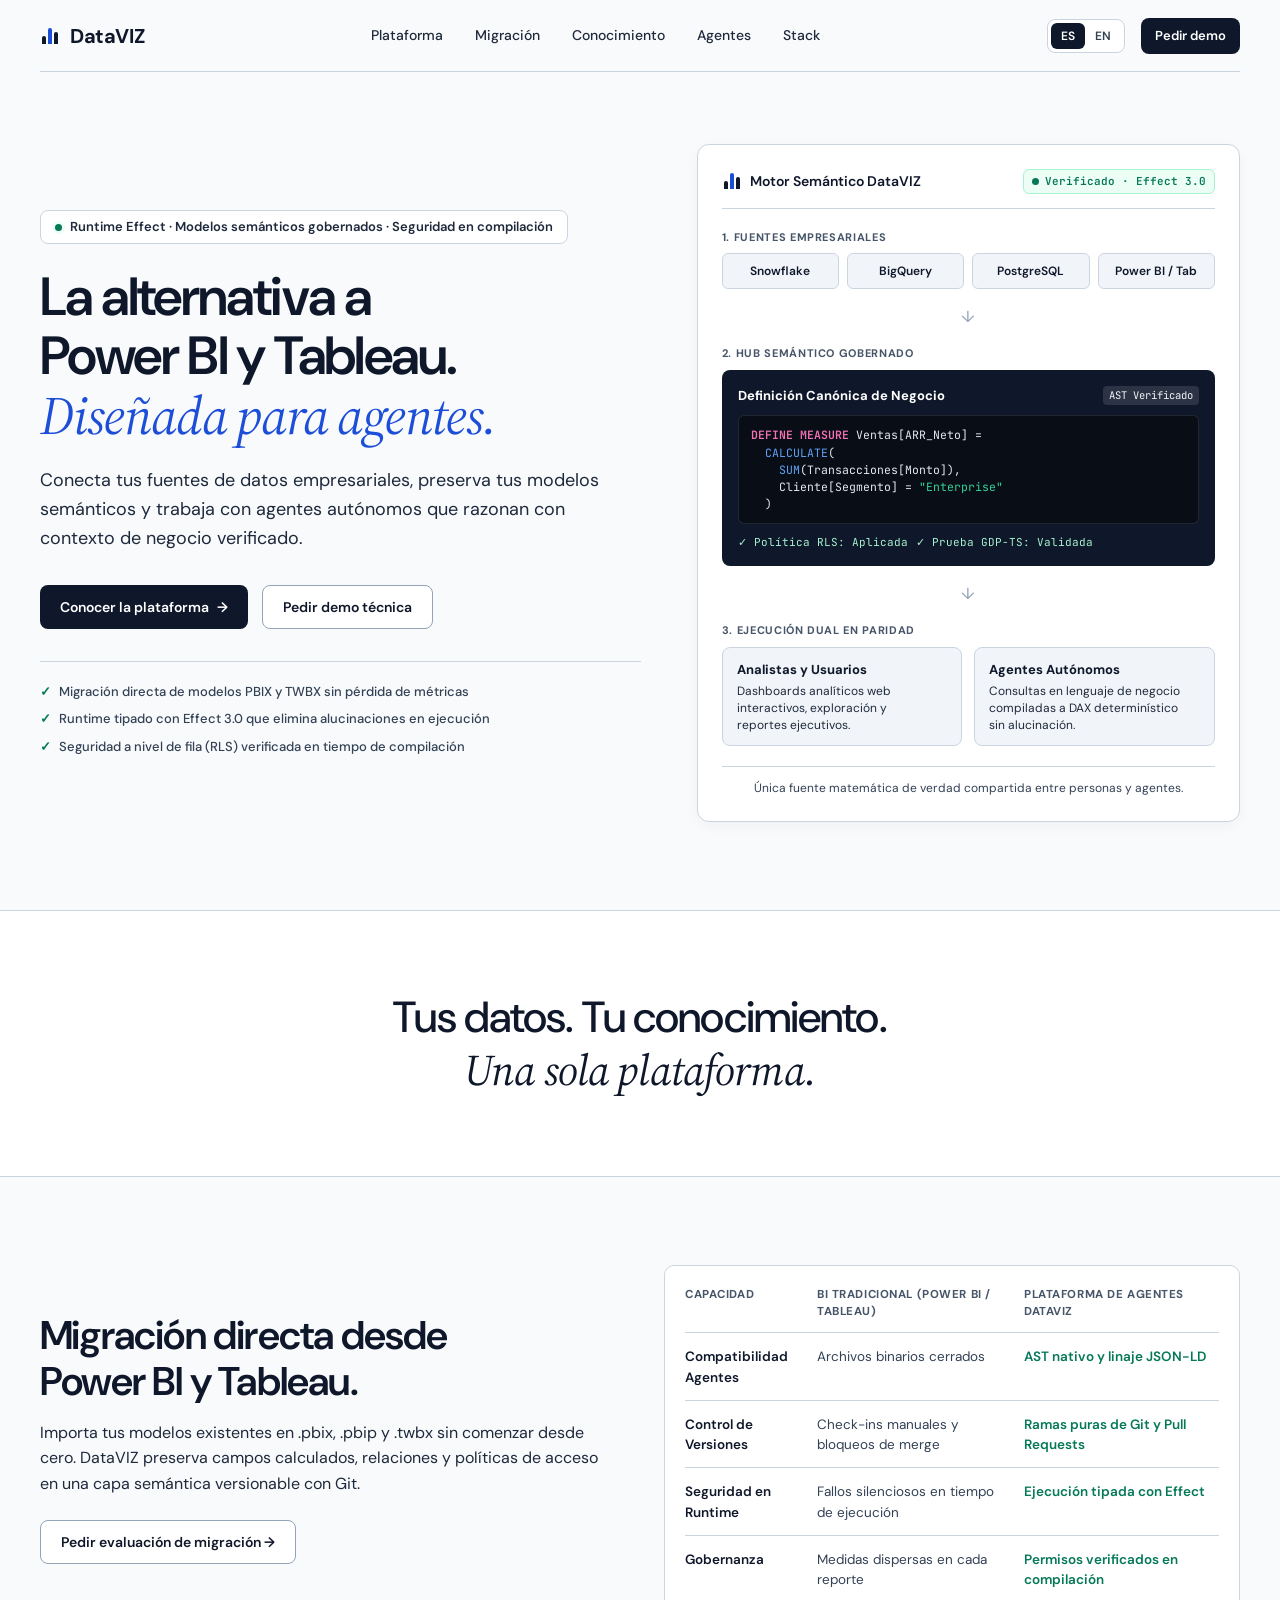
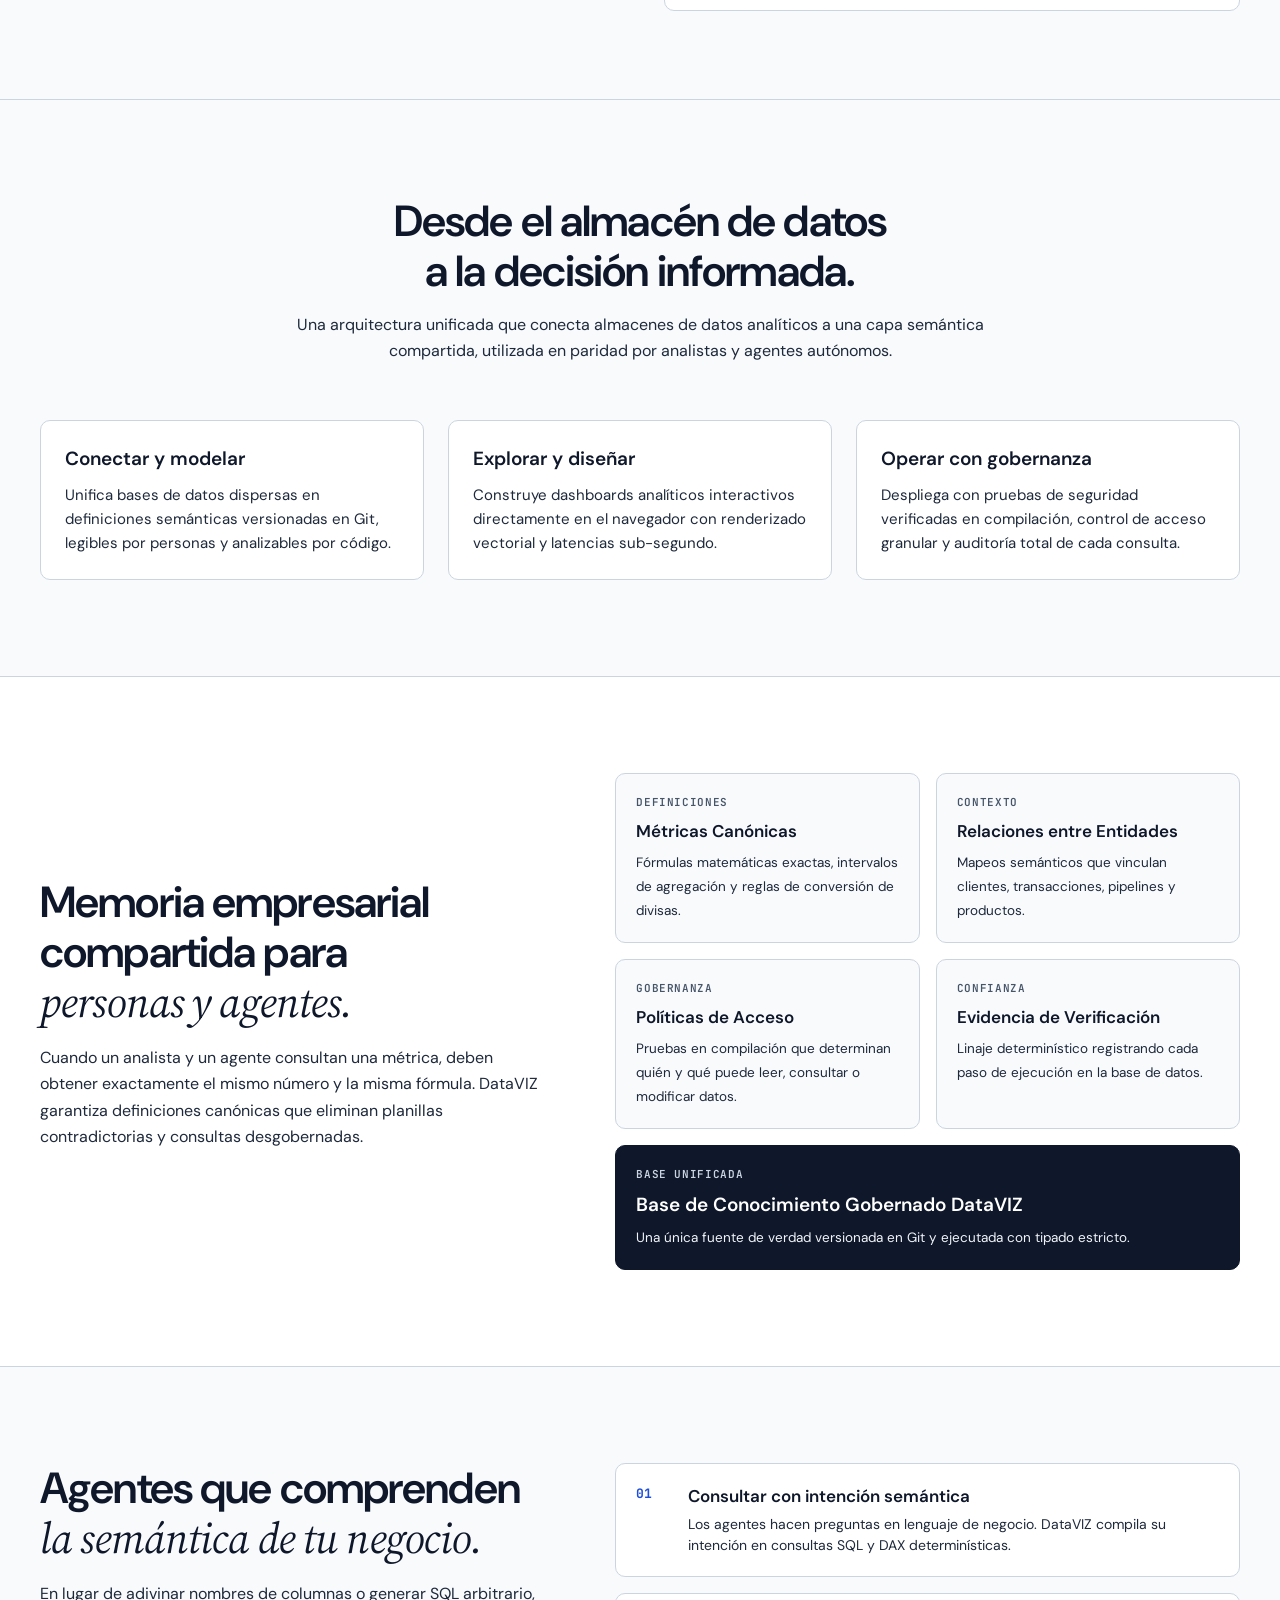
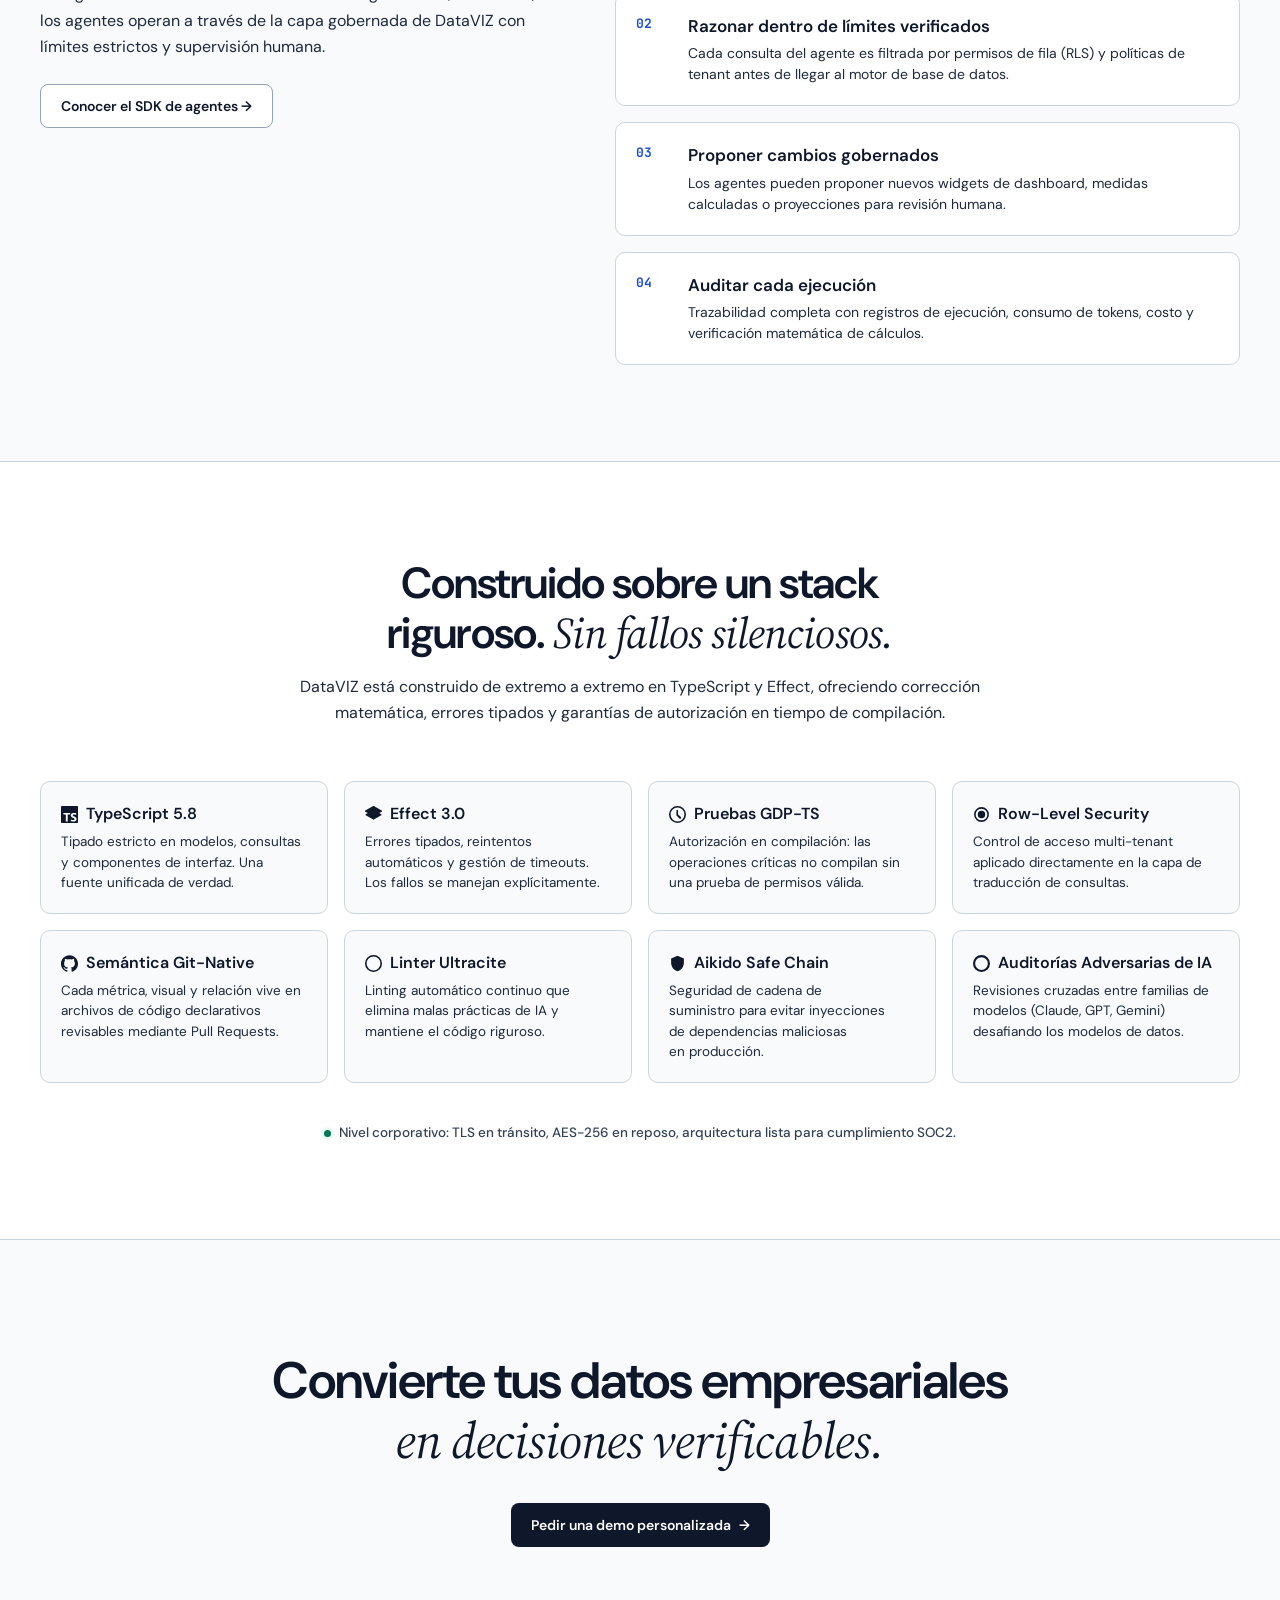
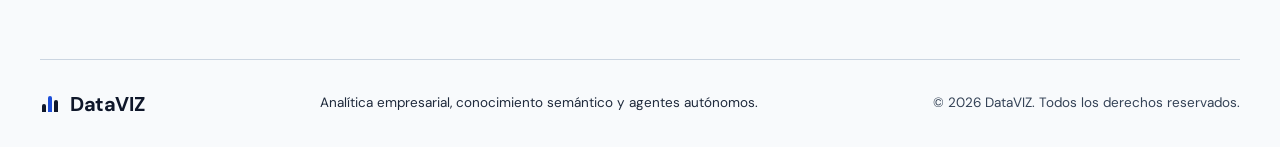
==== es/index.html @ ff23e4b3 "feat(ui): redesign hero with high-contrast architecture engine and fix contrast across all cards" ====
<!doctype html>
<html lang="es">
<head>
  <meta charset="utf-8">
  <meta name="viewport" content="width=device-width, initial-scale=1">
  <meta name="theme-color" content="#f8fafc">
  <meta name="description" content="DataVIZ: Inteligencia de negocios con capa semántica gobernada, diseñada para personas y agentes autónomos.">
  <link rel="alternate" hreflang="es" href="https://dataviz.matiaschicao.cl/es/">
  <link rel="alternate" hreflang="en" href="https://dataviz.matiaschicao.cl/">
  <title>DataVIZ · Inteligencia de negocios diseñada para agentes</title>
  <link rel="preconnect" href="https://fonts.googleapis.com">
  <link rel="preconnect" href="https://fonts.gstatic.com" crossorigin>
  <link href="https://fonts.googleapis.com/css2?family=DM+Sans:ital,opsz,wght@0,9..40,400;0,9..40,500;0,9..40,600;0,9..40,700;1,9..40,400&family=JetBrains+Mono:wght@400;500;600&family=Source+Serif+4:ital,opsz,wght@0,8..60,400;1,8..60,400&display=swap" rel="stylesheet">
  <link rel="stylesheet" href="/style.css">
</head>
<body>
  <a class="skip" href="#content">Saltar al contenido</a>

  <header class="container nav">
    <a class="brand" href="/es/" aria-label="DataVIZ inicio">
      <span class="brand-mark" aria-hidden="true"><i></i><i></i><i></i></span>
      DataVIZ
    </a>
    <nav class="nav-links" aria-label="Navegación principal">
      <a href="#platform">Plataforma</a>
      <a href="#migration">Migración</a>
      <a href="#knowledge">Conocimiento</a>
      <a href="#agents">Agentes</a>
      <a href="#stack">Stack</a>
    </nav>
    <div class="nav-actions">
      <div class="lang-switch" role="navigation" aria-label="Selector de idioma">
        <a href="/es/" lang="es" aria-current="page">ES</a>
        <a href="/" lang="en">EN</a>
      </div>
      <a class="button button-sm" href="mailto:matiaschicao@hotmail.com?subject=Solicitud%20de%20Demo">Pedir demo</a>
    </div>
  </header>

  <main id="content">
    <!-- Hero Section: High-Contrast Asymmetric Split -->
    <section class="container hero" aria-labelledby="hero-title">
      <div class="hero-grid">
        <div class="hero-copy">
          <div class="signature-badge">
            <span class="signature-dot" aria-hidden="true"></span>
            <span>Runtime Effect · Modelos semánticos gobernados · Seguridad en compilación</span>
          </div>
          <h1 id="hero-title">La alternativa a Power BI y Tableau. <span class="serif">Diseñada para agentes.</span></h1>
          <p class="hero-lede">Conecta tus fuentes de datos empresariales, preserva tus modelos semánticos y trabaja con agentes autónomos que razonan con contexto de negocio verificado.</p>
          
          <div class="hero-actions">
            <a class="button" href="#platform">Conocer la plataforma <span aria-hidden="true">→</span></a>
            <a class="button button-secondary" href="mailto:matiaschicao@hotmail.com?subject=DataVIZ%20Demo%20Tecnica">Pedir demo técnica</a>
          </div>

          <div class="hero-proofs">
            <div class="proof-item"><span class="proof-check">✓</span> Migración directa de modelos PBIX y TWBX sin pérdida de métricas</div>
            <div class="proof-item"><span class="proof-check">✓</span> Runtime tipado con Effect 3.0 que elimina alucinaciones en ejecución</div>
            <div class="proof-item"><span class="proof-check">✓</span> Seguridad a nivel de fila (RLS) verificada en tiempo de compilación</div>
          </div>
        </div>

        <!-- The Visual: Technical Architecture Engine -->
        <div class="architecture-card" role="region" aria-label="Arquitectura del Motor Semántico DataVIZ">
          <div class="arch-header">
            <div class="arch-title">
              <span class="brand-mark" aria-hidden="true"><i></i><i></i><i></i></span>
              <span>Motor Semántico DataVIZ</span>
            </div>
            <div class="arch-status">
              <span class="signature-dot" aria-hidden="true"></span>
              <span>Verificado · Effect 3.0</span>
            </div>
          </div>

          <!-- Layer 1: Sources -->
          <div>
            <div class="arch-layer-label">1. Fuentes Empresariales</div>
            <div class="arch-sources-grid">
              <div class="arch-source-chip">Snowflake</div>
              <div class="arch-source-chip">BigQuery</div>
              <div class="arch-source-chip">PostgreSQL</div>
              <div class="arch-source-chip">Power BI / Tab</div>
            </div>
          </div>

          <div class="arch-flow-arrow" aria-hidden="true">↓</div>

          <!-- Layer 2: Core Semantic Hub -->
          <div>
            <div class="arch-layer-label">2. Hub Semántico Gobernado</div>
            <div class="arch-core-box">
              <div class="arch-core-head">
                <strong>Definición Canónica de Negocio</strong>
                <span class="arch-core-badge">AST Verificado</span>
              </div>
              <div class="arch-code-snippet">
                <div><span class="kw">DEFINE MEASURE</span> Ventas[ARR_Neto] =</div>
                <div>&nbsp;&nbsp;<span class="fn">CALCULATE</span>(</div>
                <div>&nbsp;&nbsp;&nbsp;&nbsp;<span class="fn">SUM</span>(Transacciones[Monto]),</div>
                <div>&nbsp;&nbsp;&nbsp;&nbsp;Cliente[Segmento] = <span class="str">"Enterprise"</span></div>
                <div>&nbsp;&nbsp;)</div>
              </div>
              <div class="arch-core-policies">
                <span class="policy-tag">✓ Política RLS: Aplicada</span>
                <span class="policy-tag">✓ Prueba GDP-TS: Validada</span>
              </div>
            </div>
          </div>

          <div class="arch-flow-arrow" aria-hidden="true">↓</div>

          <!-- Layer 3: Dual Consumers -->
          <div>
            <div class="arch-layer-label">3. Ejecución Dual en Paridad</div>
            <div class="arch-outputs-grid">
              <div class="arch-output-box">
                <strong>Analistas y Usuarios</strong>
                <p>Dashboards analíticos web interactivos, exploración y reportes ejecutivos.</p>
              </div>
              <div class="arch-output-box">
                <strong>Agentes Autónomos</strong>
                <p>Consultas en lenguaje de negocio compiladas a DAX determinístico sin alucinación.</p>
              </div>
            </div>
          </div>

          <div class="arch-footer">
            Única fuente matemática de verdad compartida entre personas y agentes.
          </div>
        </div>
      </div>
    </section>

    <!-- Thesis -->
    <section class="thesis" aria-labelledby="thesis-title">
      <div class="container">
        <h2 id="thesis-title">Tus datos. Tu conocimiento. <span class="serif">Una sola plataforma.</span></h2>
      </div>
    </section>

    <!-- Migration Section -->
    <section class="migration-section" id="migration" aria-labelledby="migration-title">
      <div class="container migration-grid">
        <div class="migration-copy">
          <h2 id="migration-title">Migración directa desde Power BI y Tableau.</h2>
          <p>Importa tus modelos existentes en .pbix, .pbip y .twbx sin comenzar desde cero. DataVIZ preserva campos calculados, relaciones y políticas de acceso en una capa semántica versionable con Git.</p>
          <a class="button button-secondary" href="mailto:matiaschicao@hotmail.com?subject=Evaluacion%20de%20Migracion">Pedir evaluación de migración →</a>
        </div>
        <div class="migration-table">
          <div class="comp-row comp-header">
            <span>Capacidad</span>
            <span>BI Tradicional (Power BI / Tableau)</span>
            <span>Plataforma de Agentes DataVIZ</span>
          </div>
          <div class="comp-row">
            <span class="comp-feature">Compatibilidad Agentes</span>
            <span class="comp-legacy">Archivos binarios cerrados</span>
            <span class="comp-dataviz">AST nativo y linaje JSON-LD</span>
          </div>
          <div class="comp-row">
            <span class="comp-feature">Control de Versiones</span>
            <span class="comp-legacy">Check-ins manuales y bloqueos de merge</span>
            <span class="comp-dataviz">Ramas puras de Git y Pull Requests</span>
          </div>
          <div class="comp-row">
            <span class="comp-feature">Seguridad en Runtime</span>
            <span class="comp-legacy">Fallos silenciosos en tiempo de ejecución</span>
            <span class="comp-dataviz">Ejecución tipada con Effect</span>
          </div>
          <div class="comp-row">
            <span class="comp-feature">Gobernanza</span>
            <span class="comp-legacy">Medidas dispersas en cada reporte</span>
            <span class="comp-dataviz">Permisos verificados en compilación</span>
          </div>
        </div>
      </div>
    </section>

    <!-- Platform Section -->
    <section class="platform-section container" id="platform" aria-labelledby="platform-title">
      <div class="section-head">
        <h2 id="platform-title">Desde el almacén de datos a la decisión informada.</h2>
        <p>Una arquitectura unificada que conecta almacenes de datos analíticos a una capa semántica compartida, utilizada en paridad por analistas y agentes autónomos.</p>
      </div>

      <!-- Pillars -->
      <div class="pillars">
        <article class="pillar">
          <h3>Conectar y modelar</h3>
          <p>Unifica bases de datos dispersas en definiciones semánticas versionadas en Git, legibles por personas y analizables por código.</p>
        </article>
        <article class="pillar">
          <h3>Explorar y diseñar</h3>
          <p>Construye dashboards analíticos interactivos directamente en el navegador con renderizado vectorial y latencias sub-segundo.</p>
        </article>
        <article class="pillar">
          <h3>Operar con gobernanza</h3>
          <p>Despliega con pruebas de seguridad verificadas en compilación, control de acceso granular y auditoría total de cada consulta.</p>
        </article>
      </div>
    </section>

    <!-- Knowledge Section -->
    <section class="knowledge-section" id="knowledge" aria-labelledby="knowledge-title">
      <div class="container knowledge-inner">
        <div class="knowledge-copy">
          <h2 id="knowledge-title">Memoria empresarial compartida para <span class="serif">personas y agentes.</span></h2>
          <p>Cuando un analista y un agente consultan una métrica, deben obtener exactamente el mismo número y la misma fórmula. DataVIZ garantiza definiciones canónicas que eliminan planillas contradictorias y consultas desgobernadas.</p>
        </div>

        <div class="knowledge-map" role="region" aria-label="Estructura de Conocimiento">
          <div class="map-cell">
            <div class="map-cell-tag">Definiciones</div>
            <strong>Métricas Canónicas</strong>
            <span>Fórmulas matemáticas exactas, intervalos de agregación y reglas de conversión de divisas.</span>
          </div>
          <div class="map-cell">
            <div class="map-cell-tag">Contexto</div>
            <strong>Relaciones entre Entidades</strong>
            <span>Mapeos semánticos que vinculan clientes, transacciones, pipelines y productos.</span>
          </div>
          <div class="map-cell">
            <div class="map-cell-tag">Gobernanza</div>
            <strong>Políticas de Acceso</strong>
            <span>Pruebas en compilación que determinan quién y qué puede leer, consultar o modificar datos.</span>
          </div>
          <div class="map-cell">
            <div class="map-cell-tag">Confianza</div>
            <strong>Evidencia de Verificación</strong>
            <span>Linaje determinístico registrando cada paso de ejecución en la base de datos.</span>
          </div>
          <div class="map-cell full">
            <div class="map-cell-tag">Base Unificada</div>
            <strong>Base de Conocimiento Gobernado DataVIZ</strong>
            <span>Una única fuente de verdad versionada en Git y ejecutada con tipado estricto.</span>
          </div>
        </div>
      </div>
    </section>

    <!-- Agents Section -->
    <section class="agents-section container" id="agents" aria-labelledby="agents-title">
      <div class="agents-grid">
        <div class="agents-copy">
          <h2 id="agents-title">Agentes que comprenden <span class="serif">la semántica de tu negocio.</span></h2>
          <p>En lugar de adivinar nombres de columnas o generar SQL arbitrario, los agentes operan a través de la capa gobernada de DataVIZ con límites estrictos y supervisión humana.</p>
          <a class="button button-secondary" href="mailto:matiaschicao@hotmail.com?subject=Integracion%20de%20Agentes">Conocer el SDK de agentes →</a>
        </div>

        <div class="agent-steps">
          <div class="agent-step-card">
            <div class="step-number">01</div>
            <div>
              <h3>Consultar con intención semántica</h3>
              <p>Los agentes hacen preguntas en lenguaje de negocio. DataVIZ compila su intención en consultas SQL y DAX determinísticas.</p>
            </div>
          </div>
          <div class="agent-step-card">
            <div class="step-number">02</div>
            <div>
              <h3>Razonar dentro de límites verificados</h3>
              <p>Cada consulta del agente es filtrada por permisos de fila (RLS) y políticas de tenant antes de llegar al motor de base de datos.</p>
            </div>
          </div>
          <div class="agent-step-card">
            <div class="step-number">03</div>
            <div>
              <h3>Proponer cambios gobernados</h3>
              <p>Los agentes pueden proponer nuevos widgets de dashboard, medidas calculadas o proyecciones para revisión humana.</p>
            </div>
          </div>
          <div class="agent-step-card">
            <div class="step-number">04</div>
            <div>
              <h3>Auditar cada ejecución</h3>
              <p>Trazabilidad completa con registros de ejecución, consumo de tokens, costo y verificación matemática de cálculos.</p>
            </div>
          </div>
        </div>
      </div>
    </section>

    <!-- Stack Section -->
    <section class="stack-section" id="stack" aria-labelledby="stack-title">
      <div class="container">
        <div class="section-head">
          <h2 id="stack-title">Construido sobre un stack riguroso. <span class="serif">Sin fallos silenciosos.</span></h2>
          <p>DataVIZ está construido de extremo a extremo en TypeScript y Effect, ofreciendo corrección matemática, errores tipados y garantías de autorización en tiempo de compilación.</p>
        </div>

        <div class="stack-grid">
          <article class="stack-card">
            <h3>
              <svg class="stack-icon" viewBox="0 0 24 24"><path d="M1.125 0C.502 0 0 .502 0 1.125v21.75C0 23.498.502 24 1.125 24h21.75c.623 0 1.125-.502 1.125-1.125V1.125C24 .502 23.498 0 22.875 0zm17.363 9.75c.612 0 1.154.037 1.627.111a6.38 6.38 0 0 1 1.306.34v2.458a3.95 3.95 0 0 0-.643-.361 5.093 5.093 0 0 0-.717-.26 5.453 5.453 0 0 0-1.426-.2c-.3 0-.573.028-.819.086a2.1 2.1 0 0 0-.623.242c-.17.104-.3.229-.393.374a.888.888 0 0 0-.14.49c0 .196.053.373.156.529.104.156.252.304.443.444s.423.276.696.41c.273.135.582.274.926.416.47.197.892.407 1.266.628.374.222.695.473.963.753.268.279.472.598.614.957.142.359.214.776.214 1.253 0 .657-.125 1.21-.373 1.656a3.033 3.033 0 0 1-1.012 1.085 4.38 4.38 0 0 1-1.487.596c-.566.12-1.163.18-1.79.18a9.916 9.916 0 0 1-1.84-.164 5.544 5.544 0 0 1-1.512-.493v-2.63a5.033 5.033 0 0 0 3.237 1.2c.333 0 .624-.03.872-.09.249-.06.456-.144.623-.25.166-.108.29-.234.373-.38a1.023 1.023 0 0 0-.074-1.089 2.12 2.12 0 0 0-.537-.5 5.597 5.597 0 0 0-.807-.444 27.72 27.72 0 0 0-1.007-.436c-.918-.383-1.602-.852-2.053-1.405-.45-.553-.676-1.222-.676-2.005 0-.614.123-1.141.369-1.582.246-.441.58-.804 1.004-1.089a4.494 4.494 0 0 1 1.47-.629 7.536 7.536 0 0 1 1.77-.201zm-15.113.188h9.563v2.166H9.506v9.646H6.789v-9.646H3.375z"/></svg>
              <span>TypeScript 5.8</span>
            </h3>
            <p>Tipado estricto en modelos, consultas y componentes de interfaz. Una fuente unificada de verdad.</p>
          </article>

          <article class="stack-card">
            <h3>
              <svg class="stack-icon" viewBox="0 0 24 24"><path d="M11.846.007a.8.8 0 0 0-.312.103L.454 6.346a.8.8 0 0 0-.397.855.8.8 0 0 0 .408.78L3.99 9.976 1.033 11.64a.76.76 0 0 0-.374.838c-.033.265.07.541.378.715l10.546 5.967a.8.8 0 0 0 .61.073.8.8 0 0 0 .27-.094l10.548-5.968c.31-.175.412-.454.376-.72a.76.76 0 0 0-.383-.79l-3.01-1.693 3.554-2.012a.8.8 0 0 0 .399-.836.8.8 0 0 0-.412-.753L12.455.13a.8.8 0 0 0-.28-.097.8.8 0 0 0-.227-.033"/></svg>
              <span>Effect 3.0</span>
            </h3>
            <p>Errores tipados, reintentos automáticos y gestión de timeouts. Los fallos se manejan explícitamente.</p>
          </article>

          <article class="stack-card">
            <h3>
              <svg class="stack-icon" viewBox="0 0 16 16"><path d="M8 0a8 8 0 1 0 0 16A8 8 0 0 0 8 0Zm0 1.5a6.5 6.5 0 1 1 0 13 6.5 6.5 0 0 1 0-13Zm0 2a1 1 0 0 0-1 1v4a1 1 0 0 0 .293.707l2.5 2.5a1 1 0 0 0 1.414-1.414L8.5 8.086V4.5a1 1 0 0 0-1-1Z"/></svg>
              <span>Pruebas GDP-TS</span>
            </h3>
            <p>Autorización en compilación: las operaciones críticas no compilan sin una prueba de permisos válida.</p>
          </article>

          <article class="stack-card">
            <h3>
              <svg class="stack-icon" viewBox="0 0 16 16"><path d="M8 1a7 7 0 1 0 0 14A7 7 0 0 0 8 1Zm0 1.5a5.5 5.5 0 1 1 0 11 5.5 5.5 0 0 1 0-11Zm0 2a3.5 3.5 0 1 0 0 7 3.5 3.5 0 0 0 0-7Z"/></svg>
              <span>Row-Level Security</span>
            </h3>
            <p>Control de acceso multi-tenant aplicado directamente en la capa de traducción de consultas.</p>
          </article>

          <article class="stack-card">
            <h3>
              <svg class="stack-icon" viewBox="0 0 24 24"><path d="M12 .297c-6.63 0-12 5.373-12 12 0 5.303 3.438 9.8 8.205 11.385.6.113.82-.258.82-.577 0-.285-.01-1.04-.015-2.04-3.338.724-4.042-1.61-4.042-1.61C4.422 18.07 3.633 17.7 3.633 17.7c-1.087-.744.084-.729.084-.729 1.205.084 1.838 1.236 1.838 1.236 1.07 1.835 2.809 1.305 3.495.998.108-.776.417-1.305.76-1.605-2.665-.3-5.466-1.332-5.466-5.93 0-1.31.465-2.38 1.235-3.22-.135-.303-.54-1.523.105-3.176 0 0 1.005-.322 3.3 1.23.96-.267 1.98-.399 3-.405 1.02.006 2.04.138 3 .405 2.28-1.552 3.285-1.23 3.285-1.23.645 1.653.24 2.873.12 3.176.765.84 1.23 1.91 1.23 3.22 0 4.61-2.805 5.625-5.475 5.92.42.36.81 1.096.81 2.22 0 1.606-.015 2.896-.015 3.286 0 .315.21.69.825.57C20.565 22.092 24 17.592 24 12.297c0-6.627-5.373-12-12-12"/></svg>
              <span>Semántica Git-Native</span>
            </h3>
            <p>Cada métrica, visual y relación vive en archivos de código declarativos revisables mediante Pull Requests.</p>
          </article>

          <article class="stack-card">
            <h3>
              <svg class="stack-icon" viewBox="0 0 16 16"><path d="M8 1.5a6.5 6.5 0 1 0 0 13 6.5 6.5 0 0 0 0-13ZM0 8a8 8 0 1 1 16 0A8 8 0 0 1 0 8Z"/></svg>
              <span>Linter Ultracite</span>
            </h3>
            <p>Linting automático continuo que elimina malas prácticas de IA y mantiene el código riguroso.</p>
          </article>

          <article class="stack-card">
            <h3>
              <svg class="stack-icon" viewBox="0 0 24 24"><path d="M12 1 3 5v6c0 5.55 3.84 10.74 9 12 5.16-1.26 9-6.45 9-12V5l-9-4z"/></svg>
              <span>Aikido Safe Chain</span>
            </h3>
            <p>Seguridad de cadena de suministro para evitar inyecciones de dependencias maliciosas en producción.</p>
          </article>

          <article class="stack-card">
            <h3>
              <svg class="stack-icon" viewBox="0 0 16 16"><path d="M8 0a8 8 0 1 0 0 16A8 8 0 0 0 8 0Zm0 2a6 6 0 1 1 0 12A6 6 0 0 1 8 2Z"/></svg>
              <span>Auditorías Adversarias de IA</span>
            </h3>
            <p>Revisiones cruzadas entre familias de modelos (Claude, GPT, Gemini) desafiando los modelos de datos.</p>
          </article>
        </div>

        <div class="stack-footnote">
          <span class="signature-dot" aria-hidden="true"></span>
          <span>Nivel corporativo: TLS en tránsito, AES-256 en reposo, arquitectura lista para cumplimiento SOC2.</span>
        </div>
      </div>
    </section>

    <!-- Closing Section -->
    <section class="closing-section container" aria-labelledby="closing-title">
      <h2 id="closing-title">Convierte tus datos empresariales <span class="serif">en decisiones verificables.</span></h2>
      <a class="button" href="mailto:matiaschicao@hotmail.com?subject=DataVIZ%20Demo">
        Pedir una demo personalizada <span aria-hidden="true">→</span>
      </a>
    </section>
  </main>

  <footer class="container footer">
    <div class="brand">
      <span class="brand-mark" aria-hidden="true"><i></i><i></i><i></i></span>
      DataVIZ
    </div>
    <p class="footer-copy">Analítica empresarial, conocimiento semántico y agentes autónomos.</p>
    <span>© 2026 DataVIZ. Todos los derechos reservados.</span>
  </footer>
</body>
</html>
---- style.css ----
:root {
  /* Neutral ramp: High-contrast technical ink & slate */
  --bg-page: #f8fafc;
  --bg-card: #ffffff;
  --bg-subtle: #f1f5f9;
  --bg-raised: #e2e8f0;
  --border: #cbd5e1;
  --border-strong: #94a3b8;

  /* Text roles - WCAG AAA compliant */
  --text-primary: #0f172a;   /* 16.1:1 on white */
  --text-secondary: #1e293b; /* 12.7:1 on white */
  --text-muted: #334155;     /* 9.6:1 on white */
  --text-caption: #475569;   /* 7.0:1 on white */

  /* Accent & Semantics */
  --accent: #1d4ed8;
  --accent-tint: #eff6ff;
  --accent-border: #bfdbfe;
  --emerald: #047857;
  --emerald-tint: #ecfdf5;
  --emerald-border: #a7f3d0;
  --amber: #92400e;
  --amber-tint: #fef3c7;
  --amber-border: #fde68a;

  /* Dark Core Elements */
  --dark-surface: #0f172a;
  --dark-text: #ffffff;
  --dark-secondary: #f1f5f9;
  --dark-muted: #cbd5e1;
  --dark-border: rgba(255, 255, 255, 0.15);

  /* Typography */
  --sans: "DM Sans", -apple-system, BlinkMacSystemFont, "Segoe UI", Roboto, sans-serif;
  --serif: "Source Serif 4", Georgia, serif;
  --mono: "JetBrains Mono", ui-monospace, SFMono-Regular, Menlo, Monaco, Consolas, monospace;

  /* Motion */
  --ease: cubic-bezier(0.16, 1, 0.3, 1);
  --duration-fast: 150ms;
}

* {
  box-sizing: border-box;
}

html {
  scroll-behavior: smooth;
  font-family: var(--sans);
  background-color: var(--bg-page);
  color: var(--text-primary);
  font-size: 16px;
  line-height: 1.5;
  -webkit-font-smoothing: antialiased;
}

body {
  margin: 0;
  min-width: 0;
  background-color: var(--bg-page);
  color: var(--text-primary);
}

a {
  color: inherit;
  text-decoration: none;
}

button {
  font: inherit;
  border: none;
  background: none;
}

h1, h2, h3, h4, p {
  margin-top: 0;
}

h1, h2, h3 {
  text-wrap: balance;
  color: var(--text-primary);
  font-weight: 600;
}

p {
  text-wrap: pretty;
  color: var(--text-secondary);
}

::selection {
  background: #bfdbfe;
  color: #1e3a8a;
}

:focus-visible {
  outline: 2px solid var(--accent);
  outline-offset: 2px;
}

.skip {
  position: absolute;
  top: -64px;
  left: 16px;
  z-index: 50;
  padding: 8px 16px;
  background: var(--text-primary);
  color: #ffffff;
  border-radius: 8px;
  font-size: 14px;
  font-weight: 500;
  transition: top var(--duration-fast) var(--ease);
}

.skip:focus {
  top: 16px;
}

.container {
  width: min(100% - 48px, 1200px);
  margin-inline: auto;
}

.serif {
  font-family: var(--serif);
  font-style: italic;
  font-weight: 400;
}

.tabular {
  font-variant-numeric: tabular-nums;
  font-family: var(--mono);
}

/* ─── Navigation ─── */
.nav {
  display: flex;
  align-items: center;
  justify-content: space-between;
  height: 72px;
  border-bottom: 1px solid var(--border);
}

.brand {
  display: inline-flex;
  align-items: center;
  gap: 10px;
  font-weight: 700;
  font-size: 20px;
  letter-spacing: -0.02em;
  color: var(--text-primary);
}

.brand-mark {
  display: flex;
  align-items: flex-end;
  gap: 2px;
  width: 20px;
  height: 20px;
  padding: 2px;
}

.brand-mark i {
  display: block;
  width: 4px;
  border-radius: 2px 2px 0 0;
  background: var(--text-primary);
}

.brand-mark i:nth-child(1) { height: 8px; }
.brand-mark i:nth-child(2) { height: 16px; background: var(--accent); }
.brand-mark i:nth-child(3) { height: 12px; }

.nav-links {
  display: flex;
  align-items: center;
  gap: 32px;
  font-size: 14px;
  font-weight: 500;
  color: var(--text-secondary);
}

.nav-links a {
  transition: color var(--duration-fast) var(--ease);
}

.nav-links a:hover {
  color: var(--accent);
}

.nav-actions {
  display: flex;
  align-items: center;
  gap: 16px;
}

.lang-switch {
  display: inline-flex;
  align-items: center;
  padding: 3px;
  border: 1px solid var(--border);
  border-radius: 8px;
  background: var(--bg-card);
  font-size: 12px;
  font-weight: 600;
}

.lang-switch a {
  padding: 4px 10px;
  border-radius: 6px;
  color: var(--text-muted);
  transition: all var(--duration-fast) var(--ease);
}

.lang-switch a:hover {
  color: var(--text-primary);
}

.lang-switch a[aria-current="page"] {
  background: var(--text-primary);
  color: #ffffff;
}

/* ─── Buttons ─── */
.button {
  display: inline-flex;
  align-items: center;
  justify-content: center;
  gap: 8px;
  height: 44px;
  padding: 0 20px;
  background: var(--text-primary);
  color: #ffffff;
  border-radius: 8px;
  font-size: 14px;
  font-weight: 600;
  line-height: 1;
  transition: background var(--duration-fast) var(--ease), transform var(--duration-fast) var(--ease);
}

.button:hover {
  background: #1e293b;
  transform: translateY(-1px);
}

.button:active {
  transform: translateY(0);
}

.button-secondary {
  background: var(--bg-card);
  color: var(--text-primary);
  border: 1px solid var(--border-strong);
}

.button-secondary:hover {
  background: var(--bg-subtle);
  border-color: var(--text-primary);
}

.button-sm {
  height: 36px;
  padding: 0 14px;
  font-size: 13px;
}

/* ─── Hero Section: Asymmetric Split ─── */
.hero {
  padding-block: 72px 88px;
}

.hero-grid {
  display: grid;
  grid-template-columns: 1.05fr 0.95fr;
  gap: 56px;
  align-items: center;
}

.hero-copy {
  max-width: 620px;
}

.signature-badge {
  display: inline-flex;
  align-items: center;
  gap: 8px;
  padding: 6px 14px;
  background: var(--bg-card);
  border: 1px solid var(--border);
  border-radius: 8px;
  font-size: 13px;
  font-weight: 600;
  color: var(--text-secondary);
  margin-bottom: 24px;
}

.signature-dot {
  width: 7px;
  height: 7px;
  border-radius: 50%;
  background: var(--emerald);
  box-shadow: 0 0 0 3px var(--emerald-tint);
}

.hero-copy h1 {
  margin: 0 0 20px;
  font-size: clamp(38px, 4.2vw, 56px);
  line-height: 1.1;
  letter-spacing: -0.03em;
  font-weight: 600;
}

.hero-copy h1 .serif {
  color: var(--accent);
}

.hero-lede {
  font-size: 18px;
  line-height: 1.6;
  color: var(--text-secondary);
  margin-bottom: 32px;
}

.hero-actions {
  display: flex;
  align-items: center;
  flex-wrap: wrap;
  gap: 14px;
  margin-bottom: 32px;
}

.hero-proofs {
  display: flex;
  flex-direction: column;
  gap: 8px;
  padding-top: 20px;
  border-top: 1px solid var(--border);
}

.proof-item {
  display: flex;
  align-items: center;
  gap: 8px;
  font-size: 13px;
  font-weight: 500;
  color: var(--text-muted);
}

.proof-check {
  color: var(--emerald);
  font-weight: bold;
}

/* ─── Hero Visual: Technical Architecture Canvas ─── */
.architecture-card {
  background: var(--bg-card);
  border: 1px solid var(--border);
  border-radius: 12px;
  padding: 24px;
  box-shadow: 0 4px 16px -2px rgba(15, 23, 42, 0.05);
  display: flex;
  flex-direction: column;
  gap: 20px;
}

.arch-header {
  display: flex;
  align-items: center;
  justify-content: space-between;
  padding-bottom: 14px;
  border-bottom: 1px solid var(--border);
}

.arch-title {
  display: flex;
  align-items: center;
  gap: 8px;
  font-size: 14px;
  font-weight: 600;
  color: var(--text-primary);
}

.arch-status {
  display: inline-flex;
  align-items: center;
  gap: 6px;
  padding: 3px 8px;
  background: var(--emerald-tint);
  border: 1px solid var(--emerald-border);
  border-radius: 6px;
  font-size: 11px;
  font-family: var(--mono);
  font-weight: 600;
  color: var(--emerald);
}

.arch-layer-label {
  font-size: 11px;
  font-weight: 700;
  color: var(--text-caption);
  text-transform: uppercase;
  letter-spacing: 0.06em;
  margin-bottom: 8px;
}

/* Sources row */
.arch-sources-grid {
  display: grid;
  grid-template-columns: repeat(4, 1fr);
  gap: 8px;
}

.arch-source-chip {
  padding: 8px 10px;
  background: var(--bg-subtle);
  border: 1px solid var(--border);
  border-radius: 6px;
  font-size: 12px;
  font-weight: 600;
  color: var(--text-primary);
  text-align: center;
}

.arch-flow-arrow {
  text-align: center;
  color: var(--border-strong);
  font-size: 16px;
  line-height: 1;
}

/* Central Semantic Core */
.arch-core-box {
  background: var(--dark-surface);
  color: var(--dark-text);
  border-radius: 8px;
  padding: 16px;
}

.arch-core-head {
  display: flex;
  align-items: center;
  justify-content: space-between;
  margin-bottom: 10px;
}

.arch-core-head strong {
  font-size: 13px;
  color: #ffffff;
}

.arch-core-badge {
  font-size: 10.5px;
  font-family: var(--mono);
  background: rgba(255, 255, 255, 0.12);
  padding: 2px 6px;
  border-radius: 4px;
  color: var(--dark-secondary);
}

.arch-code-snippet {
  font-family: var(--mono);
  font-size: 11.5px;
  line-height: 1.5;
  background: #090d16;
  border: 1px solid rgba(255, 255, 255, 0.1);
  border-radius: 6px;
  padding: 10px 12px;
  color: #e2e8f0;
  margin-bottom: 10px;
}

.arch-code-snippet .kw { color: #f472b6; font-weight: 600; }
.arch-code-snippet .fn { color: #60a5fa; }
.arch-code-snippet .str { color: #34d399; }

.arch-core-policies {
  display: flex;
  align-items: center;
  gap: 8px;
  font-family: var(--mono);
  font-size: 11px;
}

.policy-tag {
  display: inline-flex;
  align-items: center;
  gap: 4px;
  color: #a7f3d0;
}

/* Outputs row */
.arch-outputs-grid {
  display: grid;
  grid-template-columns: 1fr 1fr;
  gap: 12px;
}

.arch-output-box {
  padding: 12px 14px;
  background: var(--bg-subtle);
  border: 1px solid var(--border);
  border-radius: 8px;
}

.arch-output-box strong {
  display: block;
  font-size: 13px;
  color: var(--text-primary);
  margin-bottom: 4px;
}

.arch-output-box p {
  font-size: 12px;
  color: var(--text-secondary);
  line-height: 1.4;
  margin: 0;
}

.arch-footer {
  font-size: 12px;
  color: var(--text-muted);
  text-align: center;
  padding-top: 12px;
  border-top: 1px solid var(--border);
}

/* ─── Thesis Section ─── */
.thesis {
  padding-block: 80px;
  text-align: center;
  border-top: 1px solid var(--border);
  border-bottom: 1px solid var(--border);
  background: var(--bg-card);
}

.thesis h2 {
  max-width: 840px;
  margin: 0 auto;
  font-size: clamp(28px, 3.4vw, 44px);
  line-height: 1.2;
  font-weight: 500;
  letter-spacing: -0.02em;
}

/* ─── Migration Section ─── */
.migration-section {
  padding-block: 88px;
  background: var(--bg-page);
  border-bottom: 1px solid var(--border);
}

.migration-grid {
  display: grid;
  grid-template-columns: 1fr 1fr;
  gap: 48px;
  align-items: center;
}

.migration-copy h2 {
  font-size: clamp(28px, 3.2vw, 40px);
  line-height: 1.15;
  letter-spacing: -0.02em;
  margin-bottom: 16px;
}

.migration-copy p {
  color: var(--text-secondary);
  font-size: 16px;
  line-height: 1.6;
  margin-bottom: 24px;
}

.migration-table {
  background: var(--bg-card);
  border: 1px solid var(--border);
  border-radius: 10px;
  padding: 20px;
  display: flex;
  flex-direction: column;
  gap: 14px;
}

.comp-row {
  display: grid;
  grid-template-columns: 120px 1fr 1fr;
  gap: 12px;
  font-size: 13.5px;
  padding-bottom: 12px;
  border-bottom: 1px solid var(--border);
}

.comp-row:last-child {
  padding-bottom: 0;
  border-bottom: none;
}

.comp-header {
  font-size: 11.5px;
  font-weight: 700;
  color: var(--text-caption);
  text-transform: uppercase;
  letter-spacing: 0.05em;
}

.comp-feature {
  font-weight: 600;
  color: var(--text-primary);
}

.comp-legacy {
  color: var(--text-muted);
}

.comp-dataviz {
  color: var(--emerald);
  font-weight: 600;
}

/* ─── Platform Section & Pillars ─── */
.platform-section {
  padding-block: 96px;
}

.section-head {
  max-width: 720px;
  margin: 0 auto 56px;
  text-align: center;
}

.section-head h2 {
  font-size: clamp(28px, 3.4vw, 44px);
  line-height: 1.15;
  letter-spacing: -0.02em;
  margin-bottom: 16px;
}

.section-head p {
  font-size: 16px;
  line-height: 1.6;
  color: var(--text-secondary);
}

.pillars {
  display: grid;
  grid-template-columns: repeat(3, 1fr);
  gap: 24px;
}

.pillar {
  padding: 24px;
  background: var(--bg-card);
  border: 1px solid var(--border);
  border-radius: 10px;
}

.pillar h3 {
  font-size: 19px;
  font-weight: 600;
  margin-bottom: 10px;
  color: var(--text-primary);
}

.pillar p {
  font-size: 15px;
  color: var(--text-secondary);
  line-height: 1.6;
  margin: 0;
}

/* ─── Knowledge Section ─── */
.knowledge-section {
  padding-block: 96px;
  background: var(--bg-card);
  border-block: 1px solid var(--border);
}

.knowledge-inner {
  display: grid;
  grid-template-columns: 0.9fr 1.1fr;
  gap: 64px;
  align-items: center;
}

.knowledge-copy h2 {
  font-size: clamp(28px, 3.4vw, 44px);
  line-height: 1.15;
  letter-spacing: -0.02em;
  margin-bottom: 18px;
}

.knowledge-copy p {
  color: var(--text-secondary);
  font-size: 16px;
  line-height: 1.65;
}

.knowledge-map {
  display: grid;
  grid-template-columns: 1fr 1fr;
  gap: 16px;
}

.map-cell {
  padding: 20px;
  background: var(--bg-page);
  border: 1px solid var(--border);
  border-radius: 10px;
}

.map-cell-tag {
  font-size: 11px;
  font-family: var(--mono);
  font-weight: 600;
  color: var(--text-caption);
  text-transform: uppercase;
  letter-spacing: 0.06em;
  margin-bottom: 8px;
}

.map-cell strong {
  display: block;
  font-size: 17px;
  font-weight: 600;
  color: var(--text-primary);
  margin-bottom: 6px;
}

.map-cell span {
  font-size: 13.5px;
  color: var(--text-secondary);
  line-height: 1.5;
}

.map-cell.full {
  grid-column: 1 / -1;
  background: var(--dark-surface);
  border-color: var(--dark-surface);
  color: #ffffff;
}

.map-cell.full .map-cell-tag { color: var(--dark-muted); }
.map-cell.full strong { color: #ffffff; font-size: 19px; }
.map-cell.full span { color: var(--dark-secondary); }

/* ─── Agents Section ─── */
.agents-section {
  padding-block: 96px;
}

.agents-grid {
  display: grid;
  grid-template-columns: 0.9fr 1.1fr;
  gap: 64px;
}

.agents-copy h2 {
  font-size: clamp(28px, 3.4vw, 44px);
  line-height: 1.15;
  letter-spacing: -0.02em;
  margin-bottom: 18px;
}

.agents-copy p {
  color: var(--text-secondary);
  font-size: 16px;
  line-height: 1.65;
  margin-bottom: 24px;
}

.agent-steps {
  display: flex;
  flex-direction: column;
  gap: 16px;
}

.agent-step-card {
  padding: 20px;
  background: var(--bg-card);
  border: 1px solid var(--border);
  border-radius: 10px;
  display: grid;
  grid-template-columns: 36px 1fr;
  gap: 16px;
}

.step-number {
  font-family: var(--mono);
  font-size: 13px;
  font-weight: 700;
  color: var(--accent);
}

.agent-step-card h3 {
  font-size: 17px;
  font-weight: 600;
  margin-bottom: 4px;
  color: var(--text-primary);
}

.agent-step-card p {
  font-size: 14px;
  color: var(--text-secondary);
  line-height: 1.5;
  margin: 0;
}

/* ─── Stack Section ─── */
.stack-section {
  padding-block: 96px;
  background: var(--bg-card);
  border-block: 1px solid var(--border);
}

.stack-grid {
  display: grid;
  grid-template-columns: repeat(4, 1fr);
  gap: 16px;
}

.stack-card {
  padding: 20px;
  background: var(--bg-page);
  border: 1px solid var(--border);
  border-radius: 10px;
}

.stack-card h3 {
  display: flex;
  align-items: center;
  gap: 8px;
  font-size: 16px;
  font-weight: 600;
  margin-bottom: 6px;
  color: var(--text-primary);
}

.stack-card p {
  font-size: 13.5px;
  color: var(--text-secondary);
  line-height: 1.5;
  margin: 0;
}

.stack-icon {
  width: 17px;
  height: 17px;
  fill: currentColor;
  flex-shrink: 0;
  color: var(--text-primary);
}

.stack-footnote {
  display: flex;
  align-items: center;
  justify-content: center;
  gap: 8px;
  margin-top: 40px;
  font-size: 13.5px;
  font-weight: 500;
  color: var(--text-muted);
}

/* ─── Closing Section ─── */
.closing-section {
  padding-block: 112px;
  text-align: center;
}

.closing-section h2 {
  font-size: clamp(32px, 4vw, 52px);
  line-height: 1.15;
  letter-spacing: -0.02em;
  margin-bottom: 32px;
}

/* ─── Footer ─── */
.footer {
  display: flex;
  align-items: center;
  justify-content: space-between;
  height: 88px;
  border-top: 1px solid var(--border);
  font-size: 13.5px;
  color: var(--text-muted);
}

.footer-copy {
  margin: 0;
}

/* ─── Responsive Media Queries ─── */
@media (max-width: 1024px) {
  .hero-grid {
    grid-template-columns: 1fr;
    gap: 48px;
  }
  .knowledge-inner,
  .agents-grid,
  .migration-grid {
    grid-template-columns: 1fr;
    gap: 40px;
  }
  .stack-grid {
    grid-template-columns: repeat(2, 1fr);
  }
}

@media (max-width: 768px) {
  .nav-links {
    display: none;
  }
  .hero-actions {
    flex-direction: column;
    width: 100%;
  }
  .hero-actions .button {
    width: 100%;
  }
  .arch-sources-grid {
    grid-template-columns: 1fr 1fr;
  }
  .arch-outputs-grid {
    grid-template-columns: 1fr;
  }
  .pillars {
    grid-template-columns: 1fr;
  }
  .knowledge-map {
    grid-template-columns: 1fr;
  }
  .stack-grid {
    grid-template-columns: 1fr;
  }
  .footer {
    flex-direction: column;
    justify-content: center;
    gap: 8px;
    height: auto;
    padding-block: 24px;
    text-align: center;
  }
}

@media (prefers-reduced-motion: reduce) {
  * {
    animation-duration: 0.01ms !important;
    animation-iteration-count: 1 !important;
    transition-duration: 0.01ms !important;
    scroll-behavior: auto !important;
  }
}
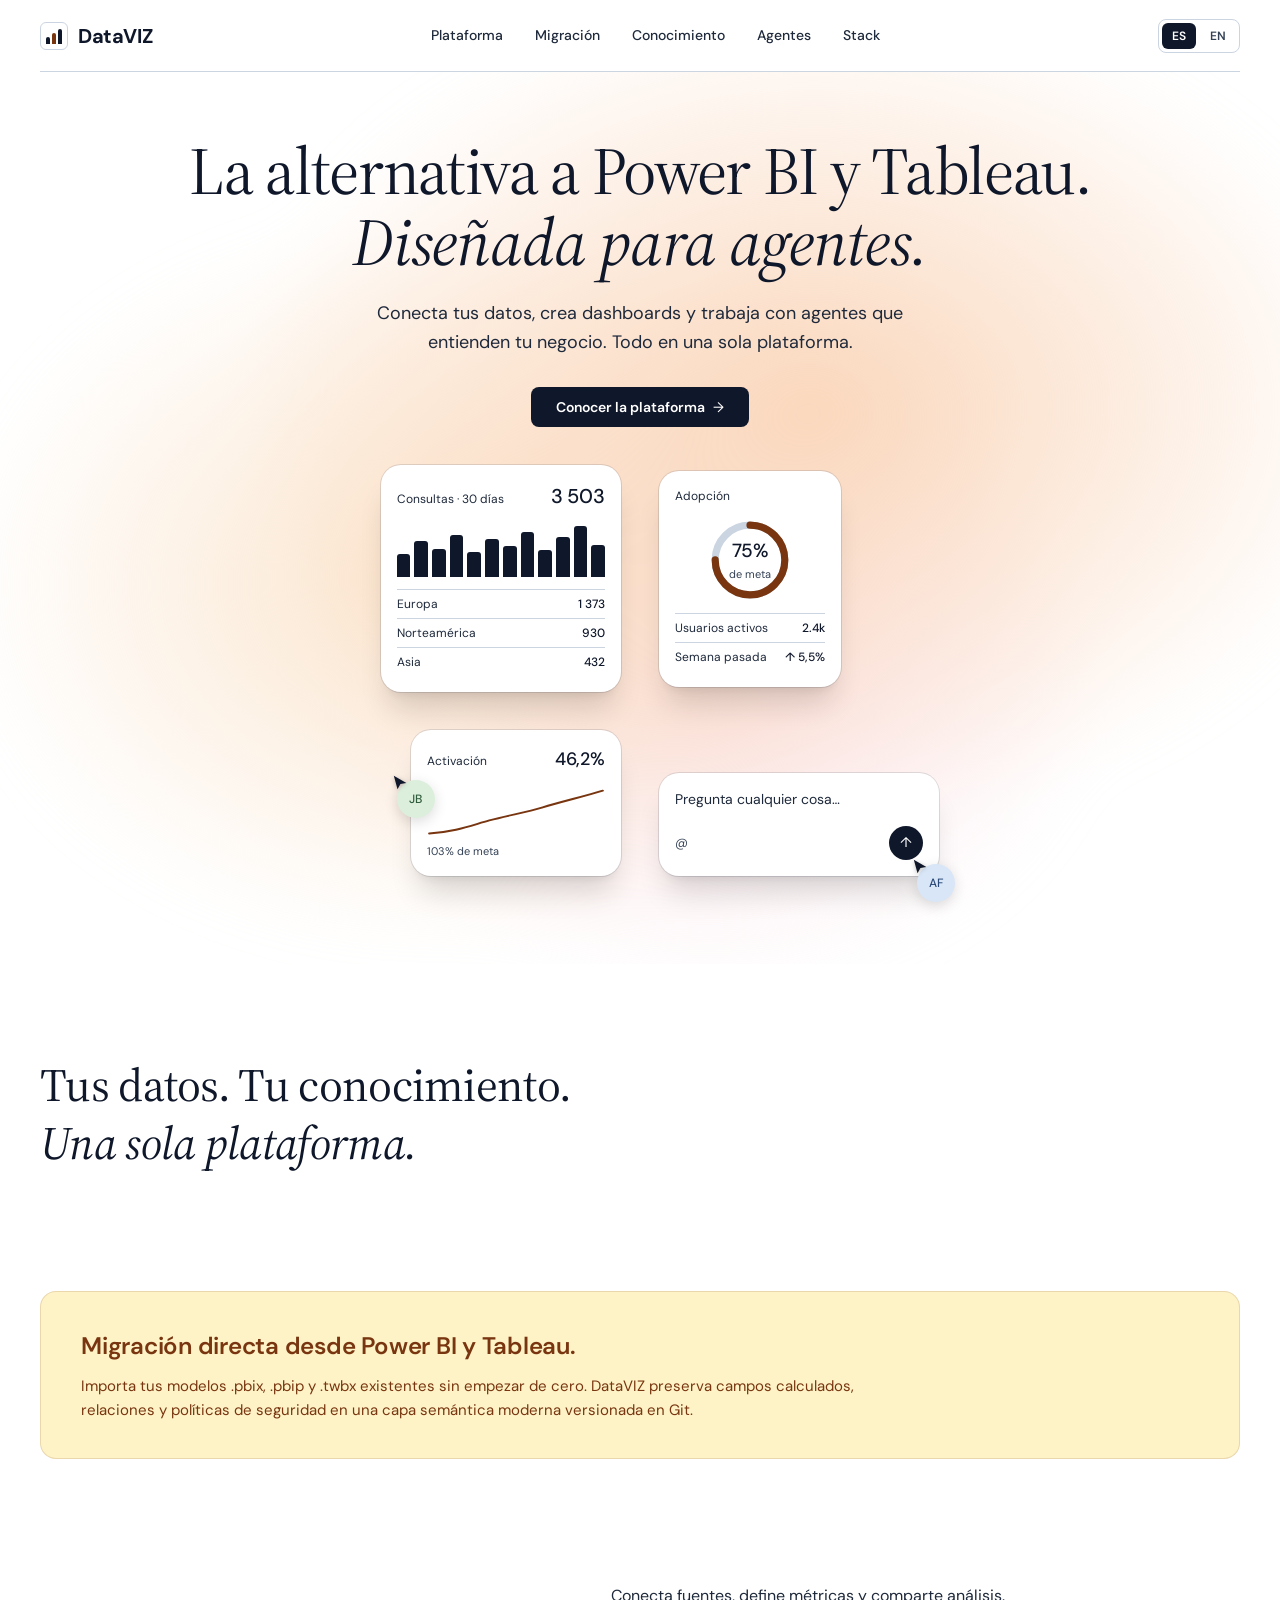
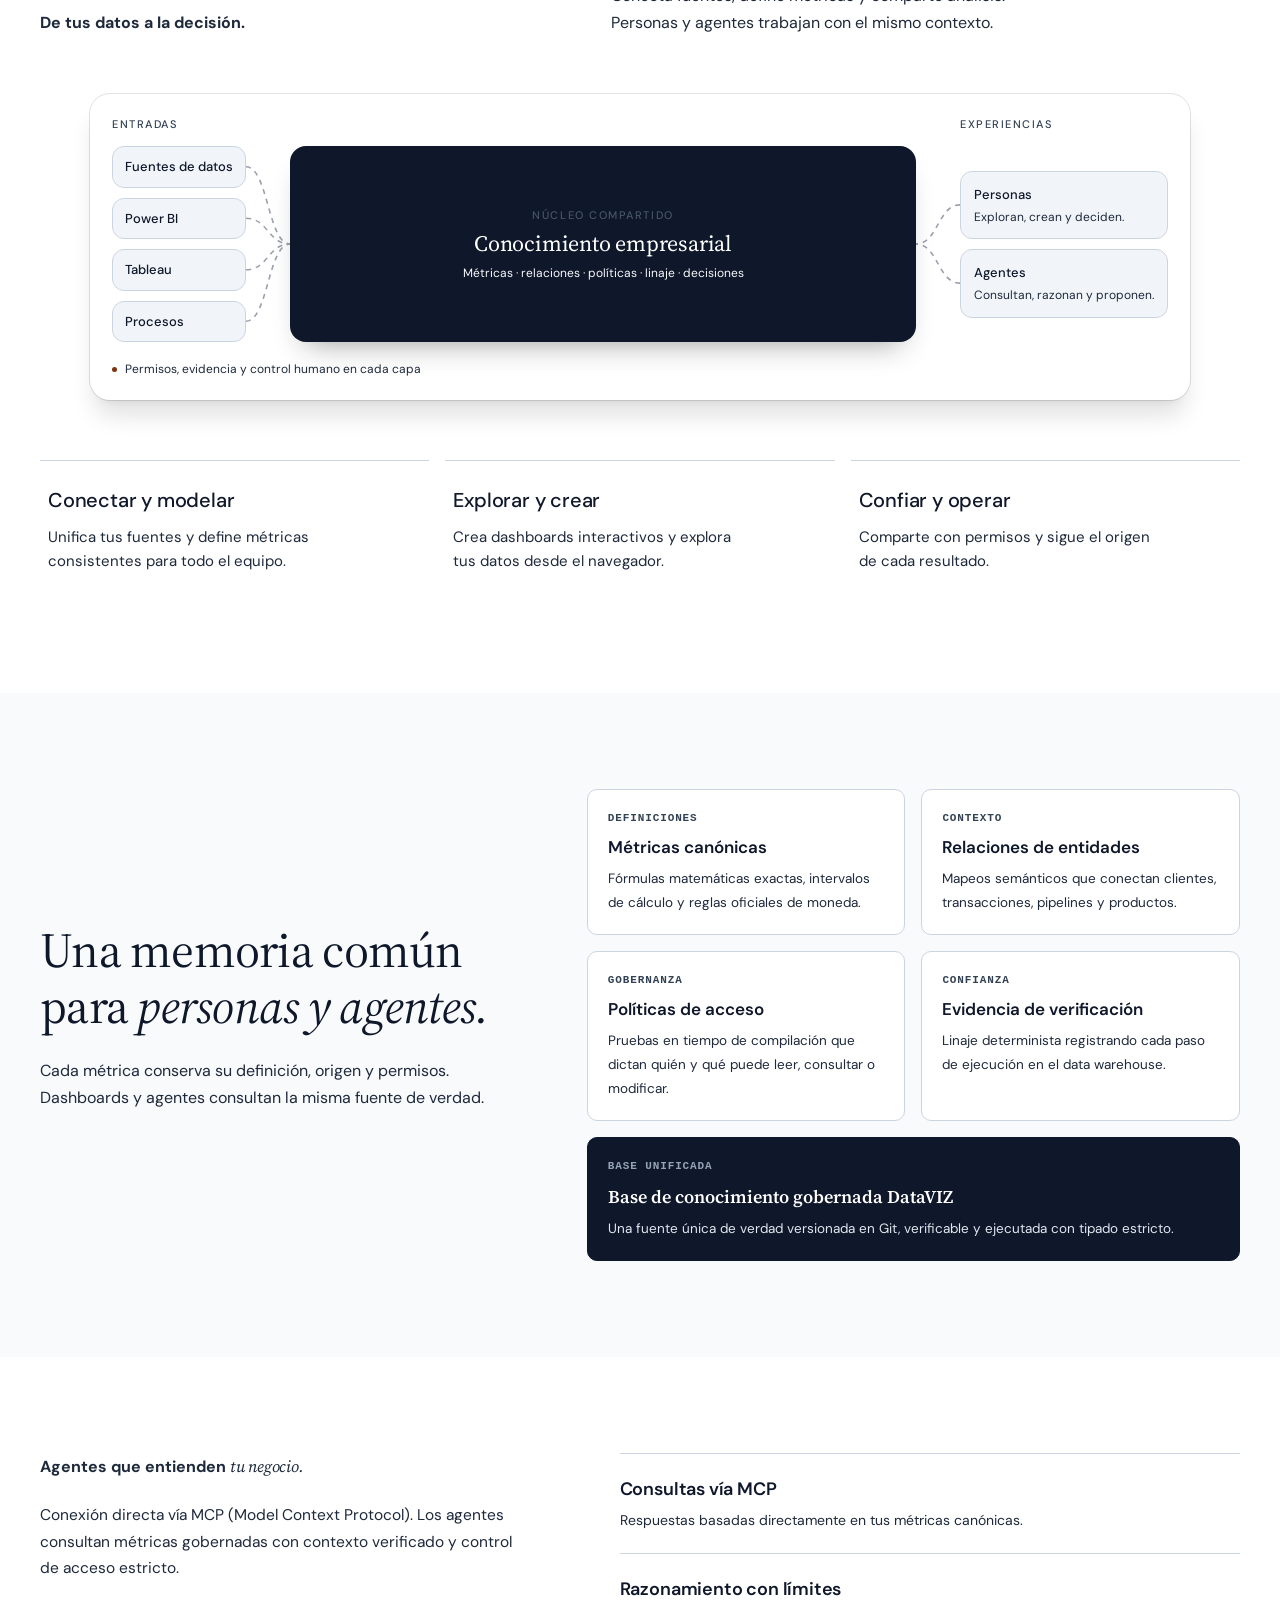
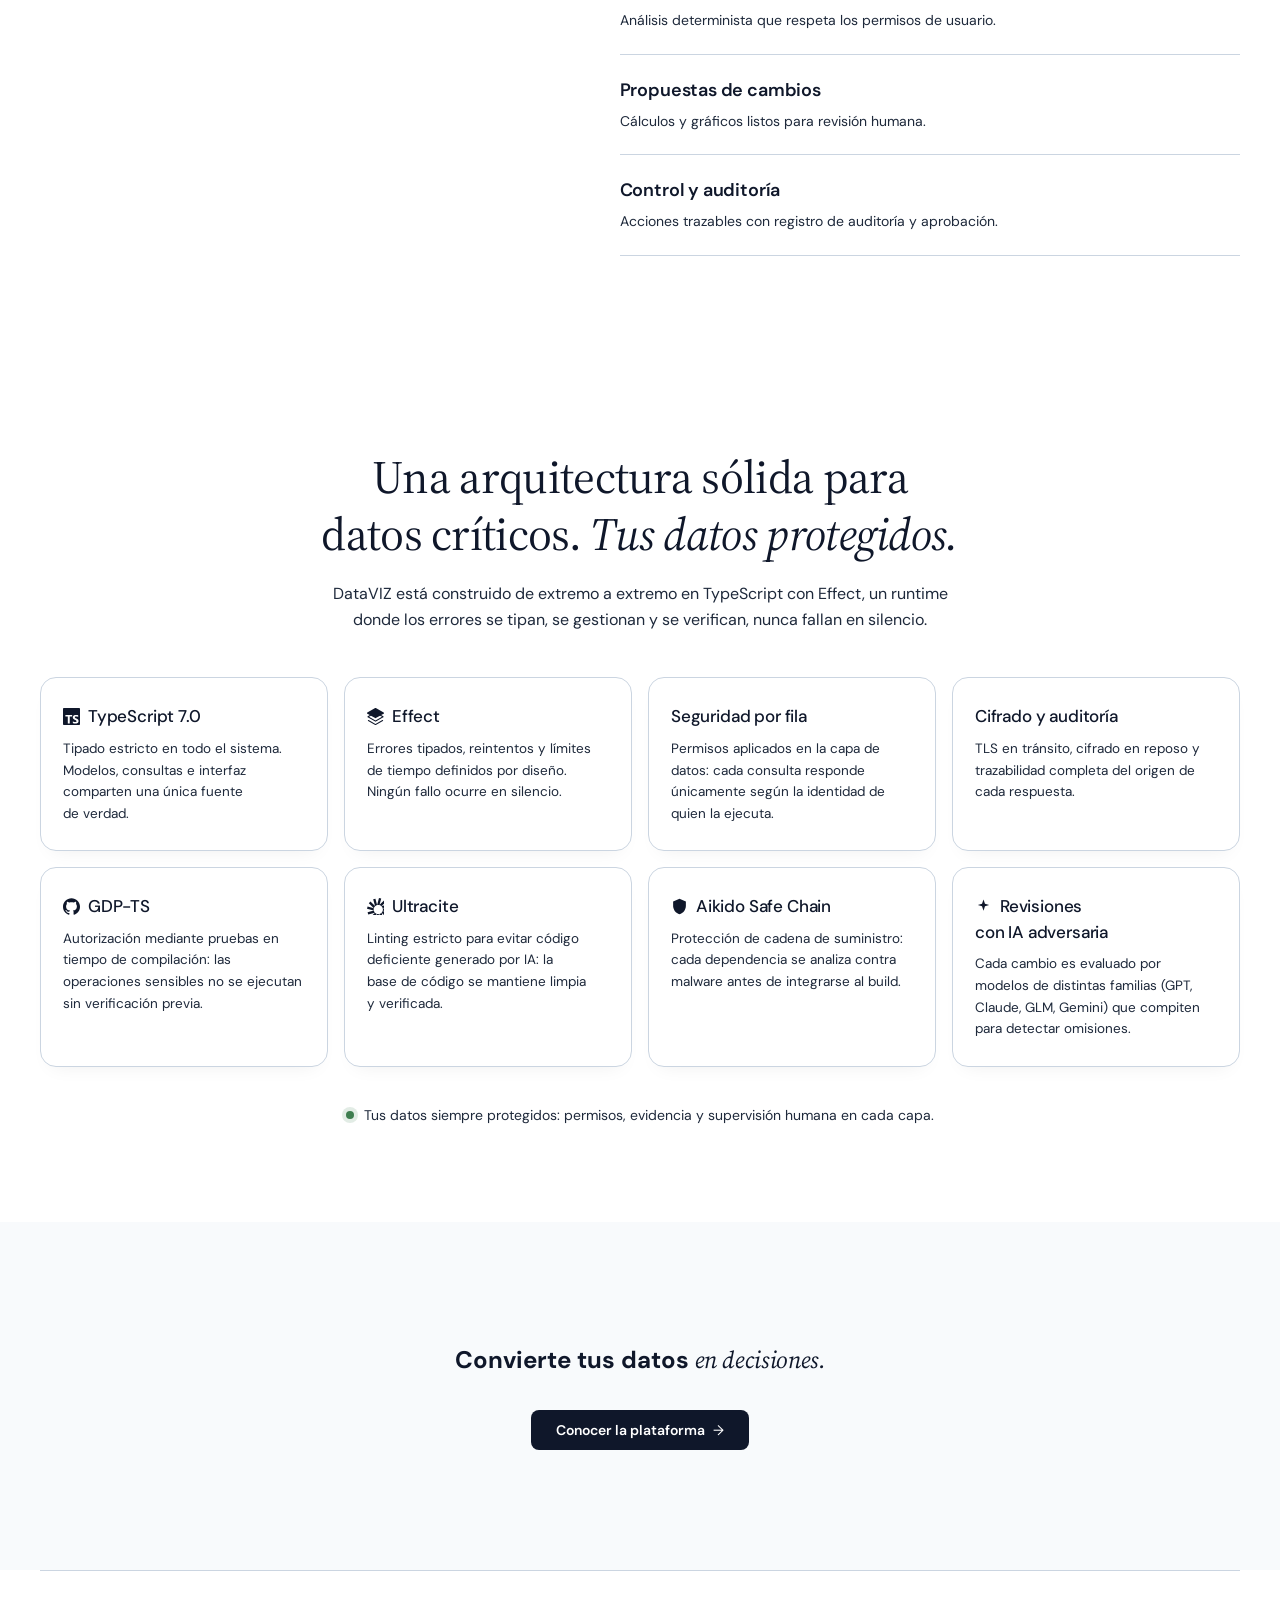
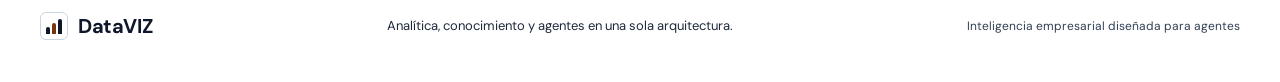
==== commit 7ed2ea15: "feat(v1): align nav layout, quadrangular buttons, migration copy, and knowledge grid" ====
--- a/es/index.html
+++ b/es/index.html
@@ -3,382 +3,225 @@
 <head>
   <meta charset="utf-8">
   <meta name="viewport" content="width=device-width, initial-scale=1">
-  <meta name="theme-color" content="#f8fafc">
-  <meta name="description" content="DataVIZ: Inteligencia de negocios con capa semántica gobernada, diseñada para personas y agentes autónomos.">
+  <meta name="theme-color" content="#ffffff">
+  <meta name="description" content="DataVIZ: analítica, conocimiento empresarial y agentes en una sola plataforma. Conecta tus datos, crea dashboards y decide con contexto.">
   <link rel="alternate" hreflang="es" href="https://dataviz.matiaschicao.cl/es/">
   <link rel="alternate" hreflang="en" href="https://dataviz.matiaschicao.cl/">
-  <title>DataVIZ · Inteligencia de negocios diseñada para agentes</title>
+  <title>DataVIZ, Inteligencia empresarial diseñada para agentes</title>
   <link rel="preconnect" href="https://fonts.googleapis.com">
   <link rel="preconnect" href="https://fonts.gstatic.com" crossorigin>
-  <link href="https://fonts.googleapis.com/css2?family=DM+Sans:ital,opsz,wght@0,9..40,400;0,9..40,500;0,9..40,600;0,9..40,700;1,9..40,400&family=JetBrains+Mono:wght@400;500;600&family=Source+Serif+4:ital,opsz,wght@0,8..60,400;1,8..60,400&display=swap" rel="stylesheet">
+  <link href="https://fonts.googleapis.com/css2?family=DM+Sans:wght@400;500&family=Source+Serif+4:ital,opsz,wght@0,8..60,400;1,8..60,400&display=swap" rel="stylesheet">
   <link rel="stylesheet" href="/style.css">
 </head>
 <body>
-  <a class="skip" href="#content">Saltar al contenido</a>
-
+  <a class="skip" href="#contenido">Saltar al contenido</a>
   <header class="container nav">
-    <a class="brand" href="/es/" aria-label="DataVIZ inicio">
-      <span class="brand-mark" aria-hidden="true"><i></i><i></i><i></i></span>
-      DataVIZ
-    </a>
+    <a class="brand" href="#inicio" aria-label="DataVIZ, volver al inicio"><span class="mark" aria-hidden="true"><i></i><i></i><i></i></span>DataVIZ</a>
     <nav class="nav-links" aria-label="Navegación principal">
-      <a href="#platform">Plataforma</a>
-      <a href="#migration">Migración</a>
-      <a href="#knowledge">Conocimiento</a>
-      <a href="#agents">Agentes</a>
+      <a href="#plataforma">Plataforma</a>
+      <a href="#migracion">Migración</a>
+      <a href="#conocimiento">Conocimiento</a>
+      <a href="#agentes">Agentes</a>
       <a href="#stack">Stack</a>
     </nav>
     <div class="nav-actions">
-      <div class="lang-switch" role="navigation" aria-label="Selector de idioma">
+      <div class="lang-switch" role="navigation" aria-label="Idioma">
         <a href="/es/" lang="es" aria-current="page">ES</a>
         <a href="/" lang="en">EN</a>
       </div>
-      <a class="button button-sm" href="mailto:matiaschicao@hotmail.com?subject=Solicitud%20de%20Demo">Pedir demo</a>
     </div>
   </header>
 
-  <main id="content">
-    <!-- Hero Section: High-Contrast Asymmetric Split -->
-    <section class="container hero" aria-labelledby="hero-title">
-      <div class="hero-grid">
-        <div class="hero-copy">
-          <div class="signature-badge">
-            <span class="signature-dot" aria-hidden="true"></span>
-            <span>Runtime Effect · Modelos semánticos gobernados · Seguridad en compilación</span>
-          </div>
-          <h1 id="hero-title">La alternativa a Power BI y Tableau. <span class="serif">Diseñada para agentes.</span></h1>
-          <p class="hero-lede">Conecta tus fuentes de datos empresariales, preserva tus modelos semánticos y trabaja con agentes autónomos que razonan con contexto de negocio verificado.</p>
-          
-          <div class="hero-actions">
-            <a class="button" href="#platform">Conocer la plataforma <span aria-hidden="true">→</span></a>
-            <a class="button button-secondary" href="mailto:matiaschicao@hotmail.com?subject=DataVIZ%20Demo%20Tecnica">Pedir demo técnica</a>
-          </div>
-
-          <div class="hero-proofs">
-            <div class="proof-item"><span class="proof-check">✓</span> Migración directa de modelos PBIX y TWBX sin pérdida de métricas</div>
-            <div class="proof-item"><span class="proof-check">✓</span> Runtime tipado con Effect 3.0 que elimina alucinaciones en ejecución</div>
-            <div class="proof-item"><span class="proof-check">✓</span> Seguridad a nivel de fila (RLS) verificada en tiempo de compilación</div>
-          </div>
-        </div>
-
-        <!-- The Visual: Technical Architecture Engine -->
-        <div class="architecture-card" role="region" aria-label="Arquitectura del Motor Semántico DataVIZ">
-          <div class="arch-header">
-            <div class="arch-title">
-              <span class="brand-mark" aria-hidden="true"><i></i><i></i><i></i></span>
-              <span>Motor Semántico DataVIZ</span>
+  <main id="contenido">
+    <section class="hero" id="inicio" aria-labelledby="hero-title">
+      <div class="hero-stage">
+        <h1 id="hero-title">La alternativa a Power BI y Tableau. <span class="serif">Diseñada para agentes.</span></h1>
+        <p class="lede">Conecta tus datos, crea dashboards y trabaja con agentes que entienden tu negocio. Todo en una sola plataforma.</p>
+        <div class="hero-actions">
+          <a class="button" href="#plataforma">Conocer la plataforma <span aria-hidden="true">→</span></a>
+        </div>
+      </div>
+      <div class="artifact art-table" aria-hidden="true">
+        <div class="art-head"><span>Consultas · 30 días</span><strong>3 503</strong></div>
+        <div class="bars"><i></i><i></i><i></i><i></i><i></i><i></i><i></i><i></i><i></i><i></i><i></i><i></i></div>
+        <div class="rows"><span>Europa<em>1 373</em></span><span>Norteamérica<em>930</em></span><span>Asia<em>432</em></span></div>
+      </div>
+      <div class="artifact art-ring" aria-hidden="true">
+        <div class="art-head"><span>Adopción</span></div>
+        <div class="ring-wrap">
+          <svg class="ring" viewBox="0 0 84 84"><circle class="ring-bg" cx="42" cy="42" r="34"/><circle class="ring-fg" cx="42" cy="42" r="34"/></svg>
+          <span class="ring-num">75%<small>de meta</small></span>
+        </div>
+        <div class="rows"><span>Usuarios activos<em>2.4k</em></span><span>Semana pasada<em>↑ 5,5%</em></span></div>
+      </div>
+      <div class="artifact art-line" aria-hidden="true">
+        <div class="art-head"><span>Activación</span><strong>46,2%</strong></div>
+        <svg class="spark" viewBox="0 0 160 60" preserveAspectRatio="none"><path d="M2 52 C 26 50, 38 44, 56 38 C 74 32, 88 30, 104 24 C 120 18, 142 12, 158 6"/></svg>
+        <span class="art-sub">103% de meta</span>
+        <span class="bubble b-green">JB<svg class="cursor" viewBox="0 0 16 16" aria-hidden="true"><path d="M2.5 1.5l11.2 6.4-5.3 1-2.6 4.6z"/></svg></span>
+      </div>
+      <div class="artifact art-ask" aria-hidden="true">
+        <span class="ask-placeholder">Pregunta cualquier cosa…</span>
+        <div class="ask-row"><span class="ask-icons">@</span><span class="ask-send">↑</span></div>
+        <span class="bubble b-blue">AF<svg class="cursor" viewBox="0 0 16 16" aria-hidden="true"><path d="M2.5 1.5l11.2 6.4-5.3 1-2.6 4.6z"/></svg></span>
+      </div>
+    </section>
+
+    <section class="container thesis" aria-labelledby="thesis-title"><h2 id="thesis-title" class="reveal">Tus datos. Tu conocimiento. <em class="serif">Una sola plataforma.</em></h2></section>
+
+    <section class="migration" id="migracion" aria-labelledby="migration-title">
+      <div class="container migration-inner">
+        <div>
+          <h2 id="migration-title" class="reveal">Migración directa desde Power BI y Tableau.</h2>
+          <p class="reveal" style="--d:100ms">Importa tus modelos .pbix, .pbip y .twbx existentes sin empezar de cero. DataVIZ preserva campos calculados, relaciones y políticas de seguridad en una capa semántica moderna versionada en Git.</p>
+        </div>
+      </div>
+    </section>
+
+    <section class="container section" id="plataforma" aria-labelledby="platform-title">
+      <div class="section-heading"><div><h2 id="platform-title" class="reveal">De tus datos a la decisión.</h2></div><p class="reveal" style="--d:120ms">Conecta fuentes, define métricas y comparte análisis. Personas y agentes trabajan con el mismo contexto.</p></div>
+      <div class="system-wrap">
+        <div class="system" role="img" aria-label="Fuentes y herramientas de BI alimentan una base de conocimiento empresarial que sirve a personas y agentes">
+          <div class="pipeline">
+            <span class="p-lbl lbl-in">Entradas</span>
+            <div class="p-inputs">
+              <span class="node">Fuentes de datos</span>
+              <span class="node">Power BI</span>
+              <span class="node">Tableau</span>
+              <span class="node">Procesos</span>
             </div>
-            <div class="arch-status">
-              <span class="signature-dot" aria-hidden="true"></span>
-              <span>Verificado · Effect 3.0</span>
+            <svg class="p-conn conn-in" aria-hidden="true"></svg>
+            <div class="p-core">
+              <small>Núcleo compartido</small>
+              <strong>Conocimiento empresarial</strong>
+              <p>Métricas · relaciones · políticas · linaje · decisiones</p>
             </div>
-          </div>
-
-          <!-- Layer 1: Sources -->
-          <div>
-            <div class="arch-layer-label">1. Fuentes Empresariales</div>
-            <div class="arch-sources-grid">
-              <div class="arch-source-chip">Snowflake</div>
-              <div class="arch-source-chip">BigQuery</div>
-              <div class="arch-source-chip">PostgreSQL</div>
-              <div class="arch-source-chip">Power BI / Tab</div>
+            <svg class="p-conn conn-out" aria-hidden="true"></svg>
+            <div class="p-outputs">
+              <div class="o-card"><strong>Personas</strong><span>Exploran, crean y deciden.</span></div>
+              <div class="o-card"><strong>Agentes</strong><span>Consultan, razonan y proponen.</span></div>
             </div>
-          </div>
-
-          <div class="arch-flow-arrow" aria-hidden="true">↓</div>
-
-          <!-- Layer 2: Core Semantic Hub -->
-          <div>
-            <div class="arch-layer-label">2. Hub Semántico Gobernado</div>
-            <div class="arch-core-box">
-              <div class="arch-core-head">
-                <strong>Definición Canónica de Negocio</strong>
-                <span class="arch-core-badge">AST Verificado</span>
-              </div>
-              <div class="arch-code-snippet">
-                <div><span class="kw">DEFINE MEASURE</span> Ventas[ARR_Neto] =</div>
-                <div>&nbsp;&nbsp;<span class="fn">CALCULATE</span>(</div>
-                <div>&nbsp;&nbsp;&nbsp;&nbsp;<span class="fn">SUM</span>(Transacciones[Monto]),</div>
-                <div>&nbsp;&nbsp;&nbsp;&nbsp;Cliente[Segmento] = <span class="str">"Enterprise"</span></div>
-                <div>&nbsp;&nbsp;)</div>
-              </div>
-              <div class="arch-core-policies">
-                <span class="policy-tag">✓ Política RLS: Aplicada</span>
-                <span class="policy-tag">✓ Prueba GDP-TS: Validada</span>
-              </div>
-            </div>
-          </div>
-
-          <div class="arch-flow-arrow" aria-hidden="true">↓</div>
-
-          <!-- Layer 3: Dual Consumers -->
-          <div>
-            <div class="arch-layer-label">3. Ejecución Dual en Paridad</div>
-            <div class="arch-outputs-grid">
-              <div class="arch-output-box">
-                <strong>Analistas y Usuarios</strong>
-                <p>Dashboards analíticos web interactivos, exploración y reportes ejecutivos.</p>
-              </div>
-              <div class="arch-output-box">
-                <strong>Agentes Autónomos</strong>
-                <p>Consultas en lenguaje de negocio compiladas a DAX determinístico sin alucinación.</p>
-              </div>
-            </div>
-          </div>
-
-          <div class="arch-footer">
-            Única fuente matemática de verdad compartida entre personas y agentes.
-          </div>
-        </div>
-      </div>
-    </section>
-
-    <!-- Thesis -->
-    <section class="thesis" aria-labelledby="thesis-title">
-      <div class="container">
-        <h2 id="thesis-title">Tus datos. Tu conocimiento. <span class="serif">Una sola plataforma.</span></h2>
-      </div>
-    </section>
-
-    <!-- Migration Section -->
-    <section class="migration-section" id="migration" aria-labelledby="migration-title">
-      <div class="container migration-grid">
-        <div class="migration-copy">
-          <h2 id="migration-title">Migración directa desde Power BI y Tableau.</h2>
-          <p>Importa tus modelos existentes en .pbix, .pbip y .twbx sin comenzar desde cero. DataVIZ preserva campos calculados, relaciones y políticas de acceso en una capa semántica versionable con Git.</p>
-          <a class="button button-secondary" href="mailto:matiaschicao@hotmail.com?subject=Evaluacion%20de%20Migracion">Pedir evaluación de migración →</a>
-        </div>
-        <div class="migration-table">
-          <div class="comp-row comp-header">
-            <span>Capacidad</span>
-            <span>BI Tradicional (Power BI / Tableau)</span>
-            <span>Plataforma de Agentes DataVIZ</span>
-          </div>
-          <div class="comp-row">
-            <span class="comp-feature">Compatibilidad Agentes</span>
-            <span class="comp-legacy">Archivos binarios cerrados</span>
-            <span class="comp-dataviz">AST nativo y linaje JSON-LD</span>
-          </div>
-          <div class="comp-row">
-            <span class="comp-feature">Control de Versiones</span>
-            <span class="comp-legacy">Check-ins manuales y bloqueos de merge</span>
-            <span class="comp-dataviz">Ramas puras de Git y Pull Requests</span>
-          </div>
-          <div class="comp-row">
-            <span class="comp-feature">Seguridad en Runtime</span>
-            <span class="comp-legacy">Fallos silenciosos en tiempo de ejecución</span>
-            <span class="comp-dataviz">Ejecución tipada con Effect</span>
-          </div>
-          <div class="comp-row">
-            <span class="comp-feature">Gobernanza</span>
-            <span class="comp-legacy">Medidas dispersas en cada reporte</span>
-            <span class="comp-dataviz">Permisos verificados en compilación</span>
-          </div>
-        </div>
-      </div>
-    </section>
-
-    <!-- Platform Section -->
-    <section class="platform-section container" id="platform" aria-labelledby="platform-title">
-      <div class="section-head">
-        <h2 id="platform-title">Desde el almacén de datos a la decisión informada.</h2>
-        <p>Una arquitectura unificada que conecta almacenes de datos analíticos a una capa semántica compartida, utilizada en paridad por analistas y agentes autónomos.</p>
-      </div>
-
-      <!-- Pillars -->
-      <div class="pillars">
-        <article class="pillar">
-          <h3>Conectar y modelar</h3>
-          <p>Unifica bases de datos dispersas en definiciones semánticas versionadas en Git, legibles por personas y analizables por código.</p>
-        </article>
-        <article class="pillar">
-          <h3>Explorar y diseñar</h3>
-          <p>Construye dashboards analíticos interactivos directamente en el navegador con renderizado vectorial y latencias sub-segundo.</p>
-        </article>
-        <article class="pillar">
-          <h3>Operar con gobernanza</h3>
-          <p>Despliega con pruebas de seguridad verificadas en compilación, control de acceso granular y auditoría total de cada consulta.</p>
-        </article>
-      </div>
-    </section>
-
-    <!-- Knowledge Section -->
-    <section class="knowledge-section" id="knowledge" aria-labelledby="knowledge-title">
+            <span class="p-lbl lbl-out">Experiencias</span>
+            <div class="system-foot">Permisos, evidencia y control humano en cada capa</div>
+          </div>
+        </div>
+      </div>
+      <div class="pillars"><article class="pillar reveal"><h3>Conectar y modelar</h3><p>Unifica tus fuentes y define métricas consistentes para todo el equipo.</p></article><article class="pillar reveal" style="--d:110ms"><h3>Explorar y crear</h3><p>Crea dashboards interactivos y explora tus datos desde el navegador.</p></article><article class="pillar reveal" style="--d:220ms"><h3>Confiar y operar</h3><p>Comparte con permisos y sigue el origen de cada resultado.</p></article></div>
+    </section>
+
+    <section class="knowledge-section" id="conocimiento" aria-labelledby="knowledge-title">
       <div class="container knowledge-inner">
-        <div class="knowledge-copy">
-          <h2 id="knowledge-title">Memoria empresarial compartida para <span class="serif">personas y agentes.</span></h2>
-          <p>Cuando un analista y un agente consultan una métrica, deben obtener exactamente el mismo número y la misma fórmula. DataVIZ garantiza definiciones canónicas que eliminan planillas contradictorias y consultas desgobernadas.</p>
-        </div>
-
-        <div class="knowledge-map" role="region" aria-label="Estructura de Conocimiento">
-          <div class="map-cell">
+        <div>
+          <h2 id="knowledge-title" class="reveal">Una memoria común para <em class="serif">personas y agentes.</em></h2>
+          <p class="reveal" style="--d:100ms">Cada métrica conserva su definición, origen y permisos. Dashboards y agentes consultan la misma fuente de verdad.</p>
+        </div>
+        <div class="knowledge-map" role="region" aria-label="Estructura de conocimiento">
+          <div class="map-cell reveal">
             <div class="map-cell-tag">Definiciones</div>
-            <strong>Métricas Canónicas</strong>
-            <span>Fórmulas matemáticas exactas, intervalos de agregación y reglas de conversión de divisas.</span>
-          </div>
-          <div class="map-cell">
+            <strong>Métricas canónicas</strong>
+            <span>Fórmulas matemáticas exactas, intervalos de cálculo y reglas oficiales de moneda.</span>
+          </div>
+          <div class="map-cell reveal" style="--d:90ms">
             <div class="map-cell-tag">Contexto</div>
-            <strong>Relaciones entre Entidades</strong>
-            <span>Mapeos semánticos que vinculan clientes, transacciones, pipelines y productos.</span>
-          </div>
-          <div class="map-cell">
+            <strong>Relaciones de entidades</strong>
+            <span>Mapeos semánticos que conectan clientes, transacciones, pipelines y productos.</span>
+          </div>
+          <div class="map-cell reveal" style="--d:180ms">
             <div class="map-cell-tag">Gobernanza</div>
-            <strong>Políticas de Acceso</strong>
-            <span>Pruebas en compilación que determinan quién y qué puede leer, consultar o modificar datos.</span>
-          </div>
-          <div class="map-cell">
+            <strong>Políticas de acceso</strong>
+            <span>Pruebas en tiempo de compilación que dictan quién y qué puede leer, consultar o modificar.</span>
+          </div>
+          <div class="map-cell reveal" style="--d:270ms">
             <div class="map-cell-tag">Confianza</div>
-            <strong>Evidencia de Verificación</strong>
-            <span>Linaje determinístico registrando cada paso de ejecución en la base de datos.</span>
-          </div>
-          <div class="map-cell full">
+            <strong>Evidencia de verificación</strong>
+            <span>Linaje determinista registrando cada paso de ejecución en el data warehouse.</span>
+          </div>
+          <div class="map-cell map-core reveal" style="--d:360ms">
             <div class="map-cell-tag">Base Unificada</div>
-            <strong>Base de Conocimiento Gobernado DataVIZ</strong>
-            <span>Una única fuente de verdad versionada en Git y ejecutada con tipado estricto.</span>
-          </div>
-        </div>
-      </div>
-    </section>
-
-    <!-- Agents Section -->
-    <section class="agents-section container" id="agents" aria-labelledby="agents-title">
+            <strong>Base de conocimiento gobernada DataVIZ</strong>
+            <span>Una fuente única de verdad versionada en Git, verificable y ejecutada con tipado estricto.</span>
+          </div>
+        </div>
+      </div>
+    </section>
+
+    <section class="container agents" id="agentes" aria-labelledby="agents-title">
       <div class="agents-grid">
-        <div class="agents-copy">
-          <h2 id="agents-title">Agentes que comprenden <span class="serif">la semántica de tu negocio.</span></h2>
-          <p>En lugar de adivinar nombres de columnas o generar SQL arbitrario, los agentes operan a través de la capa gobernada de DataVIZ con límites estrictos y supervisión humana.</p>
-          <a class="button button-secondary" href="mailto:matiaschicao@hotmail.com?subject=Integracion%20de%20Agentes">Conocer el SDK de agentes →</a>
-        </div>
-
-        <div class="agent-steps">
-          <div class="agent-step-card">
-            <div class="step-number">01</div>
-            <div>
-              <h3>Consultar con intención semántica</h3>
-              <p>Los agentes hacen preguntas en lenguaje de negocio. DataVIZ compila su intención en consultas SQL y DAX determinísticas.</p>
-            </div>
-          </div>
-          <div class="agent-step-card">
-            <div class="step-number">02</div>
-            <div>
-              <h3>Razonar dentro de límites verificados</h3>
-              <p>Cada consulta del agente es filtrada por permisos de fila (RLS) y políticas de tenant antes de llegar al motor de base de datos.</p>
-            </div>
-          </div>
-          <div class="agent-step-card">
-            <div class="step-number">03</div>
-            <div>
-              <h3>Proponer cambios gobernados</h3>
-              <p>Los agentes pueden proponer nuevos widgets de dashboard, medidas calculadas o proyecciones para revisión humana.</p>
-            </div>
-          </div>
-          <div class="agent-step-card">
-            <div class="step-number">04</div>
-            <div>
-              <h3>Auditar cada ejecución</h3>
-              <p>Trazabilidad completa con registros de ejecución, consumo de tokens, costo y verificación matemática de cálculos.</p>
-            </div>
-          </div>
-        </div>
-      </div>
-    </section>
-
-    <!-- Stack Section -->
-    <section class="stack-section" id="stack" aria-labelledby="stack-title">
-      <div class="container">
-        <div class="section-head">
-          <h2 id="stack-title">Construido sobre un stack riguroso. <span class="serif">Sin fallos silenciosos.</span></h2>
-          <p>DataVIZ está construido de extremo a extremo en TypeScript y Effect, ofreciendo corrección matemática, errores tipados y garantías de autorización en tiempo de compilación.</p>
-        </div>
-
-        <div class="stack-grid">
-          <article class="stack-card">
-            <h3>
-              <svg class="stack-icon" viewBox="0 0 24 24"><path d="M1.125 0C.502 0 0 .502 0 1.125v21.75C0 23.498.502 24 1.125 24h21.75c.623 0 1.125-.502 1.125-1.125V1.125C24 .502 23.498 0 22.875 0zm17.363 9.75c.612 0 1.154.037 1.627.111a6.38 6.38 0 0 1 1.306.34v2.458a3.95 3.95 0 0 0-.643-.361 5.093 5.093 0 0 0-.717-.26 5.453 5.453 0 0 0-1.426-.2c-.3 0-.573.028-.819.086a2.1 2.1 0 0 0-.623.242c-.17.104-.3.229-.393.374a.888.888 0 0 0-.14.49c0 .196.053.373.156.529.104.156.252.304.443.444s.423.276.696.41c.273.135.582.274.926.416.47.197.892.407 1.266.628.374.222.695.473.963.753.268.279.472.598.614.957.142.359.214.776.214 1.253 0 .657-.125 1.21-.373 1.656a3.033 3.033 0 0 1-1.012 1.085 4.38 4.38 0 0 1-1.487.596c-.566.12-1.163.18-1.79.18a9.916 9.916 0 0 1-1.84-.164 5.544 5.544 0 0 1-1.512-.493v-2.63a5.033 5.033 0 0 0 3.237 1.2c.333 0 .624-.03.872-.09.249-.06.456-.144.623-.25.166-.108.29-.234.373-.38a1.023 1.023 0 0 0-.074-1.089 2.12 2.12 0 0 0-.537-.5 5.597 5.597 0 0 0-.807-.444 27.72 27.72 0 0 0-1.007-.436c-.918-.383-1.602-.852-2.053-1.405-.45-.553-.676-1.222-.676-2.005 0-.614.123-1.141.369-1.582.246-.441.58-.804 1.004-1.089a4.494 4.494 0 0 1 1.47-.629 7.536 7.536 0 0 1 1.77-.201zm-15.113.188h9.563v2.166H9.506v9.646H6.789v-9.646H3.375z"/></svg>
-              <span>TypeScript 5.8</span>
-            </h3>
-            <p>Tipado estricto en modelos, consultas y componentes de interfaz. Una fuente unificada de verdad.</p>
-          </article>
-
-          <article class="stack-card">
-            <h3>
-              <svg class="stack-icon" viewBox="0 0 24 24"><path d="M11.846.007a.8.8 0 0 0-.312.103L.454 6.346a.8.8 0 0 0-.397.855.8.8 0 0 0 .408.78L3.99 9.976 1.033 11.64a.76.76 0 0 0-.374.838c-.033.265.07.541.378.715l10.546 5.967a.8.8 0 0 0 .61.073.8.8 0 0 0 .27-.094l10.548-5.968c.31-.175.412-.454.376-.72a.76.76 0 0 0-.383-.79l-3.01-1.693 3.554-2.012a.8.8 0 0 0 .399-.836.8.8 0 0 0-.412-.753L12.455.13a.8.8 0 0 0-.28-.097.8.8 0 0 0-.227-.033"/></svg>
-              <span>Effect 3.0</span>
-            </h3>
-            <p>Errores tipados, reintentos automáticos y gestión de timeouts. Los fallos se manejan explícitamente.</p>
-          </article>
-
-          <article class="stack-card">
-            <h3>
-              <svg class="stack-icon" viewBox="0 0 16 16"><path d="M8 0a8 8 0 1 0 0 16A8 8 0 0 0 8 0Zm0 1.5a6.5 6.5 0 1 1 0 13 6.5 6.5 0 0 1 0-13Zm0 2a1 1 0 0 0-1 1v4a1 1 0 0 0 .293.707l2.5 2.5a1 1 0 0 0 1.414-1.414L8.5 8.086V4.5a1 1 0 0 0-1-1Z"/></svg>
-              <span>Pruebas GDP-TS</span>
-            </h3>
-            <p>Autorización en compilación: las operaciones críticas no compilan sin una prueba de permisos válida.</p>
-          </article>
-
-          <article class="stack-card">
-            <h3>
-              <svg class="stack-icon" viewBox="0 0 16 16"><path d="M8 1a7 7 0 1 0 0 14A7 7 0 0 0 8 1Zm0 1.5a5.5 5.5 0 1 1 0 11 5.5 5.5 0 0 1 0-11Zm0 2a3.5 3.5 0 1 0 0 7 3.5 3.5 0 0 0 0-7Z"/></svg>
-              <span>Row-Level Security</span>
-            </h3>
-            <p>Control de acceso multi-tenant aplicado directamente en la capa de traducción de consultas.</p>
-          </article>
-
-          <article class="stack-card">
-            <h3>
-              <svg class="stack-icon" viewBox="0 0 24 24"><path d="M12 .297c-6.63 0-12 5.373-12 12 0 5.303 3.438 9.8 8.205 11.385.6.113.82-.258.82-.577 0-.285-.01-1.04-.015-2.04-3.338.724-4.042-1.61-4.042-1.61C4.422 18.07 3.633 17.7 3.633 17.7c-1.087-.744.084-.729.084-.729 1.205.084 1.838 1.236 1.838 1.236 1.07 1.835 2.809 1.305 3.495.998.108-.776.417-1.305.76-1.605-2.665-.3-5.466-1.332-5.466-5.93 0-1.31.465-2.38 1.235-3.22-.135-.303-.54-1.523.105-3.176 0 0 1.005-.322 3.3 1.23.96-.267 1.98-.399 3-.405 1.02.006 2.04.138 3 .405 2.28-1.552 3.285-1.23 3.285-1.23.645 1.653.24 2.873.12 3.176.765.84 1.23 1.91 1.23 3.22 0 4.61-2.805 5.625-5.475 5.92.42.36.81 1.096.81 2.22 0 1.606-.015 2.896-.015 3.286 0 .315.21.69.825.57C20.565 22.092 24 17.592 24 12.297c0-6.627-5.373-12-12-12"/></svg>
-              <span>Semántica Git-Native</span>
-            </h3>
-            <p>Cada métrica, visual y relación vive en archivos de código declarativos revisables mediante Pull Requests.</p>
-          </article>
-
-          <article class="stack-card">
-            <h3>
-              <svg class="stack-icon" viewBox="0 0 16 16"><path d="M8 1.5a6.5 6.5 0 1 0 0 13 6.5 6.5 0 0 0 0-13ZM0 8a8 8 0 1 1 16 0A8 8 0 0 1 0 8Z"/></svg>
-              <span>Linter Ultracite</span>
-            </h3>
-            <p>Linting automático continuo que elimina malas prácticas de IA y mantiene el código riguroso.</p>
-          </article>
-
-          <article class="stack-card">
-            <h3>
-              <svg class="stack-icon" viewBox="0 0 24 24"><path d="M12 1 3 5v6c0 5.55 3.84 10.74 9 12 5.16-1.26 9-6.45 9-12V5l-9-4z"/></svg>
-              <span>Aikido Safe Chain</span>
-            </h3>
-            <p>Seguridad de cadena de suministro para evitar inyecciones de dependencias maliciosas en producción.</p>
-          </article>
-
-          <article class="stack-card">
-            <h3>
-              <svg class="stack-icon" viewBox="0 0 16 16"><path d="M8 0a8 8 0 1 0 0 16A8 8 0 0 0 8 0Zm0 2a6 6 0 1 1 0 12A6 6 0 0 1 8 2Z"/></svg>
-              <span>Auditorías Adversarias de IA</span>
-            </h3>
-            <p>Revisiones cruzadas entre familias de modelos (Claude, GPT, Gemini) desafiando los modelos de datos.</p>
-          </article>
-        </div>
-
-        <div class="stack-footnote">
-          <span class="signature-dot" aria-hidden="true"></span>
-          <span>Nivel corporativo: TLS en tránsito, AES-256 en reposo, arquitectura lista para cumplimiento SOC2.</span>
-        </div>
-      </div>
-    </section>
-
-    <!-- Closing Section -->
-    <section class="closing-section container" aria-labelledby="closing-title">
-      <h2 id="closing-title">Convierte tus datos empresariales <span class="serif">en decisiones verificables.</span></h2>
-      <a class="button" href="mailto:matiaschicao@hotmail.com?subject=DataVIZ%20Demo">
-        Pedir una demo personalizada <span aria-hidden="true">→</span>
-      </a>
-    </section>
+        <div class="agent-copy">
+          <h2 id="agents-title" class="reveal">Agentes que entienden <em class="serif">tu negocio.</em></h2>
+          <p class="reveal" style="--d:100ms">Conexión directa vía MCP (Model Context Protocol). Los agentes consultan métricas gobernadas con contexto verificado y control de acceso estricto.</p>
+        </div>
+        <div class="agent-list">
+          <div class="agent-step reveal"><div><h3>Consultas vía MCP</h3><p>Respuestas basadas directamente en tus métricas canónicas.</p></div></div>
+          <div class="agent-step reveal" style="--d:90ms"><div><h3>Razonamiento con límites</h3><p>Análisis determinista que respeta los permisos de usuario.</p></div></div>
+          <div class="agent-step reveal" style="--d:180ms"><div><h3>Propuestas de cambios</h3><p>Cálculos y gráficos listos para revisión humana.</p></div></div>
+          <div class="agent-step reveal" style="--d:270ms"><div><h3>Control y auditoría</h3><p>Acciones trazables con registro de auditoría y aprobación.</p></div></div>
+        </div>
+      </div>
+    </section>
+
+    <section class="stack" id="stack" aria-labelledby="stack-title"><div class="container">
+      <div class="stack-head">
+        <h2 id="stack-title" class="reveal">Una arquitectura sólida para datos críticos. <em class="serif">Tus datos protegidos.</em></h2>
+        <p class="reveal" style="--d:100ms">DataVIZ está construido de extremo a extremo en TypeScript con Effect, un runtime donde los errores se tipan, se gestionan y se verifican, nunca fallan en silencio.</p>
+      </div>
+      <div class="stack-grid">
+        <article class="stack-card reveal"><h3><svg class="tool-icon" viewBox="0 0 24 24" fill="currentColor" aria-hidden="true"><title>TypeScript</title><path d="M1.125 0C.502 0 0 .502 0 1.125v21.75C0 23.498.502 24 1.125 24h21.75c.623 0 1.125-.502 1.125-1.125V1.125C24 .502 23.498 0 22.875 0zm17.363 9.75c.612 0 1.154.037 1.627.111a6.38 6.38 0 0 1 1.306.34v2.458a3.95 3.95 0 0 0-.643-.361 5.093 5.093 0 0 0-.717-.26 5.453 5.453 0 0 0-1.426-.2c-.3 0-.573.028-.819.086a2.1 2.1 0 0 0-.623.242c-.17.104-.3.229-.393.374a.888.888 0 0 0-.14.49c0 .196.053.373.156.529.104.156.252.304.443.444s.423.276.696.41c.273.135.582.274.926.416.47.197.892.407 1.266.628.374.222.695.473.963.753.268.279.472.598.614.957.142.359.214.776.214 1.253 0 .657-.125 1.21-.373 1.656a3.033 3.033 0 0 1-1.012 1.085 4.38 4.38 0 0 1-1.487.596c-.566.12-1.163.18-1.79.18a9.916 9.916 0 0 1-1.84-.164 5.544 5.544 0 0 1-1.512-.493v-2.63a5.033 5.033 0 0 0 3.237 1.2c.333 0 .624-.03.872-.09.249-.06.456-.144.623-.25.166-.108.29-.234.373-.38a1.023 1.023 0 0 0-.074-1.089 2.12 2.12 0 0 0-.537-.5 5.597 5.597 0 0 0-.807-.444 27.72 27.72 0 0 0-1.007-.436c-.918-.383-1.602-.852-2.053-1.405-.45-.553-.676-1.222-.676-2.005 0-.614.123-1.141.369-1.582.246-.441.58-.804 1.004-1.089a4.494 4.494 0 0 1 1.47-.629 7.536 7.536 0 0 1 1.77-.201zm-15.113.188h9.563v2.166H9.506v9.646H6.789v-9.646H3.375z"/></svg><a href="https://www.typescriptlang.org/" target="_blank" rel="noopener">TypeScript 7.0</a></h3><p>Tipado estricto en todo el sistema. Modelos, consultas e interfaz comparten una única fuente de verdad.</p></article>
+        <article class="stack-card reveal" style="--d:90ms"><h3><svg class="tool-icon" viewBox="0 0 24 24" fill="currentColor" aria-hidden="true"><title>Effect</title><path d="M11.846.007a.8.8 0 0 0-.312.103L.454 6.346a.8.8 0 0 0-.397.855.8.8 0 0 0 .408.78L3.99 9.976 1.033 11.64a.76.76 0 0 0-.374.838c-.033.265.07.541.378.715l10.546 5.967a.8.8 0 0 0 .61.073.8.8 0 0 0 .27-.094l10.548-5.968c.31-.175.412-.454.376-.72a.76.76 0 0 0-.383-.79l-3.01-1.693 3.554-2.012a.8.8 0 0 0 .399-.836.8.8 0 0 0-.412-.753L12.455.13a.8.8 0 0 0-.28-.097.8.8 0 0 0-.227-.033m6.482 10.853 2.78 1.566-9.205 5.21-9.21-5.213 2.76-1.554 5.99 3.387a.83.83 0 0 0 .638.076.8.8 0 0 0 .285-.098zm3.572 6.03a.75.75 0 0 0-.35.098l-9.67 5.47-9.635-5.45a.75.75 0 0 0-1.01.267.717.717 0 0 0 .27.99l9.976 5.644a.75.75 0 0 0 .372.098c.079 0 .294-.026.46-.117l9.978-5.645a.716.716 0 0 0 .27-.99.75.75 0 0 0-.661-.364"/></svg><a href="https://effect.website" target="_blank" rel="noopener">Effect</a></h3><p>Errores tipados, reintentos y límites de tiempo definidos por diseño. Ningún fallo ocurre en silencio.</p></article>
+        <article class="stack-card reveal" style="--d:180ms"><h3>Seguridad por fila</h3><p>Permisos aplicados en la capa de datos: cada consulta responde únicamente según la identidad de quien la ejecuta.</p></article>
+        <article class="stack-card reveal" style="--d:270ms"><h3>Cifrado y auditoría</h3><p>TLS en tránsito, cifrado en reposo y trazabilidad completa del origen de cada respuesta.</p></article>
+        <article class="stack-card reveal" style="--d:360ms"><h3><svg class="tool-icon" viewBox="0 0 24 24" fill="currentColor" aria-hidden="true"><title>GitHub</title><path d="M12 .297c-6.63 0-12 5.373-12 12 0 5.303 3.438 9.8 8.205 11.385.6.113.82-.258.82-.577 0-.285-.01-1.04-.015-2.04-3.338.724-4.042-1.61-4.042-1.61C4.422 18.07 3.633 17.7 3.633 17.7c-1.087-.744.084-.729.084-.729 1.205.084 1.838 1.236 1.838 1.236 1.07 1.835 2.809 1.305 3.495.998.108-.776.417-1.305.76-1.605-2.665-.3-5.466-1.332-5.466-5.93 0-1.31.465-2.38 1.235-3.22-.135-.303-.54-1.523.105-3.176 0 0 1.005-.322 3.3 1.23.96-.267 1.98-.399 3-.405 1.02.006 2.04.138 3 .405 2.28-1.552 3.285-1.23 3.285-1.23.645 1.653.24 2.873.12 3.176.765.84 1.23 1.91 1.23 3.22 0 4.61-2.805 5.625-5.475 5.92.42.36.81 1.096.81 2.22 0 1.606-.015 2.896-.015 3.286 0 .315.21.69.825.57C20.565 22.092 24 17.592 24 12.297c0-6.627-5.373-12-12-12"/></svg><a href="https://github.com/rauchg/gdp-ts" target="_blank" rel="noopener">GDP-TS</a></h3><p>Autorización mediante pruebas en tiempo de compilación: las operaciones sensibles no se ejecutan sin verificación previa.</p></article>
+        <article class="stack-card reveal" style="--d:450ms"><h3><svg class="tool-icon" viewBox="0 0 24 24" fill="currentColor" aria-hidden="true"><g fill="currentColor"><path d="m20.0741.843095-3.1464-.843095-2.6516 9.89571-2.3938-8.933913-3.14652.843093 2.58642 9.65241-6.44211-6.4421-2.30337 2.30338 7.06626 7.06632-8.799891-2.358-.843089 3.1464 9.61494 2.5764c-.11011-.4749-.16832-.9696-.16832-1.4779 0-3.5981 2.91678-6.51493 6.51498-6.51493 3.5981 0 6.5149 2.91683 6.5149 6.51493 0 .5051-.0576.9967-.1663 1.4688l8.7381 2.3413.843-3.1464-9.653-2.5866 8.8005-2.358-.8432-3.14645-9.6528 2.58635 6.4422-6.44204-2.3035-2.30337-6.9682 6.96823z"/><path d="m22.3007 17.7771c-.2698 1.1405-.8393 2.1651-1.6207 2.9859l6.3304 6.3306 2.3033-2.3034z"/><path d="m20.6159 20.8294c-.7909.8078-1.7903 1.4106-2.9111 1.7212l2.3035 8.5968 3.1464-.843z"/><path d="m17.5878 22.5819c-.5201.1336-1.0651.2047-1.6267.2047-.6018 0-1.1845-.0816-1.7378-.2344l-2.3056 8.6049 3.1464.8429z"/><path d="m14.1117 22.5207c-1.1037-.3262-2.0854-.9366-2.8601-1.7467l-6.346 6.346 2.30336 2.3034z"/><path d="m11.1997 20.7179c-.7614-.8152-1.31605-1.8261-1.58006-2.949l-8.766736 2.349.843086 3.1465z"/></g></svg><a href="https://www.ultracite.ai/" target="_blank" rel="noopener">Ultracite</a></h3><p>Linting estricto para evitar código deficiente generado por IA: la base de código se mantiene limpia y verificada.</p></article>
+        <article class="stack-card reveal" style="--d:540ms"><h3><svg class="tool-icon" viewBox="0 0 24 24" fill="currentColor" aria-hidden="true"><path d="M12 1 3 5v6c0 5.55 3.84 10.74 9 12 5.16-1.26 9-6.45 9-12V5l-9-4z"/></svg>Aikido Safe Chain</h3><p>Protección de cadena de suministro: cada dependencia se analiza contra malware antes de integrarse al build.</p></article>
+        <article class="stack-card reveal" style="--d:630ms"><h3><svg class="tool-icon" viewBox="0 0 24 24" fill="currentColor" aria-hidden="true"><path d="M12 2l2.09 6.26L20 10l-5.91 1.74L12 18l-2.09-6.26L4 10l5.91-1.74L12 2z"/></svg>Revisiones con IA adversaria</h3><p>Cada cambio es evaluado por modelos de distintas familias (GPT, Claude, GLM, Gemini) que compiten para detectar omisiones.</p></article>
+      </div>
+      <p class="stack-note reveal-fade" style="--d:320ms"><span class="safe-dot" aria-hidden="true"></span>Tus datos siempre protegidos: permisos, evidencia y supervisión humana en cada capa.</p>
+    </div></section>
+
+    <section class="closing" aria-labelledby="closing-title"><h2 id="closing-title" class="reveal">Convierte tus datos <em class="serif">en decisiones.</em></h2><a class="button reveal-fade" style="--d:160ms" href="#plataforma">Conocer la plataforma <span aria-hidden="true">→</span></a></section>
   </main>
-
-  <footer class="container footer">
-    <div class="brand">
-      <span class="brand-mark" aria-hidden="true"><i></i><i></i><i></i></span>
-      DataVIZ
-    </div>
-    <p class="footer-copy">Analítica empresarial, conocimiento semántico y agentes autónomos.</p>
-    <span>© 2026 DataVIZ. Todos los derechos reservados.</span>
-  </footer>
+  <footer class="container footer"><a class="brand" href="#inicio"><span class="mark" aria-hidden="true"><i></i><i></i><i></i></span>DataVIZ</a><p>Analítica, conocimiento y agentes en una sola arquitectura.</p><span>Inteligencia empresarial diseñada para agentes</span></footer>
+  <script>
+    document.documentElement.classList.add("js");
+    var io = new IntersectionObserver(function(entries) {
+      entries.forEach(function(e) {
+        if (e.isIntersecting) { e.target.classList.add("in"); io.unobserve(e.target); }
+      });
+    }, { threshold: 0.12, rootMargin: "0px 0px -7% 0px" });
+    document.querySelectorAll(".reveal, .reveal-fade").forEach(function(el) { io.observe(el); });
+  </script>
+
+
+  <script>
+    (function() {
+      var svgIn = document.querySelector(".conn-in"), svgOut = document.querySelector(".conn-out");
+      if (!svgIn) return;
+      function draw() {
+        if (window.matchMedia("(max-width: 640px)").matches) { svgIn.innerHTML = ""; svgOut.innerHTML = ""; return; }
+        var core = document.querySelector(".p-core").getBoundingClientRect();
+        function conns(nodes, svg, fromCore) {
+          svg.innerHTML = "";
+          var box = svg.getBoundingClientRect();
+          svg.style.height = box.height + "px";
+          nodes.forEach(function(el) {
+            var r = el.getBoundingClientRect();
+            var y1 = r.top + r.height / 2 - box.top, y2 = core.top + core.height / 2 - box.top;
+            var x1 = fromCore ? box.width : 0, x2 = fromCore ? 0 : box.width, mx = (x1 + x2) / 2;
+            var p = document.createElementNS("http://www.w3.org/2000/svg", "path");
+            p.setAttribute("d", "M " + x1 + " " + y1 + " C " + mx + " " + y1 + ", " + mx + " " + y2 + ", " + x2 + " " + y2);
+            p.setAttribute("class", "flow-path");
+            svg.appendChild(p);
+          });
+        }
+        conns(document.querySelectorAll(".p-inputs .node"), svgIn, false);
+        conns(document.querySelectorAll(".p-outputs .o-card"), svgOut, true);
+      }
+      window.addEventListener("resize", draw);
+      window.addEventListener("load", draw);
+      if (document.fonts && document.fonts.ready) document.fonts.ready.then(draw);
+      if (window.ResizeObserver) new ResizeObserver(draw).observe(document.querySelector(".pipeline"));
+      draw();
+    })();
+  </script>
 </body>
 </html>
--- a/style.css
+++ b/style.css
@@ -1,951 +1,318 @@
-:root {
-  /* Neutral ramp: High-contrast technical ink & slate */
-  --bg-page: #f8fafc;
-  --bg-card: #ffffff;
-  --bg-subtle: #f1f5f9;
-  --bg-raised: #e2e8f0;
-  --border: #cbd5e1;
-  --border-strong: #94a3b8;
-
-  /* Text roles - WCAG AAA compliant */
-  --text-primary: #0f172a;   /* 16.1:1 on white */
-  --text-secondary: #1e293b; /* 12.7:1 on white */
-  --text-muted: #334155;     /* 9.6:1 on white */
-  --text-caption: #475569;   /* 7.0:1 on white */
-
-  /* Accent & Semantics */
-  --accent: #1d4ed8;
-  --accent-tint: #eff6ff;
-  --accent-border: #bfdbfe;
-  --emerald: #047857;
-  --emerald-tint: #ecfdf5;
-  --emerald-border: #a7f3d0;
-  --amber: #92400e;
-  --amber-tint: #fef3c7;
-  --amber-border: #fde68a;
-
-  /* Dark Core Elements */
-  --dark-surface: #0f172a;
-  --dark-text: #ffffff;
-  --dark-secondary: #f1f5f9;
-  --dark-muted: #cbd5e1;
-  --dark-border: rgba(255, 255, 255, 0.15);
-
-  /* Typography */
-  --sans: "DM Sans", -apple-system, BlinkMacSystemFont, "Segoe UI", Roboto, sans-serif;
-  --serif: "Source Serif 4", Georgia, serif;
-  --mono: "JetBrains Mono", ui-monospace, SFMono-Regular, Menlo, Monaco, Consolas, monospace;
-
-  /* Motion */
-  --ease: cubic-bezier(0.16, 1, 0.3, 1);
-  --duration-fast: 150ms;
-}
-
-* {
-  box-sizing: border-box;
-}
-
-html {
-  scroll-behavior: smooth;
-  font-family: var(--sans);
-  background-color: var(--bg-page);
-  color: var(--text-primary);
-  font-size: 16px;
-  line-height: 1.5;
-  -webkit-font-smoothing: antialiased;
-}
-
-body {
-  margin: 0;
-  min-width: 0;
-  background-color: var(--bg-page);
-  color: var(--text-primary);
-}
-
-a {
-  color: inherit;
-  text-decoration: none;
-}
-
-button {
-  font: inherit;
-  border: none;
-  background: none;
-}
-
-h1, h2, h3, h4, p {
-  margin-top: 0;
-}
-
-h1, h2, h3 {
-  text-wrap: balance;
-  color: var(--text-primary);
-  font-weight: 600;
-}
-
-p {
-  text-wrap: pretty;
-  color: var(--text-secondary);
-}
-
-::selection {
-  background: #bfdbfe;
-  color: #1e3a8a;
-}
-
-:focus-visible {
-  outline: 2px solid var(--accent);
-  outline-offset: 2px;
-}
-
-.skip {
-  position: absolute;
-  top: -64px;
-  left: 16px;
-  z-index: 50;
-  padding: 8px 16px;
-  background: var(--text-primary);
-  color: #ffffff;
-  border-radius: 8px;
-  font-size: 14px;
-  font-weight: 500;
-  transition: top var(--duration-fast) var(--ease);
-}
-
-.skip:focus {
-  top: 16px;
-}
-
-.container {
-  width: min(100% - 48px, 1200px);
-  margin-inline: auto;
-}
-
-.serif {
-  font-family: var(--serif);
-  font-style: italic;
-  font-weight: 400;
-}
-
-.tabular {
-  font-variant-numeric: tabular-nums;
-  font-family: var(--mono);
-}
-
-/* ─── Navigation ─── */
-.nav {
-  display: flex;
-  align-items: center;
-  justify-content: space-between;
-  height: 72px;
-  border-bottom: 1px solid var(--border);
-}
-
-.brand {
-  display: inline-flex;
-  align-items: center;
-  gap: 10px;
-  font-weight: 700;
-  font-size: 20px;
-  letter-spacing: -0.02em;
-  color: var(--text-primary);
-}
-
-.brand-mark {
-  display: flex;
-  align-items: flex-end;
-  gap: 2px;
-  width: 20px;
-  height: 20px;
-  padding: 2px;
-}
-
-.brand-mark i {
-  display: block;
-  width: 4px;
-  border-radius: 2px 2px 0 0;
-  background: var(--text-primary);
-}
-
-.brand-mark i:nth-child(1) { height: 8px; }
-.brand-mark i:nth-child(2) { height: 16px; background: var(--accent); }
-.brand-mark i:nth-child(3) { height: 12px; }
-
-.nav-links {
-  display: flex;
-  align-items: center;
-  gap: 32px;
-  font-size: 14px;
-  font-weight: 500;
-  color: var(--text-secondary);
-}
-
-.nav-links a {
-  transition: color var(--duration-fast) var(--ease);
-}
-
-.nav-links a:hover {
-  color: var(--accent);
-}
-
-.nav-actions {
-  display: flex;
-  align-items: center;
-  gap: 16px;
-}
-
-.lang-switch {
-  display: inline-flex;
-  align-items: center;
-  padding: 3px;
-  border: 1px solid var(--border);
-  border-radius: 8px;
-  background: var(--bg-card);
-  font-size: 12px;
-  font-weight: 600;
-}
-
-.lang-switch a {
-  padding: 4px 10px;
-  border-radius: 6px;
-  color: var(--text-muted);
-  transition: all var(--duration-fast) var(--ease);
-}
-
-.lang-switch a:hover {
-  color: var(--text-primary);
-}
-
-.lang-switch a[aria-current="page"] {
-  background: var(--text-primary);
-  color: #ffffff;
-}
-
-/* ─── Buttons ─── */
-.button {
-  display: inline-flex;
-  align-items: center;
-  justify-content: center;
-  gap: 8px;
-  height: 44px;
-  padding: 0 20px;
-  background: var(--text-primary);
-  color: #ffffff;
-  border-radius: 8px;
-  font-size: 14px;
-  font-weight: 600;
-  line-height: 1;
-  transition: background var(--duration-fast) var(--ease), transform var(--duration-fast) var(--ease);
-}
-
-.button:hover {
-  background: #1e293b;
-  transform: translateY(-1px);
-}
-
-.button:active {
-  transform: translateY(0);
-}
-
-.button-secondary {
-  background: var(--bg-card);
-  color: var(--text-primary);
-  border: 1px solid var(--border-strong);
-}
-
-.button-secondary:hover {
-  background: var(--bg-subtle);
-  border-color: var(--text-primary);
-}
-
-.button-sm {
-  height: 36px;
-  padding: 0 14px;
-  font-size: 13px;
-}
-
-/* ─── Hero Section: Asymmetric Split ─── */
-.hero {
-  padding-block: 72px 88px;
-}
-
-.hero-grid {
-  display: grid;
-  grid-template-columns: 1.05fr 0.95fr;
-  gap: 56px;
-  align-items: center;
-}
-
-.hero-copy {
-  max-width: 620px;
-}
-
-.signature-badge {
-  display: inline-flex;
-  align-items: center;
-  gap: 8px;
-  padding: 6px 14px;
-  background: var(--bg-card);
-  border: 1px solid var(--border);
-  border-radius: 8px;
-  font-size: 13px;
-  font-weight: 600;
-  color: var(--text-secondary);
-  margin-bottom: 24px;
-}
-
-.signature-dot {
-  width: 7px;
-  height: 7px;
-  border-radius: 50%;
-  background: var(--emerald);
-  box-shadow: 0 0 0 3px var(--emerald-tint);
-}
-
-.hero-copy h1 {
-  margin: 0 0 20px;
-  font-size: clamp(38px, 4.2vw, 56px);
-  line-height: 1.1;
-  letter-spacing: -0.03em;
-  font-weight: 600;
-}
-
-.hero-copy h1 .serif {
-  color: var(--accent);
-}
-
-.hero-lede {
-  font-size: 18px;
-  line-height: 1.6;
-  color: var(--text-secondary);
-  margin-bottom: 32px;
-}
-
-.hero-actions {
-  display: flex;
-  align-items: center;
-  flex-wrap: wrap;
-  gap: 14px;
-  margin-bottom: 32px;
-}
-
-.hero-proofs {
-  display: flex;
-  flex-direction: column;
-  gap: 8px;
-  padding-top: 20px;
-  border-top: 1px solid var(--border);
-}
-
-.proof-item {
-  display: flex;
-  align-items: center;
-  gap: 8px;
-  font-size: 13px;
-  font-weight: 500;
-  color: var(--text-muted);
-}
-
-.proof-check {
-  color: var(--emerald);
-  font-weight: bold;
-}
-
-/* ─── Hero Visual: Technical Architecture Canvas ─── */
-.architecture-card {
-  background: var(--bg-card);
-  border: 1px solid var(--border);
-  border-radius: 12px;
-  padding: 24px;
-  box-shadow: 0 4px 16px -2px rgba(15, 23, 42, 0.05);
-  display: flex;
-  flex-direction: column;
-  gap: 20px;
-}
-
-.arch-header {
-  display: flex;
-  align-items: center;
-  justify-content: space-between;
-  padding-bottom: 14px;
-  border-bottom: 1px solid var(--border);
-}
-
-.arch-title {
-  display: flex;
-  align-items: center;
-  gap: 8px;
-  font-size: 14px;
-  font-weight: 600;
-  color: var(--text-primary);
-}
-
-.arch-status {
-  display: inline-flex;
-  align-items: center;
-  gap: 6px;
-  padding: 3px 8px;
-  background: var(--emerald-tint);
-  border: 1px solid var(--emerald-border);
-  border-radius: 6px;
-  font-size: 11px;
-  font-family: var(--mono);
-  font-weight: 600;
-  color: var(--emerald);
-}
-
-.arch-layer-label {
-  font-size: 11px;
-  font-weight: 700;
-  color: var(--text-caption);
-  text-transform: uppercase;
-  letter-spacing: 0.06em;
-  margin-bottom: 8px;
-}
-
-/* Sources row */
-.arch-sources-grid {
-  display: grid;
-  grid-template-columns: repeat(4, 1fr);
-  gap: 8px;
-}
-
-.arch-source-chip {
-  padding: 8px 10px;
-  background: var(--bg-subtle);
-  border: 1px solid var(--border);
-  border-radius: 6px;
-  font-size: 12px;
-  font-weight: 600;
-  color: var(--text-primary);
-  text-align: center;
-}
-
-.arch-flow-arrow {
-  text-align: center;
-  color: var(--border-strong);
-  font-size: 16px;
-  line-height: 1;
-}
-
-/* Central Semantic Core */
-.arch-core-box {
-  background: var(--dark-surface);
-  color: var(--dark-text);
-  border-radius: 8px;
-  padding: 16px;
-}
-
-.arch-core-head {
-  display: flex;
-  align-items: center;
-  justify-content: space-between;
-  margin-bottom: 10px;
-}
-
-.arch-core-head strong {
-  font-size: 13px;
-  color: #ffffff;
-}
-
-.arch-core-badge {
-  font-size: 10.5px;
-  font-family: var(--mono);
-  background: rgba(255, 255, 255, 0.12);
-  padding: 2px 6px;
-  border-radius: 4px;
-  color: var(--dark-secondary);
-}
-
-.arch-code-snippet {
-  font-family: var(--mono);
-  font-size: 11.5px;
-  line-height: 1.5;
-  background: #090d16;
-  border: 1px solid rgba(255, 255, 255, 0.1);
-  border-radius: 6px;
-  padding: 10px 12px;
-  color: #e2e8f0;
-  margin-bottom: 10px;
-}
-
-.arch-code-snippet .kw { color: #f472b6; font-weight: 600; }
-.arch-code-snippet .fn { color: #60a5fa; }
-.arch-code-snippet .str { color: #34d399; }
-
-.arch-core-policies {
-  display: flex;
-  align-items: center;
-  gap: 8px;
-  font-family: var(--mono);
-  font-size: 11px;
-}
-
-.policy-tag {
-  display: inline-flex;
-  align-items: center;
-  gap: 4px;
-  color: #a7f3d0;
-}
-
-/* Outputs row */
-.arch-outputs-grid {
-  display: grid;
-  grid-template-columns: 1fr 1fr;
-  gap: 12px;
-}
-
-.arch-output-box {
-  padding: 12px 14px;
-  background: var(--bg-subtle);
-  border: 1px solid var(--border);
-  border-radius: 8px;
-}
-
-.arch-output-box strong {
-  display: block;
-  font-size: 13px;
-  color: var(--text-primary);
-  margin-bottom: 4px;
-}
-
-.arch-output-box p {
-  font-size: 12px;
-  color: var(--text-secondary);
-  line-height: 1.4;
-  margin: 0;
-}
-
-.arch-footer {
-  font-size: 12px;
-  color: var(--text-muted);
-  text-align: center;
-  padding-top: 12px;
-  border-top: 1px solid var(--border);
-}
-
-/* ─── Thesis Section ─── */
-.thesis {
-  padding-block: 80px;
-  text-align: center;
-  border-top: 1px solid var(--border);
-  border-bottom: 1px solid var(--border);
-  background: var(--bg-card);
-}
-
-.thesis h2 {
-  max-width: 840px;
-  margin: 0 auto;
-  font-size: clamp(28px, 3.4vw, 44px);
-  line-height: 1.2;
-  font-weight: 500;
-  letter-spacing: -0.02em;
-}
-
-/* ─── Migration Section ─── */
-.migration-section {
-  padding-block: 88px;
-  background: var(--bg-page);
-  border-bottom: 1px solid var(--border);
-}
-
-.migration-grid {
-  display: grid;
-  grid-template-columns: 1fr 1fr;
-  gap: 48px;
-  align-items: center;
-}
-
-.migration-copy h2 {
-  font-size: clamp(28px, 3.2vw, 40px);
-  line-height: 1.15;
-  letter-spacing: -0.02em;
-  margin-bottom: 16px;
-}
-
-.migration-copy p {
-  color: var(--text-secondary);
-  font-size: 16px;
-  line-height: 1.6;
-  margin-bottom: 24px;
-}
-
-.migration-table {
-  background: var(--bg-card);
-  border: 1px solid var(--border);
-  border-radius: 10px;
-  padding: 20px;
-  display: flex;
-  flex-direction: column;
-  gap: 14px;
-}
-
-.comp-row {
-  display: grid;
-  grid-template-columns: 120px 1fr 1fr;
-  gap: 12px;
-  font-size: 13.5px;
-  padding-bottom: 12px;
-  border-bottom: 1px solid var(--border);
-}
-
-.comp-row:last-child {
-  padding-bottom: 0;
-  border-bottom: none;
-}
-
-.comp-header {
-  font-size: 11.5px;
-  font-weight: 700;
-  color: var(--text-caption);
-  text-transform: uppercase;
-  letter-spacing: 0.05em;
-}
-
-.comp-feature {
-  font-weight: 600;
-  color: var(--text-primary);
-}
-
-.comp-legacy {
-  color: var(--text-muted);
-}
-
-.comp-dataviz {
-  color: var(--emerald);
-  font-weight: 600;
-}
-
-/* ─── Platform Section & Pillars ─── */
-.platform-section {
-  padding-block: 96px;
-}
-
-.section-head {
-  max-width: 720px;
-  margin: 0 auto 56px;
-  text-align: center;
-}
-
-.section-head h2 {
-  font-size: clamp(28px, 3.4vw, 44px);
-  line-height: 1.15;
-  letter-spacing: -0.02em;
-  margin-bottom: 16px;
-}
-
-.section-head p {
-  font-size: 16px;
-  line-height: 1.6;
-  color: var(--text-secondary);
-}
-
-.pillars {
-  display: grid;
-  grid-template-columns: repeat(3, 1fr);
-  gap: 24px;
-}
-
-.pillar {
-  padding: 24px;
-  background: var(--bg-card);
-  border: 1px solid var(--border);
-  border-radius: 10px;
-}
-
-.pillar h3 {
-  font-size: 19px;
-  font-weight: 600;
-  margin-bottom: 10px;
-  color: var(--text-primary);
-}
-
-.pillar p {
-  font-size: 15px;
-  color: var(--text-secondary);
-  line-height: 1.6;
-  margin: 0;
-}
-
-/* ─── Knowledge Section ─── */
-.knowledge-section {
-  padding-block: 96px;
-  background: var(--bg-card);
-  border-block: 1px solid var(--border);
-}
-
-.knowledge-inner {
-  display: grid;
-  grid-template-columns: 0.9fr 1.1fr;
-  gap: 64px;
-  align-items: center;
-}
-
-.knowledge-copy h2 {
-  font-size: clamp(28px, 3.4vw, 44px);
-  line-height: 1.15;
-  letter-spacing: -0.02em;
-  margin-bottom: 18px;
-}
-
-.knowledge-copy p {
-  color: var(--text-secondary);
-  font-size: 16px;
-  line-height: 1.65;
-}
-
-.knowledge-map {
-  display: grid;
-  grid-template-columns: 1fr 1fr;
-  gap: 16px;
-}
-
-.map-cell {
-  padding: 20px;
-  background: var(--bg-page);
-  border: 1px solid var(--border);
-  border-radius: 10px;
-}
-
-.map-cell-tag {
-  font-size: 11px;
-  font-family: var(--mono);
-  font-weight: 600;
-  color: var(--text-caption);
-  text-transform: uppercase;
-  letter-spacing: 0.06em;
-  margin-bottom: 8px;
-}
-
-.map-cell strong {
-  display: block;
-  font-size: 17px;
-  font-weight: 600;
-  color: var(--text-primary);
-  margin-bottom: 6px;
-}
-
-.map-cell span {
-  font-size: 13.5px;
-  color: var(--text-secondary);
-  line-height: 1.5;
-}
-
-.map-cell.full {
-  grid-column: 1 / -1;
-  background: var(--dark-surface);
-  border-color: var(--dark-surface);
-  color: #ffffff;
-}
-
-.map-cell.full .map-cell-tag { color: var(--dark-muted); }
-.map-cell.full strong { color: #ffffff; font-size: 19px; }
-.map-cell.full span { color: var(--dark-secondary); }
-
-/* ─── Agents Section ─── */
-.agents-section {
-  padding-block: 96px;
-}
-
-.agents-grid {
-  display: grid;
-  grid-template-columns: 0.9fr 1.1fr;
-  gap: 64px;
-}
-
-.agents-copy h2 {
-  font-size: clamp(28px, 3.4vw, 44px);
-  line-height: 1.15;
-  letter-spacing: -0.02em;
-  margin-bottom: 18px;
-}
-
-.agents-copy p {
-  color: var(--text-secondary);
-  font-size: 16px;
-  line-height: 1.65;
-  margin-bottom: 24px;
-}
-
-.agent-steps {
-  display: flex;
-  flex-direction: column;
-  gap: 16px;
-}
-
-.agent-step-card {
-  padding: 20px;
-  background: var(--bg-card);
-  border: 1px solid var(--border);
-  border-radius: 10px;
-  display: grid;
-  grid-template-columns: 36px 1fr;
-  gap: 16px;
-}
-
-.step-number {
-  font-family: var(--mono);
-  font-size: 13px;
-  font-weight: 700;
-  color: var(--accent);
-}
-
-.agent-step-card h3 {
-  font-size: 17px;
-  font-weight: 600;
-  margin-bottom: 4px;
-  color: var(--text-primary);
-}
-
-.agent-step-card p {
-  font-size: 14px;
-  color: var(--text-secondary);
-  line-height: 1.5;
-  margin: 0;
-}
-
-/* ─── Stack Section ─── */
-.stack-section {
-  padding-block: 96px;
-  background: var(--bg-card);
-  border-block: 1px solid var(--border);
-}
-
-.stack-grid {
-  display: grid;
-  grid-template-columns: repeat(4, 1fr);
-  gap: 16px;
-}
-
-.stack-card {
-  padding: 20px;
-  background: var(--bg-page);
-  border: 1px solid var(--border);
-  border-radius: 10px;
-}
-
-.stack-card h3 {
-  display: flex;
-  align-items: center;
-  gap: 8px;
-  font-size: 16px;
-  font-weight: 600;
-  margin-bottom: 6px;
-  color: var(--text-primary);
-}
-
-.stack-card p {
-  font-size: 13.5px;
-  color: var(--text-secondary);
-  line-height: 1.5;
-  margin: 0;
-}
-
-.stack-icon {
-  width: 17px;
-  height: 17px;
-  fill: currentColor;
-  flex-shrink: 0;
-  color: var(--text-primary);
-}
-
-.stack-footnote {
-  display: flex;
-  align-items: center;
-  justify-content: center;
-  gap: 8px;
-  margin-top: 40px;
-  font-size: 13.5px;
-  font-weight: 500;
-  color: var(--text-muted);
-}
-
-/* ─── Closing Section ─── */
-.closing-section {
-  padding-block: 112px;
-  text-align: center;
-}
-
-.closing-section h2 {
-  font-size: clamp(32px, 4vw, 52px);
-  line-height: 1.15;
-  letter-spacing: -0.02em;
-  margin-bottom: 32px;
-}
-
-/* ─── Footer ─── */
-.footer {
-  display: flex;
-  align-items: center;
-  justify-content: space-between;
-  height: 88px;
-  border-top: 1px solid var(--border);
-  font-size: 13.5px;
-  color: var(--text-muted);
-}
-
-.footer-copy {
-  margin: 0;
-}
-
-/* ─── Responsive Media Queries ─── */
-@media (max-width: 1024px) {
-  .hero-grid {
-    grid-template-columns: 1fr;
-    gap: 48px;
-  }
-  .knowledge-inner,
-  .agents-grid,
-  .migration-grid {
-    grid-template-columns: 1fr;
-    gap: 40px;
-  }
-  .stack-grid {
-    grid-template-columns: repeat(2, 1fr);
-  }
-}
-
-@media (max-width: 768px) {
-  .nav-links {
-    display: none;
-  }
-  .hero-actions {
-    flex-direction: column;
-    width: 100%;
-  }
-  .hero-actions .button {
-    width: 100%;
-  }
-  .arch-sources-grid {
-    grid-template-columns: 1fr 1fr;
-  }
-  .arch-outputs-grid {
-    grid-template-columns: 1fr;
-  }
-  .pillars {
-    grid-template-columns: 1fr;
-  }
-  .knowledge-map {
-    grid-template-columns: 1fr;
-  }
-  .stack-grid {
-    grid-template-columns: 1fr;
-  }
-  .footer {
-    flex-direction: column;
-    justify-content: center;
-    gap: 8px;
-    height: auto;
-    padding-block: 24px;
-    text-align: center;
-  }
-}
-
-@media (prefers-reduced-motion: reduce) {
-  * {
-    animation-duration: 0.01ms !important;
-    animation-iteration-count: 1 !important;
-    transition-duration: 0.01ms !important;
-    scroll-behavior: auto !important;
-  }
-}
+:root{--ink:#0f172a;--paper:#ffffff;--mist:#f1f5f9;--fog:#f8fafc;--slate:#1e293b;--ash:#334155;--smoke:#475569;--peach:#fef3c7;--sienna:#78350f;--line:#cbd5e1;--ease:cubic-bezier(.16,1,.3,1);--serif:"Source Serif 4",Georgia,serif;--sans:"DM Sans",system-ui,-apple-system,"Segoe UI",Arial,sans-serif}
+*{box-sizing:border-box}
+html{scroll-behavior:smooth;scrollbar-color:var(--smoke) var(--paper)}
+body{margin:0;min-width:0;background:var(--paper);color:var(--ink);font-family:var(--sans);font-size:16px;line-height:1.5}
+a{color:inherit;text-decoration:none}
+button{font:inherit}
+h1,h2,h3,p{margin-top:0}
+h1,h2,h3{text-wrap:balance}
+p{text-wrap:pretty}
+::selection{background:var(--peach);color:var(--sienna)}
+:focus-visible{outline:2px solid var(--ink);outline-offset:3px}
+.skip{position:absolute;top:-60px;left:12px;z-index:20;padding:10px 16px;background:var(--ink);color:#fff}
+.skip:focus{top:12px}
+.container{width:min(100% - 48px,1200px);margin-inline:auto}
+.serif{font-family:var(--serif);font-weight:400;font-style:italic;letter-spacing:-.015em}
+.nav{display:flex;align-items:center;justify-content:space-between;gap:24px;min-height:72px;border-bottom:1px solid var(--line)}
+.brand{display:inline-flex;align-items:center;gap:10px;font-family:var(--sans);font-weight:700;font-size:20px;letter-spacing:-.02em;color:var(--ink);white-space:nowrap}
+.mark{display:grid;grid-template-columns:repeat(3,4px);align-items:end;justify-content:center;gap:2px;width:28px;height:28px;padding:6px;border:1px solid var(--line);border-radius:6px}
+.mark i{display:block;background:var(--ink);border-radius:2px 2px 0 0}
+.mark i:nth-child(1){height:7px}
+.mark i:nth-child(2){height:11px;background:var(--sienna)}
+.mark i:nth-child(3){height:15px}
+.nav-links{display:flex;align-items:center;gap:32px;font-size:14px;font-weight:500;color:var(--slate)}
+.nav-links a{color:var(--slate);transition:color .2s var(--ease)}
+.nav-links a:hover{color:var(--ink);text-decoration:none}
+.nav-actions{display:flex;align-items:center;gap:12px}
+
+.hero{overflow:clip;position:relative;display:grid;grid-template-columns:1fr minmax(0,780px) 1fr;grid-template-rows:auto auto auto;column-gap:clamp(20px,3vw,48px);padding-block:64px 88px;min-height:650px;padding-inline:clamp(20px,4vw,64px)}
+.hero:before{content:"";position:absolute;inset:-12% -18%;background:radial-gradient(46% 52% at 60% 40%,rgba(250,214,186,.98),transparent 72%),radial-gradient(38% 46% at 38% 56%,rgba(250,224,196,.85),transparent 72%),radial-gradient(32% 40% at 54% 64%,rgba(249,215,221,.72),transparent 72%);filter:blur(24px);animation:glow 16s ease-in-out infinite alternate;pointer-events:none}
+@keyframes glow{to{transform:translateX(-2.5%) scale(1.06);opacity:.82}}
+@keyframes floaty{0%,100%{transform:translateY(0)}50%{transform:translateY(-11px)}}
+.hero-stage{position:relative;z-index:1;grid-area:1/2/4/3;text-align:center}
+h1{margin:0 0 22px;font-family:var(--serif);font-weight:400;font-size:clamp(46px,5.2vw,78px);line-height:1.06;letter-spacing:-.02em}
+h1 .serif{display:block;color:var(--ink)}
+.lede{max-width:600px;margin:0 auto;color:var(--slate);font-size:18px;line-height:1.6}
+.hero-actions{display:flex;align-items:center;justify-content:center;flex-wrap:wrap;gap:14px;margin-top:30px}
+.button{display:inline-flex;align-items:center;justify-content:center;gap:8px;padding:12px 24px;background:var(--ink);color:#fff;border-radius:8px;font-size:14px;font-weight:600;line-height:1;border:1px solid transparent;transition:transform .2s var(--ease),background .2s}
+.button:hover{background:#1e293b;transform:translateY(-1px)}
+.button:active{transform:translateY(0)}
+.button span{font-size:14px;font-weight:400}
+.button-ghost,.button-secondary{background:#fff;color:var(--ink);border:1px solid var(--line);border-radius:8px}
+.button-ghost:hover,.button-secondary:hover{background:var(--mist);border-color:var(--slate);transform:translateY(-1px)}
+.text-link{padding-block:6px;color:var(--ink);font-size:15px;font-weight:500}
+.text-link:hover{text-decoration:underline;text-underline-offset:5px}
+.hero-stage>*{animation:enter .85s var(--ease) both}
+.hero-stage>*:nth-child(1){animation-delay:.05s}
+.hero-stage>*:nth-child(2){animation-delay:.15s}
+.hero-stage>*:nth-child(3){animation-delay:.3s}
+.hero-stage>*:nth-child(4){animation-delay:.45s}
+.hero-stage>*:nth-child(5){animation-delay:.6s}
+
+.artifact{background:#fff;border-radius:20px;padding:16px;box-shadow:0 0 0 1px rgba(4,23,43,.12),0 24px 30px -8px rgba(0,0,0,.14),0 8px 10px -6px rgba(0,0,0,.08);animation:enter .8s var(--ease) both}
+.art-table{grid-area:1/1/2/2;justify-self:end;align-self:start;width:min(240px,100%);animation:enter .8s var(--ease) .55s both,floaty 7s ease-in-out 2.2s infinite}
+.art-ring{grid-area:1/3/3/4;justify-self:start;align-self:center;width:min(182px,100%);text-align:center;animation:enter .8s var(--ease) .65s both,floaty 8s ease-in-out 2.4s infinite}
+.art-line{grid-area:3/1/4/2;justify-self:end;align-self:end;width:min(210px,100%);animation:enter .8s var(--ease) .75s both,floaty 7.5s ease-in-out 2.6s infinite}
+.art-ask{grid-area:3/3/4/4;justify-self:start;align-self:end;width:min(280px,100%);animation:enter .8s var(--ease) .85s both,floaty 8.5s ease-in-out 2.8s infinite}
+.art-head{display:flex;align-items:baseline;justify-content:space-between;gap:10px;margin-bottom:12px}
+.art-head span{font-size:12px;color:var(--slate)}
+.art-head strong{font-size:20px;font-weight:500;letter-spacing:-.01em}
+.bars{display:flex;align-items:flex-end;gap:4px;height:54px;margin-bottom:12px}
+.bars i{flex:1;background:var(--ink);border-radius:3px 3px 0 0;transform-origin:bottom;animation:grow .7s var(--ease) both}
+.bars i:nth-child(1){height:42%;animation-delay:.9s}
+.bars i:nth-child(2){height:66%;animation-delay:.96s}
+.bars i:nth-child(3){height:52%;animation-delay:1.02s}
+.bars i:nth-child(4){height:78%;animation-delay:1.08s}
+.bars i:nth-child(5){height:46%;animation-delay:1.14s}
+.bars i:nth-child(6){height:70%;animation-delay:1.2s}
+.bars i:nth-child(7){height:58%;animation-delay:1.26s}
+.bars i:nth-child(8){height:84%;animation-delay:1.32s}
+.bars i:nth-child(9){height:50%;animation-delay:1.38s}
+.bars i:nth-child(10){height:74%;animation-delay:1.44s}
+.bars i:nth-child(11){height:94%;animation-delay:1.5s}
+.bars i:nth-child(12){height:60%;animation-delay:1.56s}
+@keyframes grow{from{transform:scaleY(0)}}
+.rows{display:flex;flex-direction:column}
+.rows span{display:flex;justify-content:space-between;padding:5px 0;border-top:1px solid var(--line);font-size:12px;color:var(--slate)}
+.rows em{font-style:normal;color:var(--ink);font-weight:500}
+.ring-wrap{position:relative;display:grid;place-items:center;margin:6px 0 10px}
+.ring{width:86px;height:86px;transform:rotate(-90deg)}
+.ring circle{fill:none;stroke-width:7}
+.ring-bg{stroke:var(--line)}
+.ring-fg{stroke:var(--sienna);stroke-linecap:round;stroke-dasharray:213.6;stroke-dashoffset:213.6;animation:ringfill 1.3s .9s var(--ease) forwards}
+@keyframes ringfill{to{stroke-dashoffset:53.4}}
+.ring-num{position:absolute;font-size:19px;font-weight:500}
+.ring-num small{display:block;font-size:11px;font-weight:400;color:var(--ash);text-align:center}
+.art-line strong{font-size:18px;font-weight:500}
+.art-sub{display:block;margin-top:2px;font-size:11px;color:var(--ash)}
+.spark{display:block;width:100%;height:56px;margin-top:8px}
+.spark path{fill:none;stroke:var(--sienna);stroke-width:2;stroke-linecap:round;stroke-dasharray:175;stroke-dashoffset:175;animation:drawline 1.5s .7s var(--ease) forwards}
+@keyframes drawline{to{stroke-dashoffset:0}}
+.bubble{position:absolute;z-index:2;display:grid;place-items:center;width:38px;height:38px;border-radius:50%;font-size:12px;font-weight:500;box-shadow:0 4px 14px rgba(0,0,0,.14)}
+.b-green{background:#dcefdc;color:#2f5c3a}
+.b-blue{background:#d8e6f8;color:#2c4a77}
+.bubble .cursor{position:absolute;top:-6px;left:-6px;width:18px;height:18px;filter:drop-shadow(0 1px 2px rgba(0,0,0,.25))}
+.bubble .cursor path{fill:var(--ink)}
+.art-line .bubble{left:-14px;top:34%}
+.art-ask{padding:16px}
+.ask-placeholder{display:block;color:var(--slate);font-size:14px}
+.ask-row{display:flex;align-items:center;justify-content:space-between;margin-top:16px}
+.ask-icons{color:var(--ash);font-size:13px;letter-spacing:6px}
+.ask-send{display:grid;place-items:center;width:34px;height:34px;border-radius:50%;background:var(--ink);color:#fff;font-size:14px}
+.art-ask .bubble{right:-16px;bottom:-26px}
+
+.system-wrap{max-width:1100px;margin:52px auto 60px}
+.system{position:relative;padding:22px;background:#fff;border-radius:20px;box-shadow:0 0 0 1px rgba(4,23,43,.12),0 20px 25px -5px rgba(0,0,0,.12),0 8px 10px -6px rgba(0,0,0,.06);animation:enter .9s .15s var(--ease) both}
+.pipeline{position:relative;display:grid;grid-template-columns:auto 44px 1fr 44px auto;grid-template-rows:auto 1fr auto;row-gap:14px}
+.p-lbl{font-size:11px;font-weight:500;letter-spacing:.14em;text-transform:uppercase;color:var(--ash)}
+.lbl-in{grid-area:1/1}
+.lbl-out{grid-area:1/5}
+.p-inputs{grid-area:2/1;display:flex;flex-direction:column;justify-content:center;gap:10px;align-self:stretch}
+.node{position:relative;padding:10px 12px;background:var(--mist);border:1px solid var(--line);border-radius:12px;color:var(--ink);font-size:13px;font-weight:500;white-space:nowrap;animation:enter .7s var(--ease) both}
+.node:nth-child(1){animation-delay:.5s}
+.node:nth-child(2){animation-delay:.58s}
+.node:nth-child(3){animation-delay:.66s}
+.node:nth-child(4){animation-delay:.74s}
+.conn-in{grid-area:2/2}
+.conn-out{grid-area:2/4}
+.p-conn{display:block;width:44px;overflow:visible}
+.flow-path{fill:none;stroke:#9aa1ad;stroke-width:1.6;stroke-dasharray:5 5;animation:dashflow 1.1s linear infinite}
+@keyframes dashflow{to{stroke-dashoffset:-9}}
+.p-core{grid-area:2/3;align-self:stretch;display:flex;flex-direction:column;justify-content:center;align-items:center;text-align:center;padding:22px 20px;background:var(--ink);border-radius:16px;color:#fff;box-shadow:0 16px 28px -16px rgba(23,25,28,.45);animation:enter .8s .35s var(--ease) both}
+.p-core small{display:block;color:var(--smoke);font-size:11px;font-weight:500;letter-spacing:.14em;text-transform:uppercase}
+.p-core strong{display:block;margin:8px 0;font-family:var(--serif);font-size:22px;font-weight:400;letter-spacing:-.01em;line-height:1.12}
+.p-core p{margin:0;color:#f8fafc;font-size:12px;line-height:1.55}
+.p-outputs{grid-area:2/5;display:flex;flex-direction:column;justify-content:center;gap:10px;align-self:stretch}
+.o-card{padding:13px;background:var(--mist);border:1px solid var(--line);border-radius:12px;animation:enter .7s var(--ease) both}
+.o-card:nth-child(1){animation-delay:.85s}
+.o-card:nth-child(2){animation-delay:.95s}
+.o-card strong{display:block;font-size:13px;font-weight:500;color:var(--ink)}
+.o-card span{display:block;margin-top:4px;color:var(--slate);font-size:12px;line-height:1.4}
+.system-foot{grid-area:3/1/4/6;display:flex;align-items:center;gap:8px;margin-top:4px;color:var(--slate);font-size:12px}
+.system-foot:before{content:"";height:5px;width:5px;border-radius:50%;background:var(--sienna)}
+
+.thesis{padding-block:92px}
+.thesis h2{max-width:880px;margin:0;font-family:var(--serif);font-weight:400;font-size:clamp(30px,3.6vw,50px);line-height:1.25;letter-spacing:-.015em}
+.thesis em{color:var(--ink)}
+.section{padding-block:96px}
+.section-heading{display:grid;grid-template-columns:.9fr 1.1fr;gap:56px;align-items:end;margin-bottom:40px}
+.section-heading h2,.agent-copy h2,.section-heading p{max-width:460px;margin:0 0 6px;color:var(--slate);font-size:16px;line-height:1.65}
+.pillars{display:grid;grid-template-columns:repeat(3,1fr);gap:16px}
+.pillar{border-top:1px solid var(--line);padding:24px 8px;min-height:0}
+.pillar h3{margin-bottom:10px;font-size:20px;font-weight:500;letter-spacing:-.01em}
+.pillar p{max-width:300px;margin:0;color:var(--slate);font-size:15px;line-height:1.6}
+
+.knowledge-section{background:var(--fog)}
+.knowledge-inner{display:grid;grid-template-columns:minmax(0,.85fr) minmax(0,1.15fr);gap:64px;align-items:center;padding-block:96px}
+.knowledge-inner h2{margin:0 0 22px;font-family:var(--serif);font-weight:400;font-size:clamp(32px,3.8vw,52px);letter-spacing:-.015em;line-height:1.15}
+.knowledge-inner h2 em{color:var(--ink)}
+.knowledge-inner p{max-width:500px;color:var(--slate);font-size:16px;line-height:1.7}
+.knowledge-map{display:grid;grid-template-columns:1fr 1fr;gap:16px}
+.map-cell{padding:20px;background:#fff;border:1px solid var(--line);border-radius:10px}
+.map-cell-tag{font-size:11px;font-family:ui-monospace,SFMono-Regular,Menlo,Monaco,Consolas,monospace;font-weight:600;color:var(--ash);text-transform:uppercase;letter-spacing:.08em;margin-bottom:8px}
+.map-cell strong{display:block;font-size:17px;font-weight:600;color:var(--ink);margin-bottom:6px}
+.map-cell span{font-size:13.5px;color:var(--slate);line-height:1.5}
+.map-cell.map-core{grid-column:1/-1;background:var(--ink);border-color:var(--ink);color:#fff}
+.map-cell.map-core .map-cell-tag{color:#94a3b8}
+.map-cell.map-core strong{color:#fff;font-size:18px;font-family:var(--serif);margin-bottom:6px}
+.map-cell.map-core span{color:#e2e8f0;font-size:13.5px}
+
+.agents{padding-block:96px}
+.agents-grid{display:grid;grid-template-columns:.9fr 1.1fr;gap:72px}
+.agent-copy p{max-width:480px;margin:22px 0 0;color:var(--slate);font-size:15.5px;line-height:1.7}
+.agent-list{border-top:1px solid var(--line)}
+.agent-step{display:grid;grid-template-columns:1fr;gap:8px;padding:22px 0;border-bottom:1px solid var(--line)}
+.agent-step>span{color:var(--ash);font-size:12px;font-weight:500}
+.agent-step h3{margin:0 0 6px;font-size:18px;font-weight:600;letter-spacing:-.01em;color:var(--ink)}
+.agent-step p{max-width:470px;margin:0;color:var(--slate);font-size:14px;line-height:1.6}
+
+.migration{padding-block:28px}
+.migration-inner{display:grid;grid-template-columns:1fr;align-items:center;padding:36px 40px;background:var(--peach);border-radius:16px;border:1px solid rgba(120,53,15,.15)}
+.migration h2{margin:0 0 10px;font-size:24px;font-weight:600;letter-spacing:-.01em;color:var(--sienna)}
+.migration p{max-width:820px;margin:0;color:#78350f;font-size:15px;line-height:1.6}
+.migration ::selection{background:var(--sienna);color:var(--peach)}
+
+.core-chip{display:inline-flex;align-items:center;gap:7px;align-self:flex-start;margin-top:14px;padding:6px 12px;border:1px solid rgba(255,255,255,.25);border-radius:9999px;color:#dfe3e9;font-size:11px;font-weight:500;letter-spacing:.02em}
+.core-chip:before{content:"";width:6px;height:6px;border-radius:50%;background:var(--peach)}
+
+.stack{padding-block:96px}
+.stack-head{max-width:880px;margin:0 auto 44px;text-align:center}
+.stack-head h2{margin:0 0 18px;font-family:var(--serif);font-weight:400;font-size:clamp(30px,3.6vw,50px);line-height:1.25;letter-spacing:-.015em}
+.stack-head h2 em{color:var(--ink)}
+.stack-head p{max-width:640px;margin:0 auto;color:var(--slate);font-size:16px;line-height:1.65}
+.stack-grid{display:grid;grid-template-columns:repeat(4,1fr);gap:16px}
+.stack-card{padding:26px 22px;background:#fff;border:1px solid var(--line);border-radius:16px;box-shadow:0 10px 20px -12px rgba(0,0,0,.08)}
+.stack-card h3{margin:0 0 8px;font-size:17px;font-weight:500;letter-spacing:-.01em}
+.stack-card p{margin:0;color:var(--slate);font-size:13.5px;line-height:1.6}
+.stack-note{display:flex;align-items:center;justify-content:center;gap:10px;margin:38px auto 0;color:var(--slate);font-size:14px;text-align:center;flex-wrap:wrap}
+.safe-dot{flex:none;width:8px;height:8px;border-radius:50%;background:#3e7d4f;box-shadow:0 0 0 4px rgba(62,125,79,.15)}
+@media(max-width:920px){.stack-grid{grid-template-columns:1fr 1fr}}
+@media(max-width:640px){.stack{padding-block:72px}.stack-grid{grid-template-columns:1fr}.stack-head{margin-bottom:32px}}
+
+.closing{padding:120px 24px;text-align:center;background:var(--fog)}
+.closing h2{max-width:860px;margin:0 auto 32px}
+.closing h2 em{color:var(--ink)}
+.footer{display:flex;align-items:center;justify-content:space-between;gap:20px;min-height:112px;border-top:1px solid var(--line)}
+.footer p{margin:0;color:var(--slate);font-size:13px}
+.footer span{color:var(--ash);font-size:12px}
+
+@keyframes enter{from{opacity:0;transform:translateY(25px)}to{opacity:1;transform:none}}
+@keyframes dashflow{to{stroke-dashoffset:-9}}
+.js .reveal{opacity:0;transform:translateY(28px);transition:opacity .95s var(--ease),transform .95s var(--ease);transition-delay:var(--d,0ms)}
+.js .reveal.in{opacity:1;transform:none}
+.js .reveal-fade{opacity:0;transition:opacity .95s var(--ease);transition-delay:var(--d,0ms)}
+.js .reveal-fade.in{opacity:1}
+.lang-switch{display:inline-flex;align-items:center;gap:4px;padding:3px;border:1px solid var(--line);border-radius:8px;background:#fff;font-size:12px;font-weight:600;white-space:nowrap}
+.lang-switch a{padding:4px 10px;border-radius:6px;color:var(--ash);transition:all .2s var(--ease)}
+.lang-switch a[aria-current=page]{background:var(--ink);color:#fff}
+.nav-actions{display:flex;align-items:center;gap:12px}
+
+@media(prefers-reduced-motion:reduce){
+html{scroll-behavior:auto}
+.hero:before,.bars i,.ring-fg,.spark path{animation:none}
+.ring-fg{stroke-dashoffset:53.4}
+.spark path{stroke-dashoffset:0}
+.system,.hero-stage>*,.artifact,.node,.o-card,.p-core,.flow-path{animation:none}
+.js .reveal,.js .reveal-fade{opacity:1;transform:none;transition:none}
+.button{transition:none}
+.button:hover{transform:none}
+}
+@media(min-width:1600px){
+.hero{min-height:720px}
+h1{font-size:clamp(46px,5.2vw,88px)}
+.art-table{justify-self:start;width:300px;margin-left:3vw}
+.art-ring{justify-self:end;width:210px;margin-right:3vw}
+.art-line{justify-self:start;width:250px;margin-left:9vw}
+.art-ask{justify-self:end;width:330px;margin-right:9vw}
+}
+@media(min-width:641px) and (max-width:1439px){
+.hero{grid-template-columns:repeat(2,minmax(0,1fr));grid-template-rows:auto auto auto;row-gap:clamp(20px,3vw,48px);min-height:0}
+.hero-stage{grid-area:1/1/2/3}
+.art-table{grid-area:2/1/3/2}
+.art-ring{grid-area:2/2/3/3}
+.art-line{grid-area:3/1/4/2}
+.art-ask{grid-area:3/2/4/3}
+}
+@media(max-width:920px){
+.nav{grid-template-columns:auto 1fr}
+.nav-links{display:none}
+.nav-actions{justify-self:end}
+.hero{min-height:0;padding-block:32px 80px}
+.system-wrap{max-width:600px;margin-top:36px}
+.section-heading,.knowledge-inner,.agents-grid,.knowledge-inner{padding-block:80px}
+.section-heading p{max-width:620px}
+.pillars{grid-template-columns:1fr 1fr}
+.pillar:nth-child(3){grid-column:1/-1}
+}
+@media(max-width:640px){
+.artifact{display:none}
+.container{width:min(100% - 36px,1200px)}
+.nav{min-height:66px;grid-template-columns:auto 1fr;gap:12px}
+.nav-actions{justify-self:end}
+.hero{grid-template-columns:minmax(0,1fr)}
+.hero-stage{grid-area:1/1}
+.nav-links{display:none}
+.nav-cta{padding:9px 14px;font-size:12px}
+.nav-actions{gap:8px}
+.lang-switch{padding:3px}
+.lang-switch a{padding:4px 8px}
+.hero{padding-block:40px 72px}
+h1{font-size:clamp(42px,11.5vw,58px)}
+.lede{font-size:16px}
+.hero-actions{gap:12px}
+.button{padding:12px 20px;font-size:14px}
+.system{padding:16px;border-radius:20px}
+.pipeline{grid-template-columns:1fr;row-gap:12px}
+.lbl-in{grid-area:auto;justify-self:start}
+.p-inputs{grid-area:auto;display:grid;grid-template-columns:1fr 1fr;gap:8px}
+.node{white-space:normal;text-align:center}
+.p-conn,.conn-in,.conn-out{grid-area:auto;display:block;width:2px;height:22px;margin:0 auto;background:repeating-linear-gradient(180deg,#b3b8c2 0 4px,transparent 4px 9px)}
+.p-conn svg{display:none}
+.p-core{grid-area:auto;align-self:auto}
+.p-outputs{grid-area:auto;display:grid;grid-template-columns:1fr 1fr;gap:8px}
+.lbl-out{grid-area:auto;justify-self:start}
+.system-foot{grid-area:auto}
+.thesis{padding-block:64px}
+.section{padding-block:72px}
+.pillars{grid-template-columns:1fr}
+.pillar{min-height:0}
+.knowledge-inner{padding-block:68px}
+.knowledge-map{padding:10px;gap:8px}
+.knowledge-map:before{display:none}
+.map-cell{min-height:110px;padding:12px}
+.map-cell strong{font-size:14px}
+.map-core strong{font-size:18px}
+.agents,.migration-inner{grid-template-columns:1fr;gap:16px;padding:28px 24px}
+.closing{padding-block:88px}
+.footer{flex-direction:column;align-items:flex-start;padding-block:26px;min-height:0}
+}
+@media(max-width:920px){
+.knowledge-inner{grid-template-columns:minmax(0,1fr)}
+}
+@media(max-width:360px){
+.nav-cta{padding:9px 10px;font-size:11px}
+.brand{font-size:18px;gap:6px}
+.nav-actions{gap:5px}
+.lang-switch a{padding:4px 6px}
+}
+
+/* ─── Micro-interacciones ─── */
+@media (prefers-reduced-motion: no-preference){
+.stack-card,.pillar,.map-cell,.o-card,.node{transition:transform .35s var(--ease),box-shadow .35s var(--ease)}
+.stack-card:hover,.pillar:hover,.map-cell:hover,.o-card:hover{transform:translateY(-5px);box-shadow:0 18px 34px -18px rgba(23,25,28,.32)}
+.node:hover{transform:translateY(-2px)}
+.artifact{animation:enter .8s var(--ease) both,floaty 7s ease-in-out infinite}
+.art-ring{animation-delay:.9s,.7s}
+.art-line{animation-delay:1s,1.5s}
+.art-ask{animation-delay:1.1s,2.4s}
+@keyframes floaty{0%,100%{transform:translateY(0)}50%{transform:translateY(-9px)}}
+.p-conn{animation:flow 1.1s linear infinite}
+@keyframes flow{to{background-position-y:9px}}
+.button,.button-ghost{transition:transform .25s var(--ease),background .25s var(--ease),box-shadow .25s var(--ease)}
+.button:hover{box-shadow:0 12px 24px -12px rgba(23,25,28,.55)}
+.button:active,.button-ghost:active{transform:translateY(0) scale(.98)}
+}
+.stack-card h3 a{color:inherit;text-decoration:none;border-bottom:1px solid transparent;transition:border-color .25s var(--ease)}
+.stack-card h3 a:hover{border-bottom-color:currentColor}
+
+.tool-icon{width:17px;height:17px;display:inline-block;vertical-align:-2.5px;margin-right:8px;fill:currentColor}
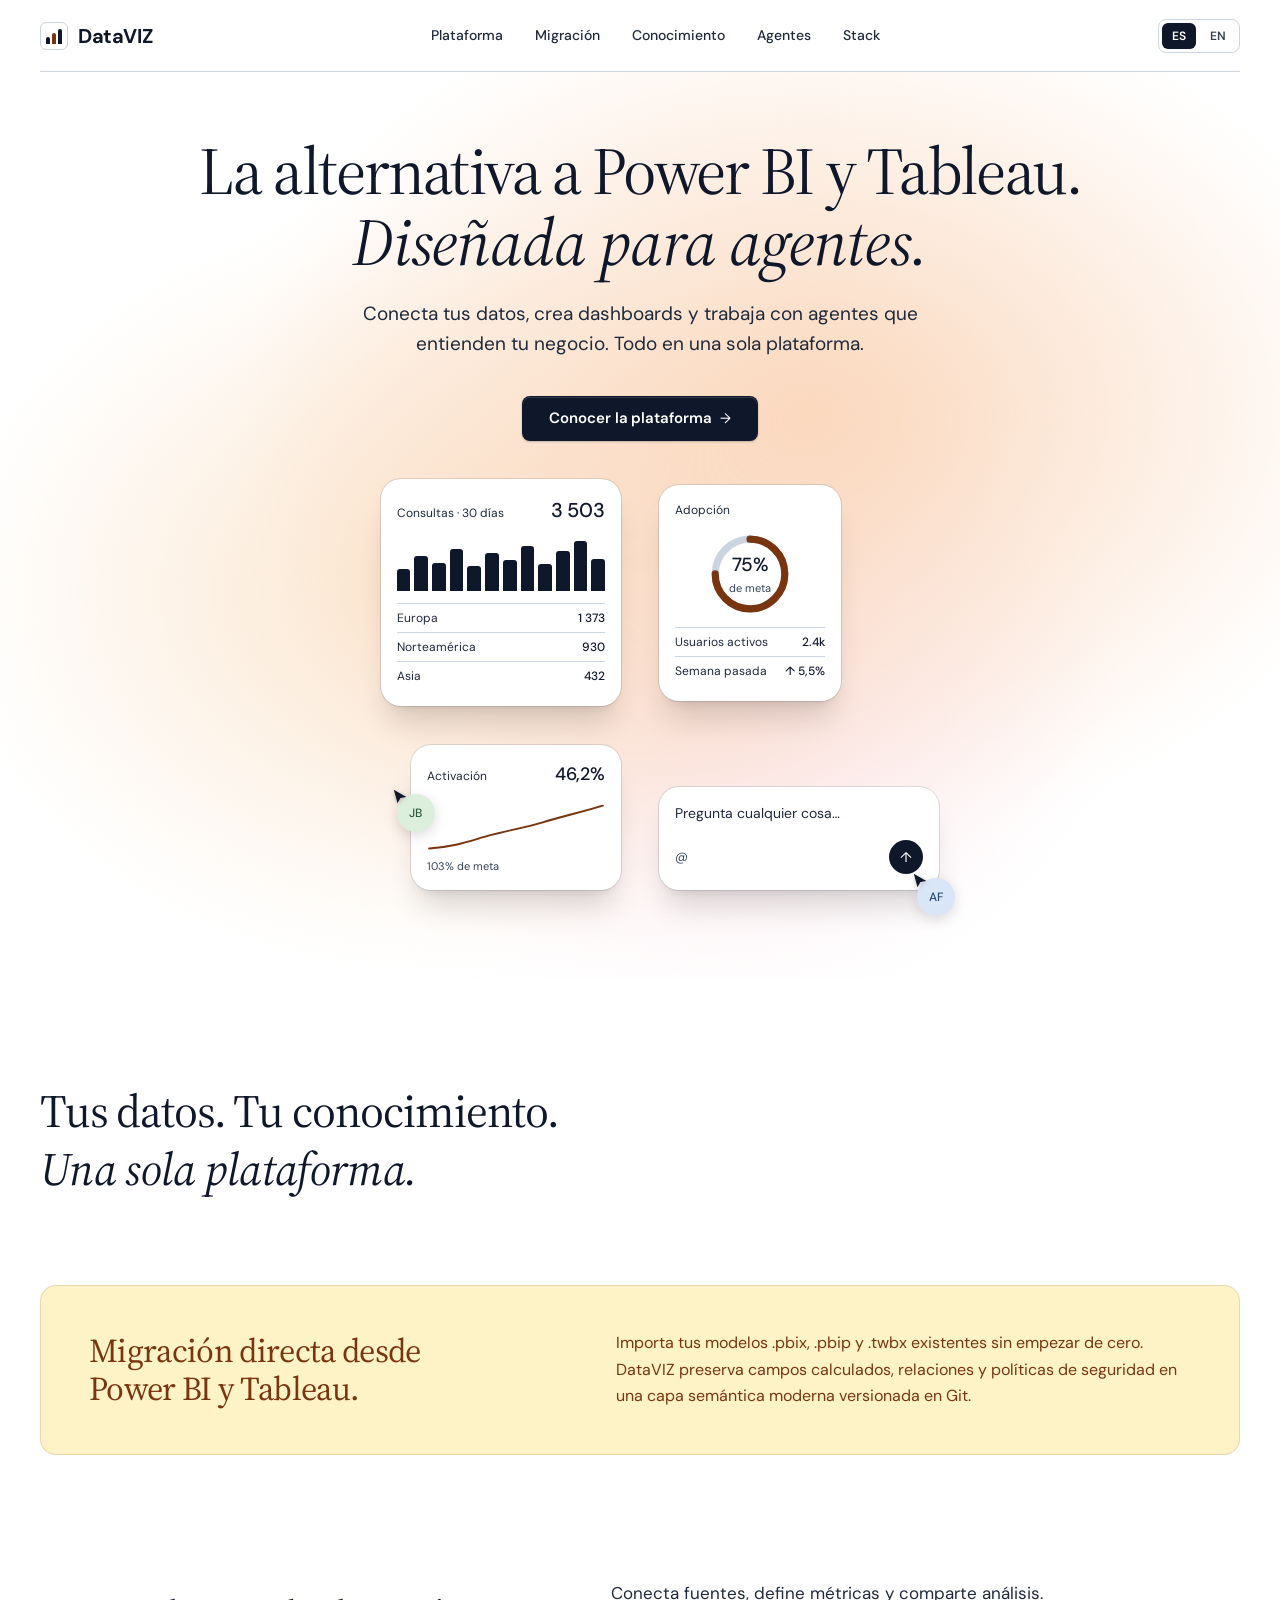
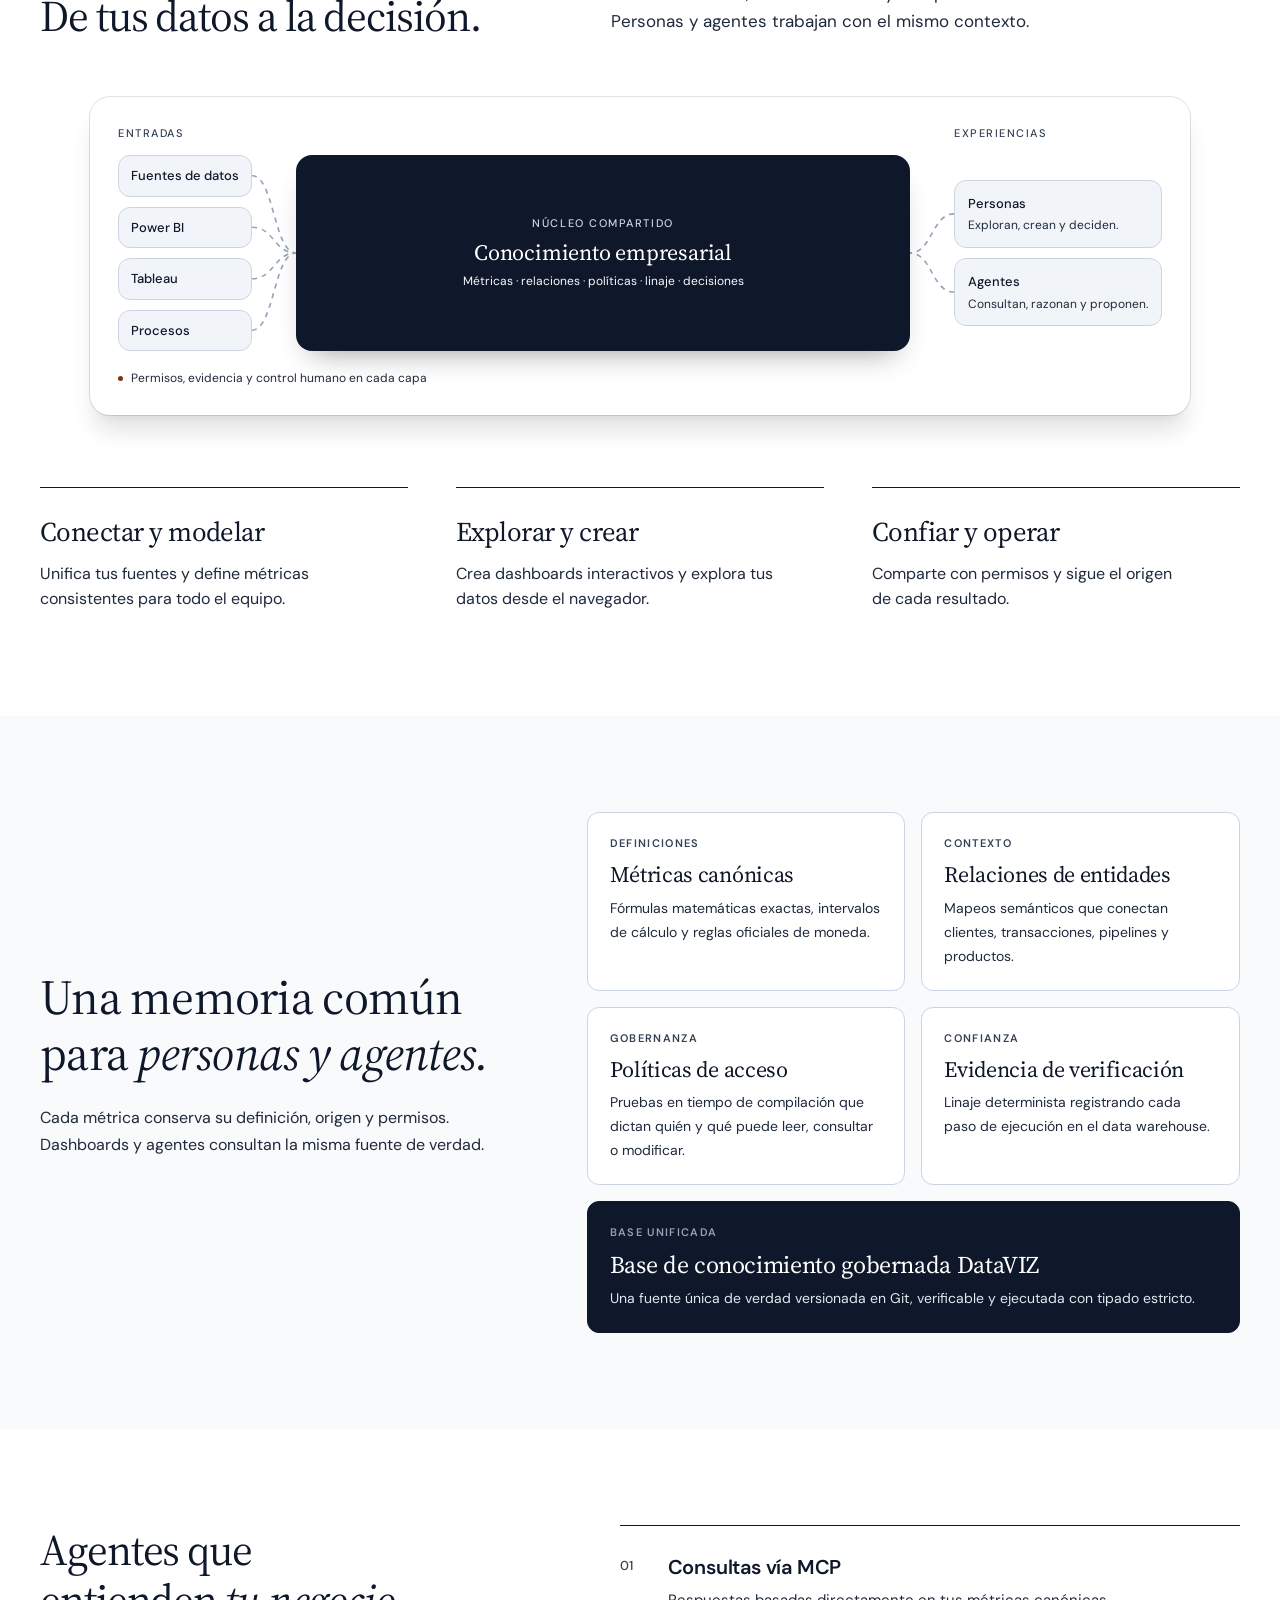
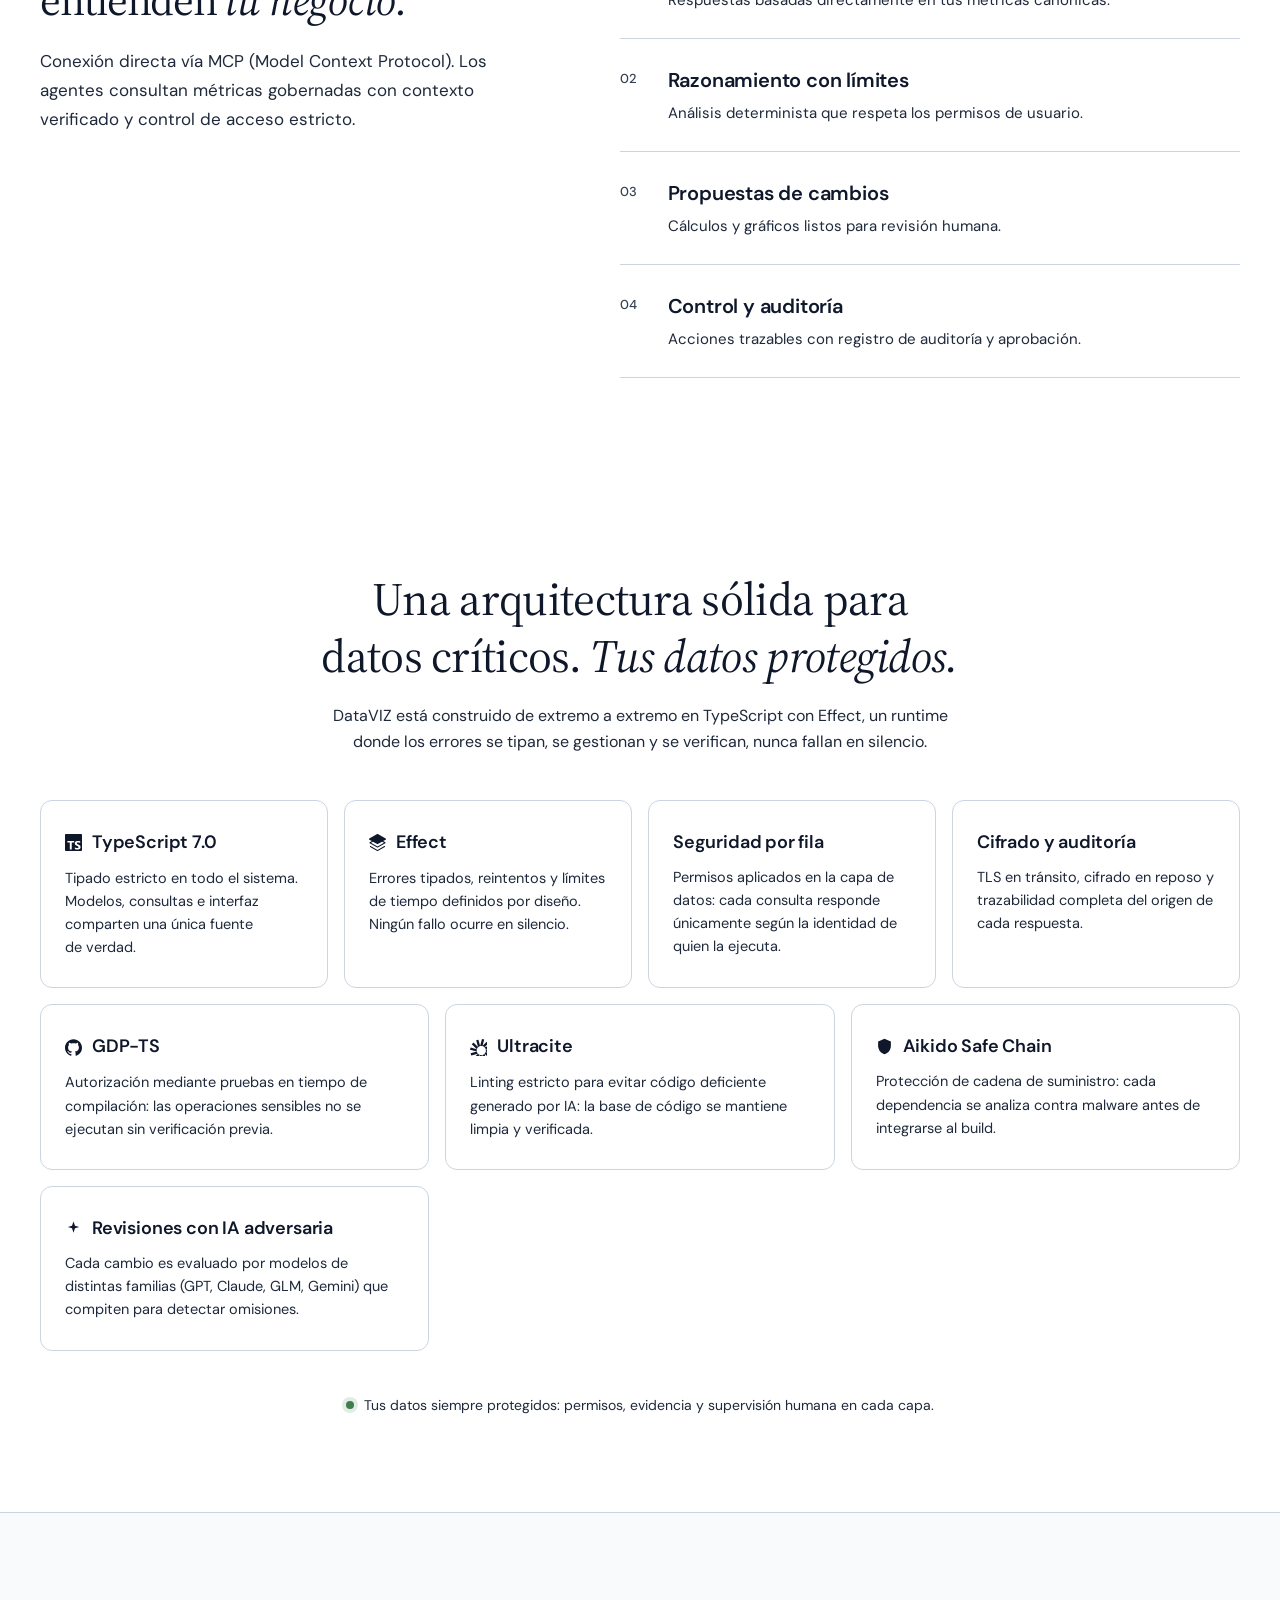
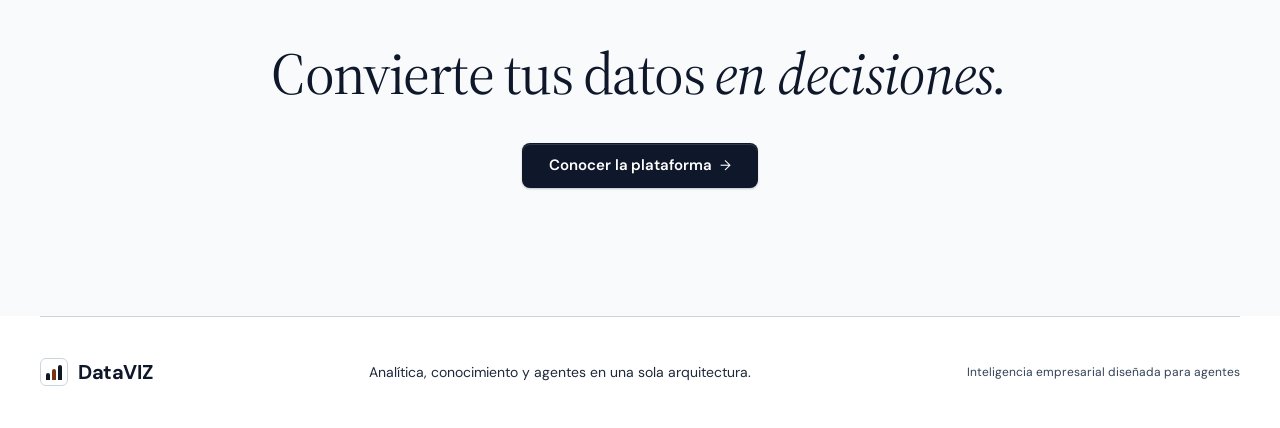
==== commit 2788d261: "feat(v1): polish ui craft and visual hierarchy" ====
--- a/es/index.html
+++ b/es/index.html
@@ -10,7 +10,7 @@
   <title>DataVIZ, Inteligencia empresarial diseñada para agentes</title>
   <link rel="preconnect" href="https://fonts.googleapis.com">
   <link rel="preconnect" href="https://fonts.gstatic.com" crossorigin>
-  <link href="https://fonts.googleapis.com/css2?family=DM+Sans:wght@400;500&family=Source+Serif+4:ital,opsz,wght@0,8..60,400;1,8..60,400&display=swap" rel="stylesheet">
+  <link href="https://fonts.googleapis.com/css2?family=DM+Sans:wght@400;500;600;700&family=Source+Serif+4:ital,opsz,wght@0,8..60,400;1,8..60,400&display=swap" rel="stylesheet">
   <link rel="stylesheet" href="/style.css">
 </head>
 <body>
--- a/style.css
+++ b/style.css
@@ -136,7 +136,8 @@
 .thesis em{color:var(--ink)}
 .section{padding-block:96px}
 .section-heading{display:grid;grid-template-columns:.9fr 1.1fr;gap:56px;align-items:end;margin-bottom:40px}
-.section-heading h2,.agent-copy h2,.section-heading p{max-width:460px;margin:0 0 6px;color:var(--slate);font-size:16px;line-height:1.65}
+.section-heading h2,.agent-copy h2{max-width:560px;margin:0;font-family:var(--serif);font-weight:400;font-size:clamp(30px,3.4vw,46px);line-height:1.15;letter-spacing:-.025em}
+.section-heading p{max-width:460px;margin:0 0 6px;color:var(--slate);font-size:17px;line-height:1.65}
 .pillars{display:grid;grid-template-columns:repeat(3,1fr);gap:16px}
 .pillar{border-top:1px solid var(--line);padding:24px 8px;min-height:0}
 .pillar h3{margin-bottom:10px;font-size:20px;font-weight:500;letter-spacing:-.01em}
@@ -190,7 +191,7 @@
 @media(max-width:640px){.stack{padding-block:72px}.stack-grid{grid-template-columns:1fr}.stack-head{margin-bottom:32px}}
 
 .closing{padding:120px 24px;text-align:center;background:var(--fog)}
-.closing h2{max-width:860px;margin:0 auto 32px}
+.closing h2{max-width:860px;margin:0 auto 36px;font-family:var(--serif);font-weight:400;font-size:clamp(36px,4.6vw,64px);line-height:1.12;letter-spacing:-.025em}
 .closing h2 em{color:var(--ink)}
 .footer{display:flex;align-items:center;justify-content:space-between;gap:20px;min-height:112px;border-top:1px solid var(--line)}
 .footer p{margin:0;color:var(--slate);font-size:13px}
@@ -239,7 +240,9 @@
 .nav-actions{justify-self:end}
 .hero{min-height:0;padding-block:32px 80px}
 .system-wrap{max-width:600px;margin-top:36px}
-.section-heading,.knowledge-inner,.agents-grid,.knowledge-inner{padding-block:80px}
+.knowledge-inner{padding-block:80px}
+.section-heading,.agents-grid{grid-template-columns:minmax(0,1fr);gap:20px}
+.agents-grid{gap:40px}
 .section-heading p{max-width:620px}
 .pillars{grid-template-columns:1fr 1fr}
 .pillar:nth-child(3){grid-column:1/-1}
@@ -282,7 +285,7 @@
 .map-cell{min-height:110px;padding:12px}
 .map-cell strong{font-size:14px}
 .map-core strong{font-size:18px}
-.agents,.migration-inner{grid-template-columns:1fr;gap:16px;padding:28px 24px}
+.migration-inner{grid-template-columns:1fr;gap:16px;padding:28px 24px}
 .closing{padding-block:88px}
 .footer{flex-direction:column;align-items:flex-start;padding-block:26px;min-height:0}
 }
@@ -316,3 +319,111 @@
 .stack-card h3 a:hover{border-bottom-color:currentColor}
 
 .tool-icon{width:17px;height:17px;display:inline-block;vertical-align:-2.5px;margin-right:8px;fill:currentColor}
+
+/* ─── Craft pass ─── */
+body{-webkit-font-smoothing:antialiased;-moz-osx-font-smoothing:grayscale;text-rendering:optimizeLegibility}
+html{scroll-padding-top:24px}
+a{text-underline-offset:.2em;text-decoration-thickness:1px}
+.skip{border-radius:8px}
+.artifact,.system,.o-card,.rows em,.art-head,.art-sub,.ring-num{font-variant-numeric:tabular-nums lining-nums}
+h1{letter-spacing:-.028em}
+.lede{max-width:580px;font-size:19px;line-height:1.6}
+.hero-actions{margin-top:36px}
+
+/* nav */
+.nav-links a{position:relative;padding-block:6px}
+.nav-links a:after{content:"";position:absolute;left:0;right:0;bottom:0;height:1px;background:var(--ink);transform:scaleX(0);transform-origin:left;transition:transform .35s var(--ease)}
+.nav-links a:hover:after,.nav-links a:focus-visible:after{transform:scaleX(1)}
+.lang-switch a:hover:not([aria-current=page]){color:var(--ink);background:var(--mist)}
+
+/* buttons */
+.button{padding:14px 26px;font-size:15px;letter-spacing:-.005em;border-radius:8px;box-shadow:inset 0 1px 0 rgba(255,255,255,.14),0 1px 2px rgba(15,23,42,.24)}
+.button:hover{background:var(--slate);box-shadow:inset 0 1px 0 rgba(255,255,255,.14),0 10px 22px -10px rgba(15,23,42,.5)}
+.button span{display:inline-block}
+@media(prefers-reduced-motion:no-preference){
+.button span{transition:transform .3s var(--ease)}
+.button:hover span{transform:translateX(3px)}
+}
+
+/* hero artifacts: one entrance, no perpetual float */
+.art-table{--ad:.55s}.art-ring{--ad:.7s}.art-line{--ad:.85s}.art-ask{--ad:1s}
+.art-table,.art-ring,.art-line,.art-ask{animation:enter .9s var(--ease) var(--ad) both}
+.system-wrap{margin:56px auto 72px}
+.system{padding:28px}
+.p-core small{color:#cbd5e1}
+.flow-path{stroke:#94a3b8}
+
+/* section rhythm */
+.thesis{padding-block:104px 88px}
+.thesis h2{max-width:900px;letter-spacing:-.025em}
+.section-heading{margin-bottom:48px}
+.section-heading p,.agent-copy p{font-size:17px}
+
+/* pillars: editorial rules, not boxes */
+.pillars{gap:48px}
+.pillar{padding:28px 0 8px;border-top:1px solid var(--ink)}
+.pillar h3{margin-bottom:12px;font-family:var(--serif);font-weight:400;font-size:27px;line-height:1.2;letter-spacing:-.02em}
+.pillar p{max-width:320px;font-size:16px}
+
+/* migration */
+.migration{padding-block:0 28px}
+.migration-inner{padding:44px 48px;border-radius:16px}
+.migration h2{margin:0;font-family:var(--serif);font-weight:400;font-size:clamp(26px,2.6vw,34px);line-height:1.15;letter-spacing:-.02em}
+.migration p{font-size:16px;line-height:1.65}
+@media(min-width:921px){.migration-inner>div{display:grid;grid-template-columns:minmax(0,.9fr) minmax(0,1.1fr);gap:56px;align-items:center}}
+@media(max-width:920px){.migration-inner>div{display:grid;gap:14px}}
+
+/* knowledge map */
+.map-cell{padding:22px;border-radius:12px}
+.map-cell-tag{font-family:var(--sans);font-size:11px;font-weight:600;letter-spacing:.12em;margin-bottom:10px}
+.map-cell strong{font-family:var(--serif);font-weight:400;font-size:22px;line-height:1.2;letter-spacing:-.015em;margin-bottom:8px}
+.map-cell span{font-size:14px;line-height:1.55}
+.map-cell.map-core strong{font-size:24px}
+.map-cell.map-core span{font-size:14px;color:#e2e8f0}
+
+/* agents: the sequence is real, so it is numbered */
+.agent-list{counter-reset:step;border-top:1px solid var(--ink)}
+.agent-step{counter-increment:step;grid-template-columns:48px minmax(0,1fr);gap:0;padding:26px 0}
+.agent-step:before{content:counter(step,decimal-leading-zero);padding-top:4px;color:var(--ash);font-size:13px;font-weight:500;letter-spacing:.04em;font-variant-numeric:tabular-nums}
+.agent-step h3{margin:0 0 6px;font-size:20px;font-weight:600}
+.agent-step p{font-size:15px}
+
+/* stack: 4 + 3 so the last row is never ragged */
+.stack-grid{grid-template-columns:repeat(12,minmax(0,1fr))}
+.stack-card{grid-column:span 3;padding:28px 24px;border-radius:12px;box-shadow:none}
+.stack-card:nth-child(n+5){grid-column:span 4}
+.stack-card h3{display:flex;align-items:center;gap:10px;margin-bottom:10px;font-size:18px;font-weight:600}
+.stack-card h3 .tool-icon{margin-right:0;flex:none;vertical-align:baseline}
+.stack-card p{font-size:14.5px}
+.stack-note{margin-top:44px}
+@media(max-width:920px){.stack-grid{grid-template-columns:repeat(2,minmax(0,1fr))}.stack-card,.stack-card:nth-child(n+5){grid-column:auto}.stack-card:last-child{grid-column:1/-1}}
+@media(max-width:640px){.stack-grid{grid-template-columns:1fr}.stack-card:last-child{grid-column:auto}}
+
+/* hover: only things you can click react; content stays still */
+@media(prefers-reduced-motion:no-preference){
+.pillar:hover,.map-cell:hover,.stack-card:hover,.o-card:hover,.node:hover{transform:none;box-shadow:none}
+.stack-card,.map-cell{transition:border-color .3s var(--ease)}
+.stack-card:hover,.map-cell:not(.map-core):hover{border-color:var(--smoke)}
+}
+
+/* closing + footer */
+.closing{padding-block:128px;border-top:1px solid var(--line)}
+.footer p{font-size:14px}
+
+@media(max-width:640px){
+.button{padding:13px 22px}
+.lede{font-size:17px}
+.system{padding:16px}
+.thesis{padding-block:72px 56px}
+.pillars{gap:32px}
+.migration-inner{padding:28px 24px}
+.agent-step{grid-template-columns:40px minmax(0,1fr)}
+.map-cell strong{font-size:18px}
+.map-cell.map-core strong{font-size:20px}
+.map-cell span{font-size:13px}
+.closing{padding-block:88px}
+}
+@media(prefers-reduced-motion:reduce){
+.art-table,.art-ring,.art-line,.art-ask{animation:none}
+.nav-links a:after{transition:none}
+}
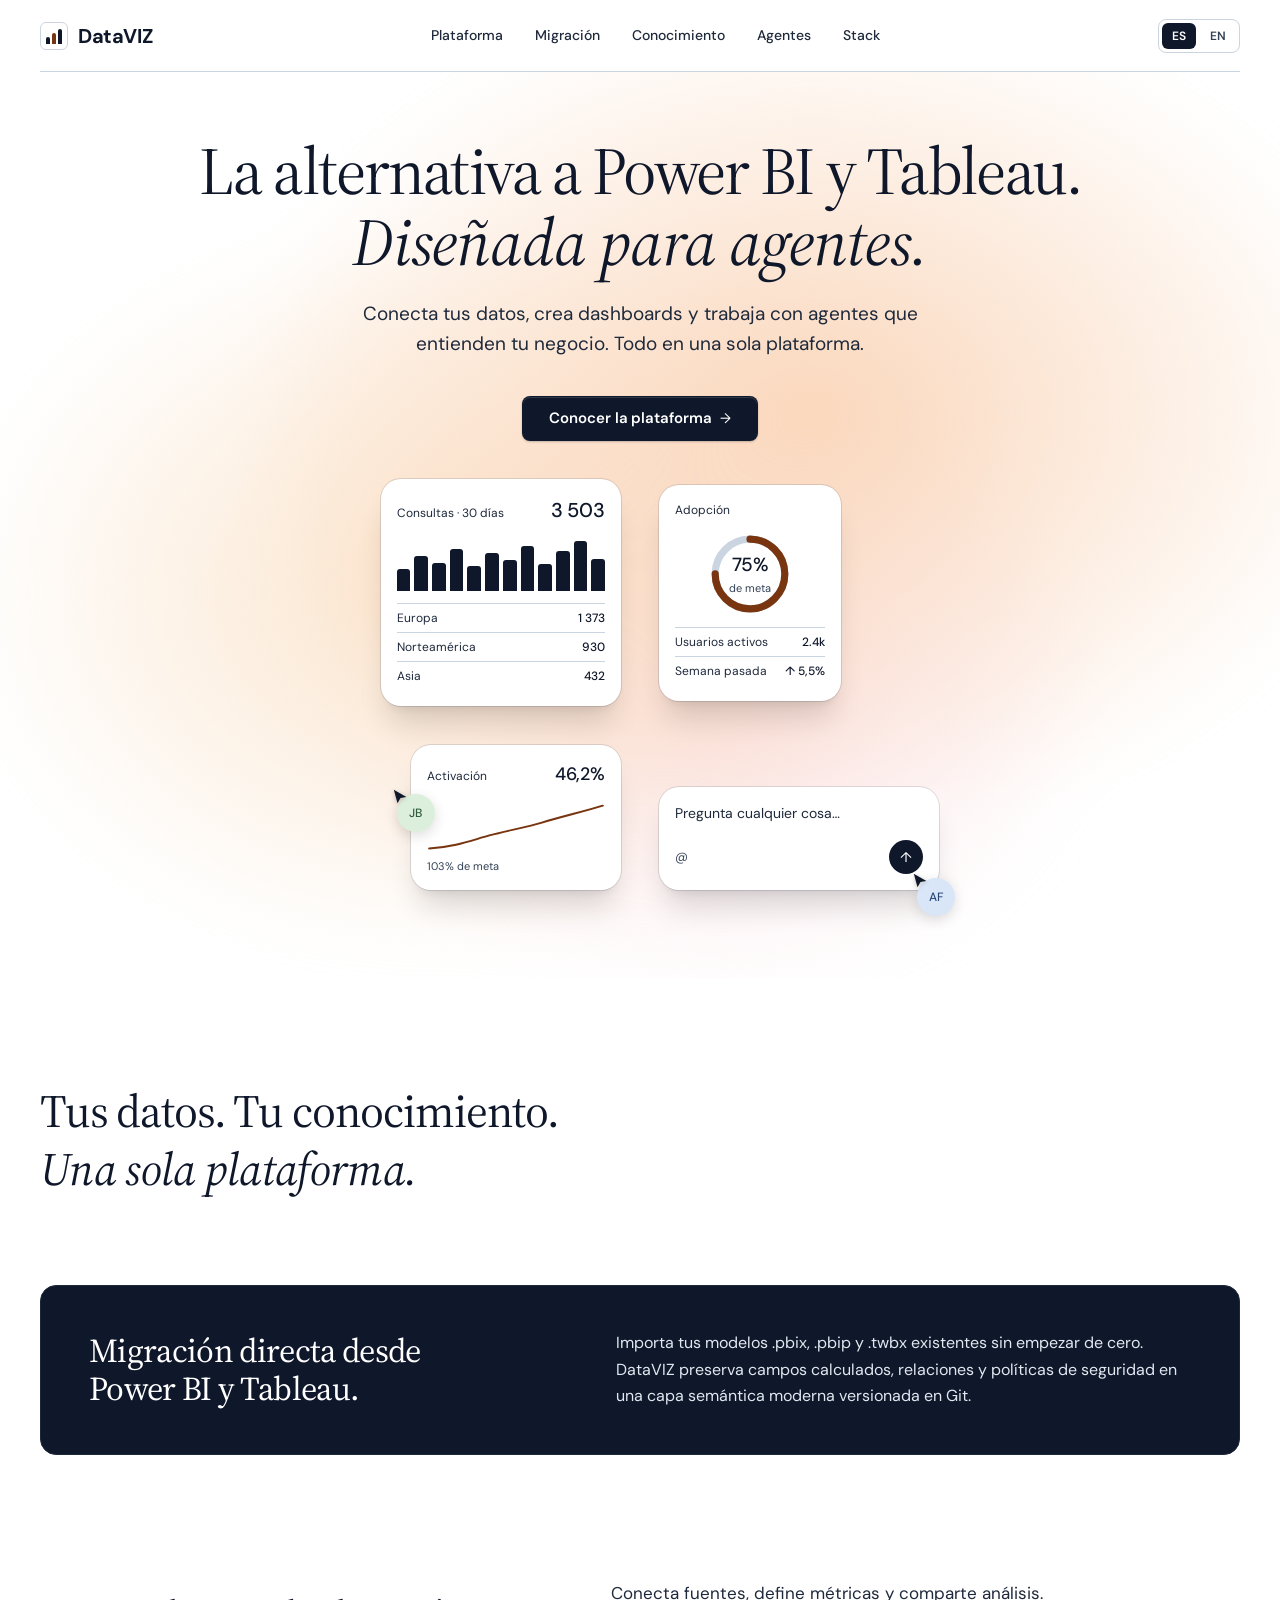
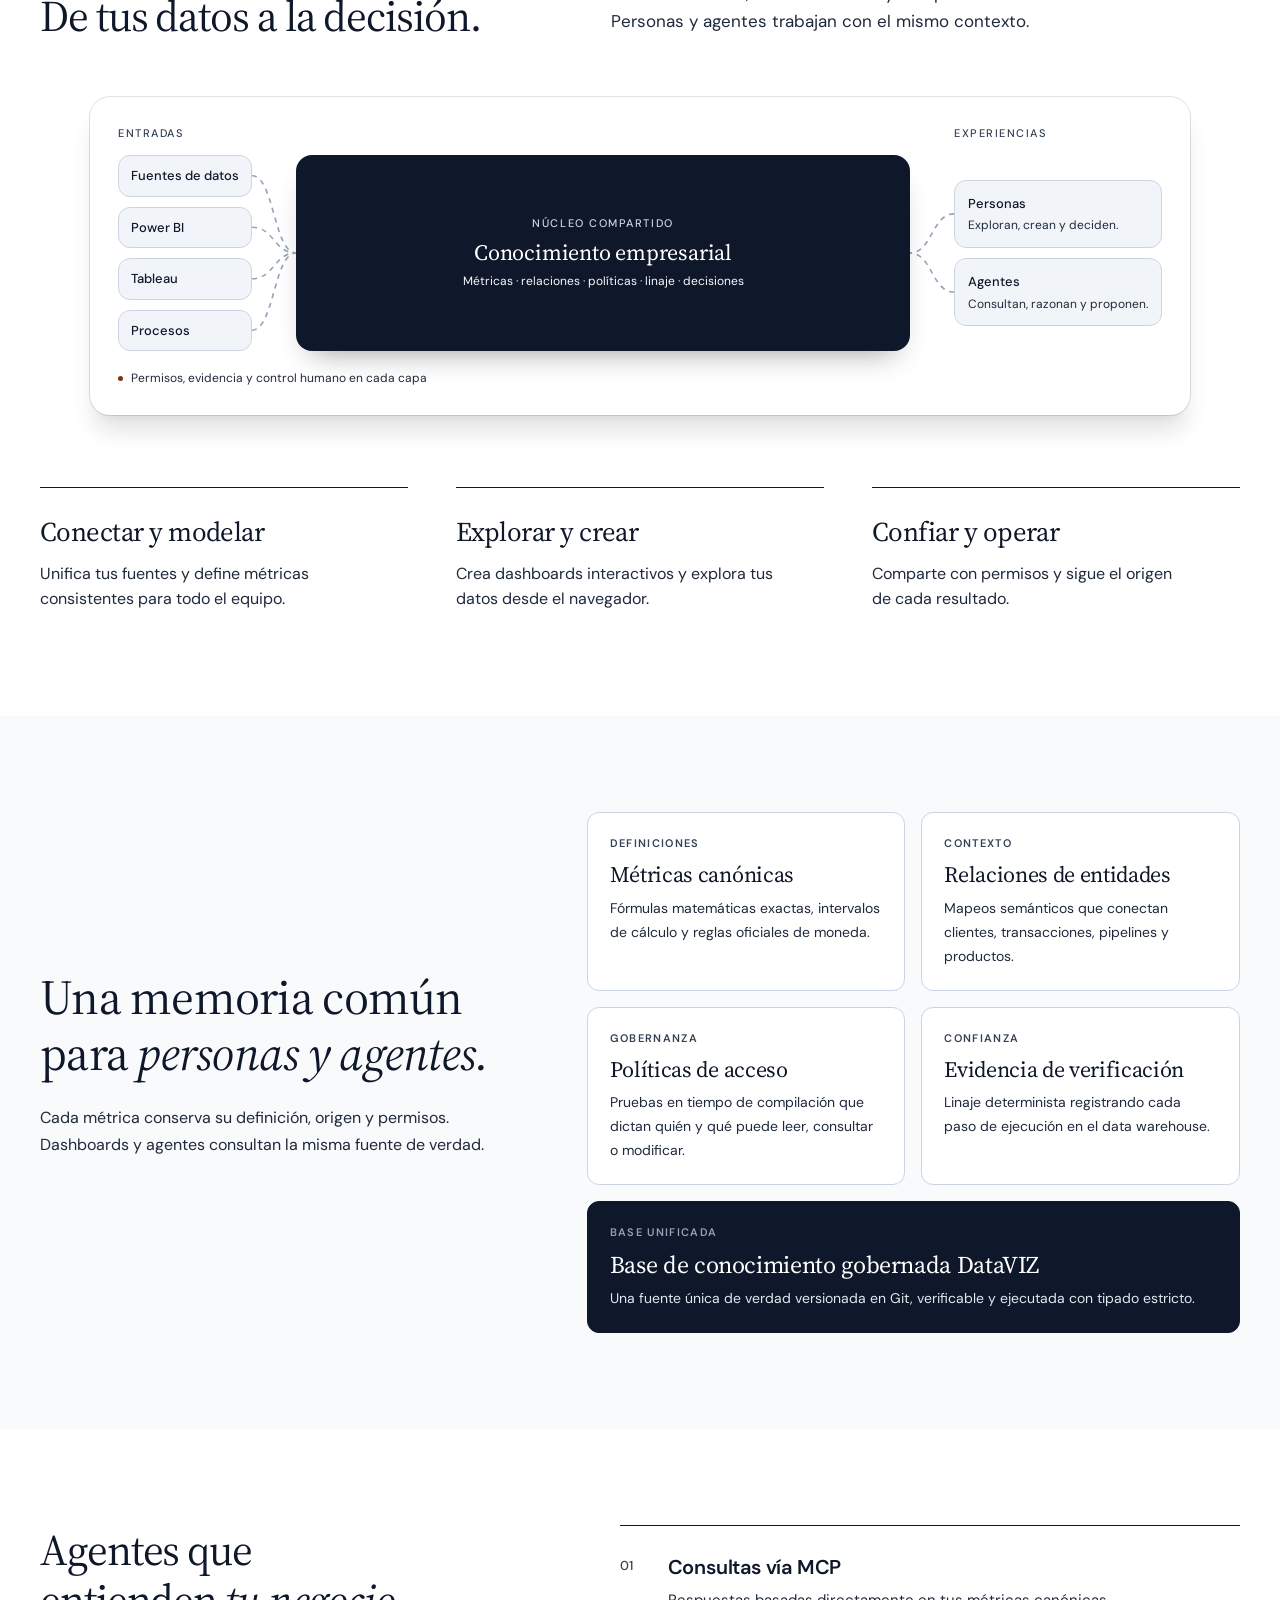
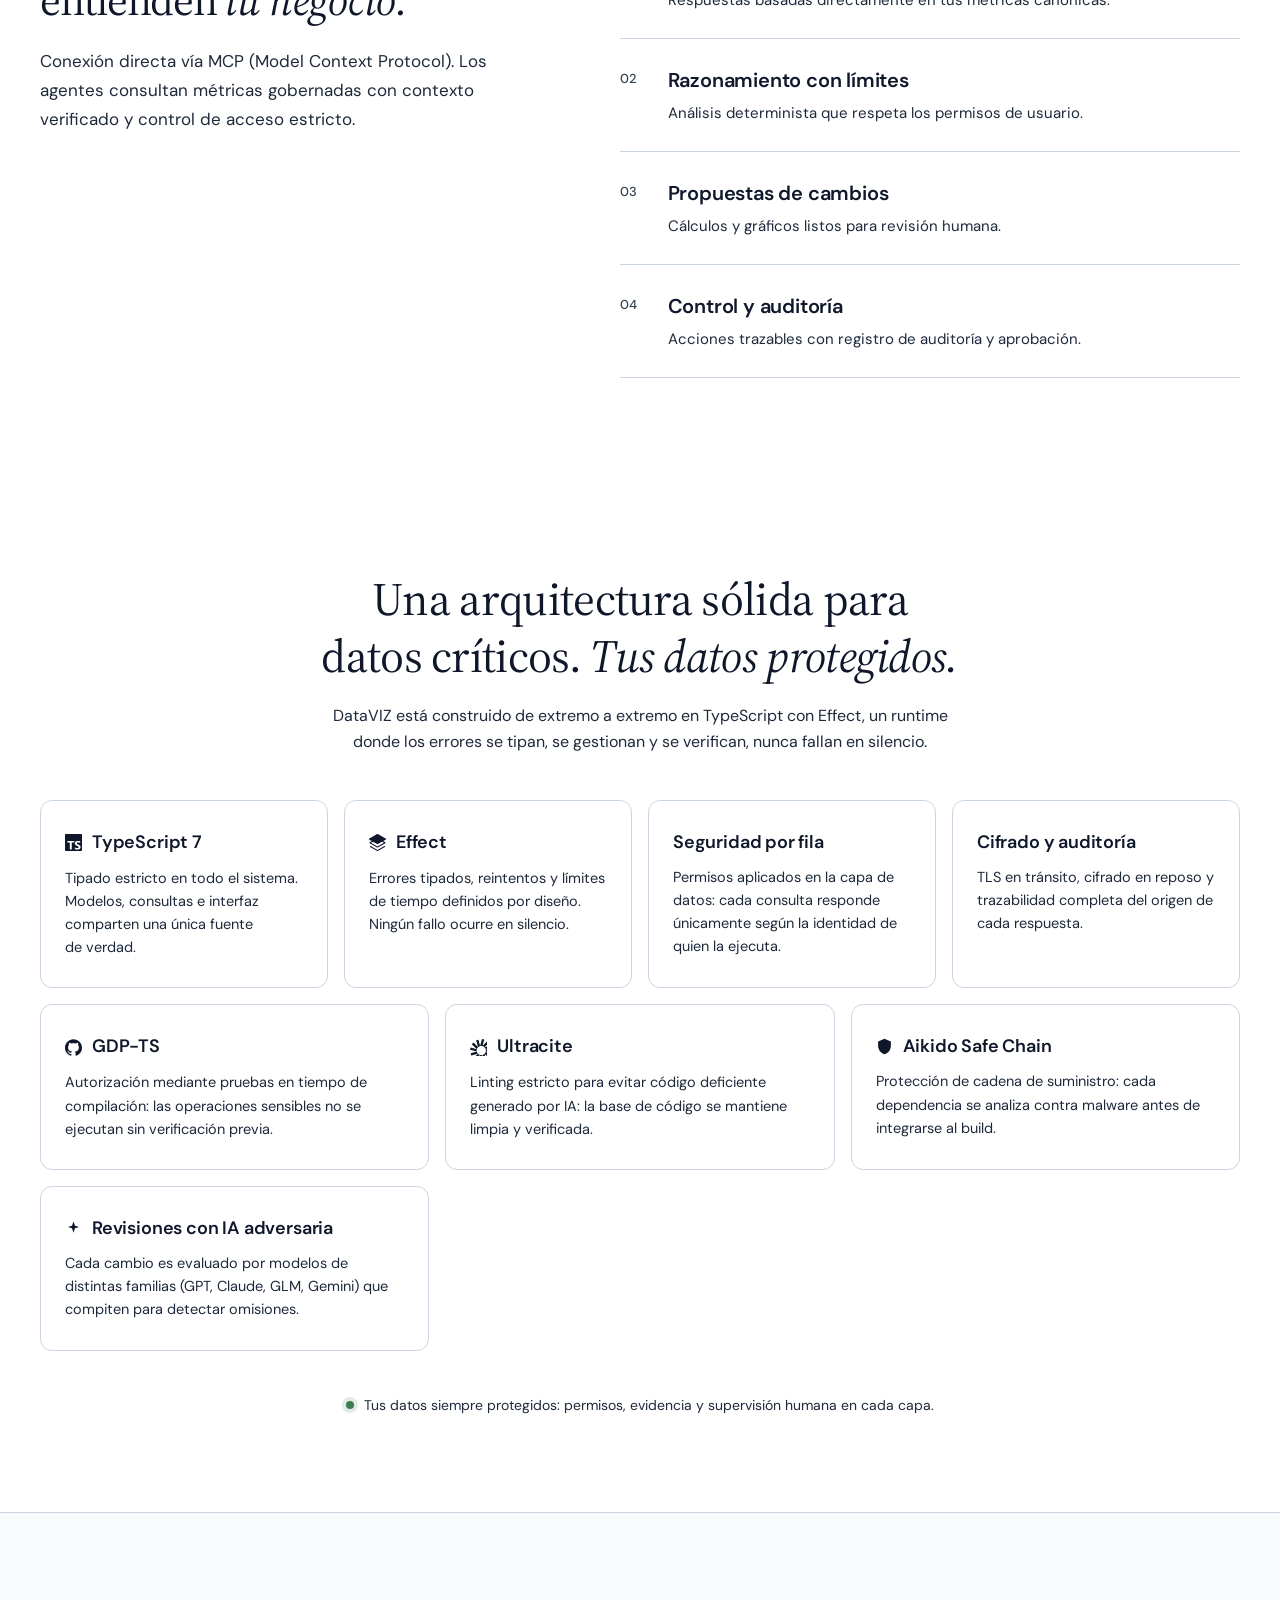
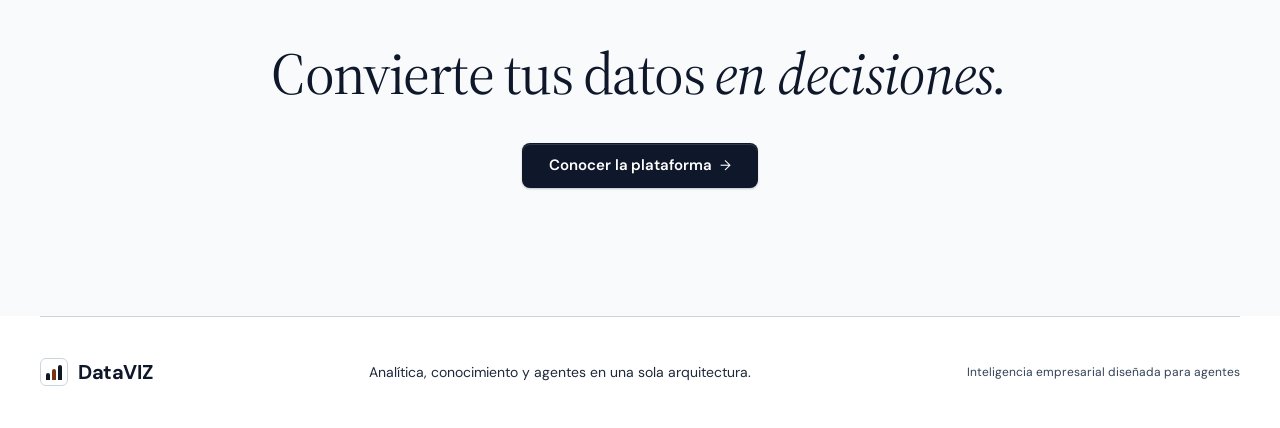
==== commit a2a6207c: "Improve migration box contrast; rename TypeScript 7.0 to TypeScript 7" ====
--- a/es/index.html
+++ b/es/index.html
@@ -166,7 +166,7 @@
         <p class="reveal" style="--d:100ms">DataVIZ está construido de extremo a extremo en TypeScript con Effect, un runtime donde los errores se tipan, se gestionan y se verifican, nunca fallan en silencio.</p>
       </div>
       <div class="stack-grid">
-        <article class="stack-card reveal"><h3><svg class="tool-icon" viewBox="0 0 24 24" fill="currentColor" aria-hidden="true"><title>TypeScript</title><path d="M1.125 0C.502 0 0 .502 0 1.125v21.75C0 23.498.502 24 1.125 24h21.75c.623 0 1.125-.502 1.125-1.125V1.125C24 .502 23.498 0 22.875 0zm17.363 9.75c.612 0 1.154.037 1.627.111a6.38 6.38 0 0 1 1.306.34v2.458a3.95 3.95 0 0 0-.643-.361 5.093 5.093 0 0 0-.717-.26 5.453 5.453 0 0 0-1.426-.2c-.3 0-.573.028-.819.086a2.1 2.1 0 0 0-.623.242c-.17.104-.3.229-.393.374a.888.888 0 0 0-.14.49c0 .196.053.373.156.529.104.156.252.304.443.444s.423.276.696.41c.273.135.582.274.926.416.47.197.892.407 1.266.628.374.222.695.473.963.753.268.279.472.598.614.957.142.359.214.776.214 1.253 0 .657-.125 1.21-.373 1.656a3.033 3.033 0 0 1-1.012 1.085 4.38 4.38 0 0 1-1.487.596c-.566.12-1.163.18-1.79.18a9.916 9.916 0 0 1-1.84-.164 5.544 5.544 0 0 1-1.512-.493v-2.63a5.033 5.033 0 0 0 3.237 1.2c.333 0 .624-.03.872-.09.249-.06.456-.144.623-.25.166-.108.29-.234.373-.38a1.023 1.023 0 0 0-.074-1.089 2.12 2.12 0 0 0-.537-.5 5.597 5.597 0 0 0-.807-.444 27.72 27.72 0 0 0-1.007-.436c-.918-.383-1.602-.852-2.053-1.405-.45-.553-.676-1.222-.676-2.005 0-.614.123-1.141.369-1.582.246-.441.58-.804 1.004-1.089a4.494 4.494 0 0 1 1.47-.629 7.536 7.536 0 0 1 1.77-.201zm-15.113.188h9.563v2.166H9.506v9.646H6.789v-9.646H3.375z"/></svg><a href="https://www.typescriptlang.org/" target="_blank" rel="noopener">TypeScript 7.0</a></h3><p>Tipado estricto en todo el sistema. Modelos, consultas e interfaz comparten una única fuente de verdad.</p></article>
+        <article class="stack-card reveal"><h3><svg class="tool-icon" viewBox="0 0 24 24" fill="currentColor" aria-hidden="true"><title>TypeScript</title><path d="M1.125 0C.502 0 0 .502 0 1.125v21.75C0 23.498.502 24 1.125 24h21.75c.623 0 1.125-.502 1.125-1.125V1.125C24 .502 23.498 0 22.875 0zm17.363 9.75c.612 0 1.154.037 1.627.111a6.38 6.38 0 0 1 1.306.34v2.458a3.95 3.95 0 0 0-.643-.361 5.093 5.093 0 0 0-.717-.26 5.453 5.453 0 0 0-1.426-.2c-.3 0-.573.028-.819.086a2.1 2.1 0 0 0-.623.242c-.17.104-.3.229-.393.374a.888.888 0 0 0-.14.49c0 .196.053.373.156.529.104.156.252.304.443.444s.423.276.696.41c.273.135.582.274.926.416.47.197.892.407 1.266.628.374.222.695.473.963.753.268.279.472.598.614.957.142.359.214.776.214 1.253 0 .657-.125 1.21-.373 1.656a3.033 3.033 0 0 1-1.012 1.085 4.38 4.38 0 0 1-1.487.596c-.566.12-1.163.18-1.79.18a9.916 9.916 0 0 1-1.84-.164 5.544 5.544 0 0 1-1.512-.493v-2.63a5.033 5.033 0 0 0 3.237 1.2c.333 0 .624-.03.872-.09.249-.06.456-.144.623-.25.166-.108.29-.234.373-.38a1.023 1.023 0 0 0-.074-1.089 2.12 2.12 0 0 0-.537-.5 5.597 5.597 0 0 0-.807-.444 27.72 27.72 0 0 0-1.007-.436c-.918-.383-1.602-.852-2.053-1.405-.45-.553-.676-1.222-.676-2.005 0-.614.123-1.141.369-1.582.246-.441.58-.804 1.004-1.089a4.494 4.494 0 0 1 1.47-.629 7.536 7.536 0 0 1 1.77-.201zm-15.113.188h9.563v2.166H9.506v9.646H6.789v-9.646H3.375z"/></svg><a href="https://www.typescriptlang.org/" target="_blank" rel="noopener">TypeScript 7</a></h3><p>Tipado estricto en todo el sistema. Modelos, consultas e interfaz comparten una única fuente de verdad.</p></article>
         <article class="stack-card reveal" style="--d:90ms"><h3><svg class="tool-icon" viewBox="0 0 24 24" fill="currentColor" aria-hidden="true"><title>Effect</title><path d="M11.846.007a.8.8 0 0 0-.312.103L.454 6.346a.8.8 0 0 0-.397.855.8.8 0 0 0 .408.78L3.99 9.976 1.033 11.64a.76.76 0 0 0-.374.838c-.033.265.07.541.378.715l10.546 5.967a.8.8 0 0 0 .61.073.8.8 0 0 0 .27-.094l10.548-5.968c.31-.175.412-.454.376-.72a.76.76 0 0 0-.383-.79l-3.01-1.693 3.554-2.012a.8.8 0 0 0 .399-.836.8.8 0 0 0-.412-.753L12.455.13a.8.8 0 0 0-.28-.097.8.8 0 0 0-.227-.033m6.482 10.853 2.78 1.566-9.205 5.21-9.21-5.213 2.76-1.554 5.99 3.387a.83.83 0 0 0 .638.076.8.8 0 0 0 .285-.098zm3.572 6.03a.75.75 0 0 0-.35.098l-9.67 5.47-9.635-5.45a.75.75 0 0 0-1.01.267.717.717 0 0 0 .27.99l9.976 5.644a.75.75 0 0 0 .372.098c.079 0 .294-.026.46-.117l9.978-5.645a.716.716 0 0 0 .27-.99.75.75 0 0 0-.661-.364"/></svg><a href="https://effect.website" target="_blank" rel="noopener">Effect</a></h3><p>Errores tipados, reintentos y límites de tiempo definidos por diseño. Ningún fallo ocurre en silencio.</p></article>
         <article class="stack-card reveal" style="--d:180ms"><h3>Seguridad por fila</h3><p>Permisos aplicados en la capa de datos: cada consulta responde únicamente según la identidad de quien la ejecuta.</p></article>
         <article class="stack-card reveal" style="--d:270ms"><h3>Cifrado y auditoría</h3><p>TLS en tránsito, cifrado en reposo y trazabilidad completa del origen de cada respuesta.</p></article>
--- a/style.css
+++ b/style.css
@@ -168,10 +168,10 @@
 .agent-step p{max-width:470px;margin:0;color:var(--slate);font-size:14px;line-height:1.6}
 
 .migration{padding-block:28px}
-.migration-inner{display:grid;grid-template-columns:1fr;align-items:center;padding:36px 40px;background:var(--peach);border-radius:16px;border:1px solid rgba(120,53,15,.15)}
-.migration h2{margin:0 0 10px;font-size:24px;font-weight:600;letter-spacing:-.01em;color:var(--sienna)}
-.migration p{max-width:820px;margin:0;color:#78350f;font-size:15px;line-height:1.6}
-.migration ::selection{background:var(--sienna);color:var(--peach)}
+.migration-inner{display:grid;grid-template-columns:1fr;align-items:center;padding:36px 40px;background:var(--ink);border-radius:16px;border:1px solid var(--slate)}
+.migration h2{margin:0 0 10px;font-size:24px;font-weight:600;letter-spacing:-.01em;color:#fff}
+.migration p{max-width:820px;margin:0;color:#e2e8f0;font-size:15px;line-height:1.6}
+.migration ::selection{background:#fff;color:var(--ink)}
 
 .core-chip{display:inline-flex;align-items:center;gap:7px;align-self:flex-start;margin-top:14px;padding:6px 12px;border:1px solid rgba(255,255,255,.25);border-radius:9999px;color:#dfe3e9;font-size:11px;font-weight:500;letter-spacing:.02em}
 .core-chip:before{content:"";width:6px;height:6px;border-radius:50%;background:var(--peach)}
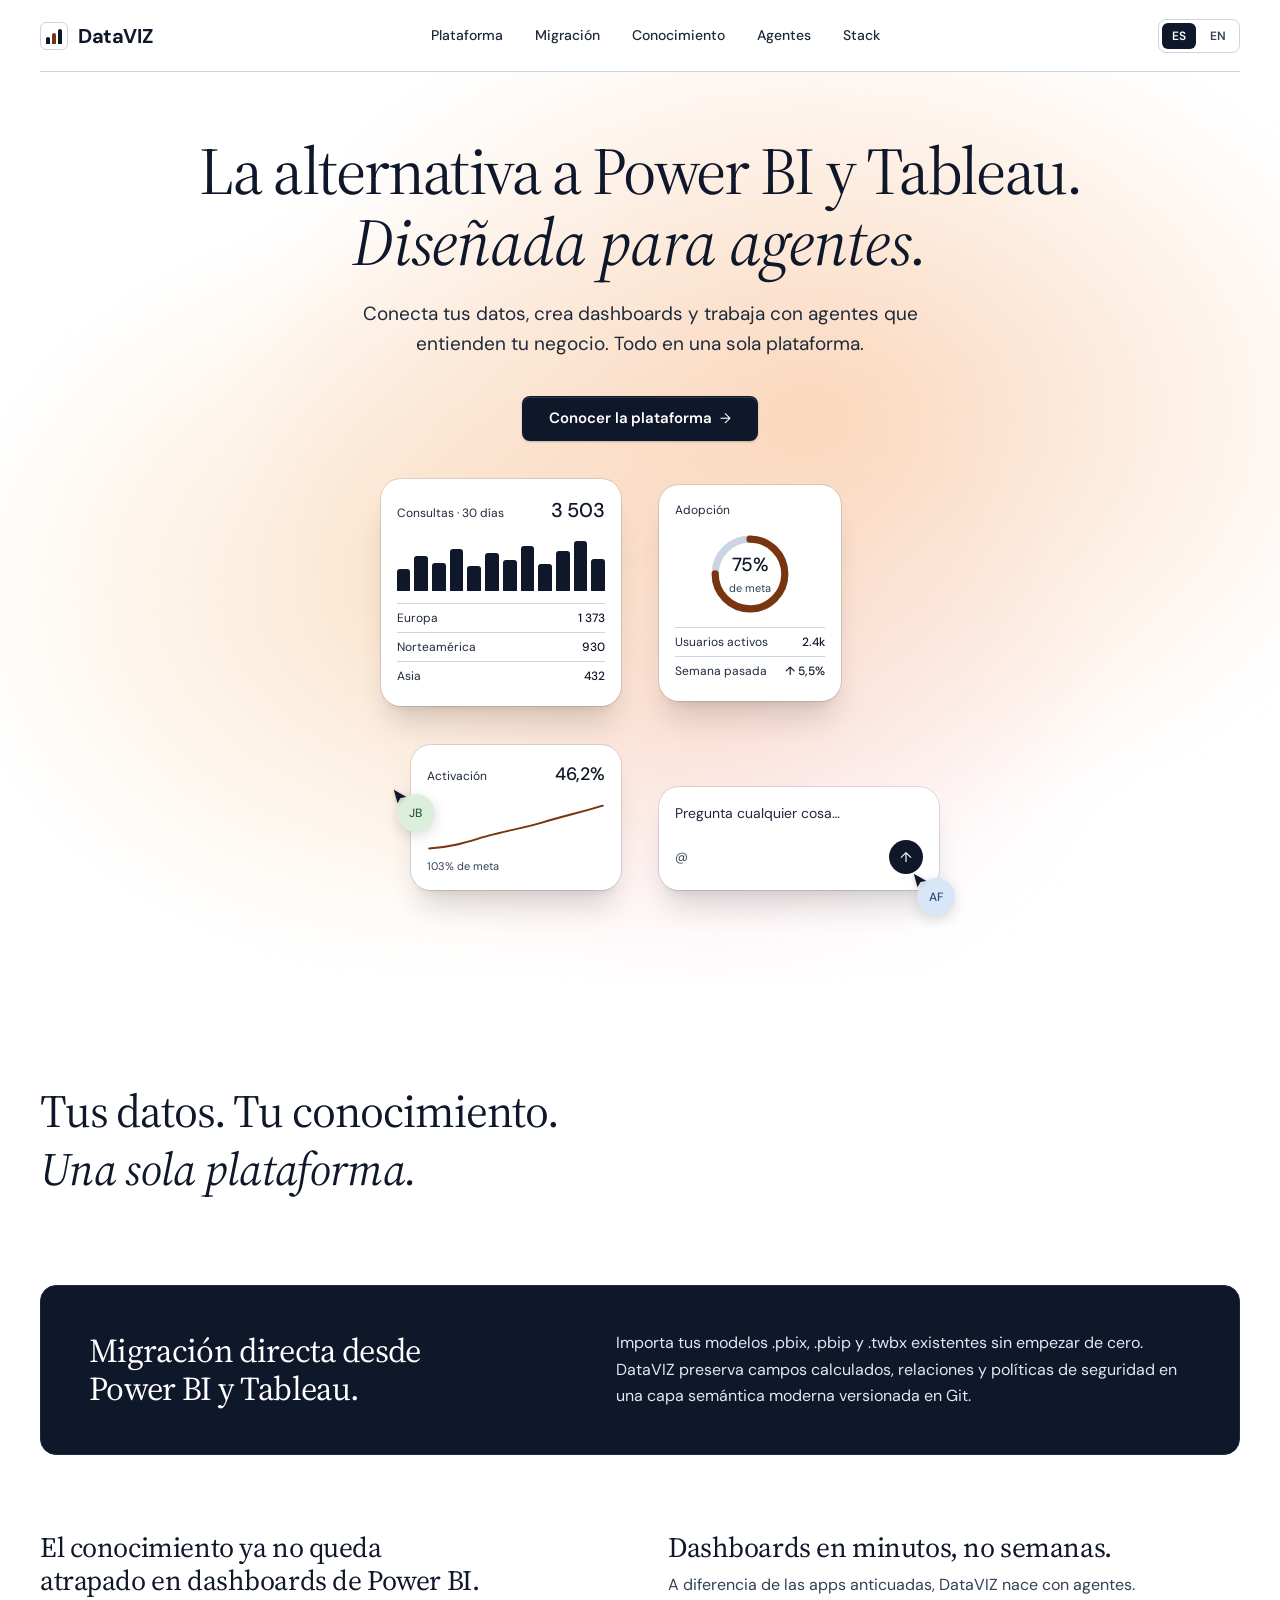
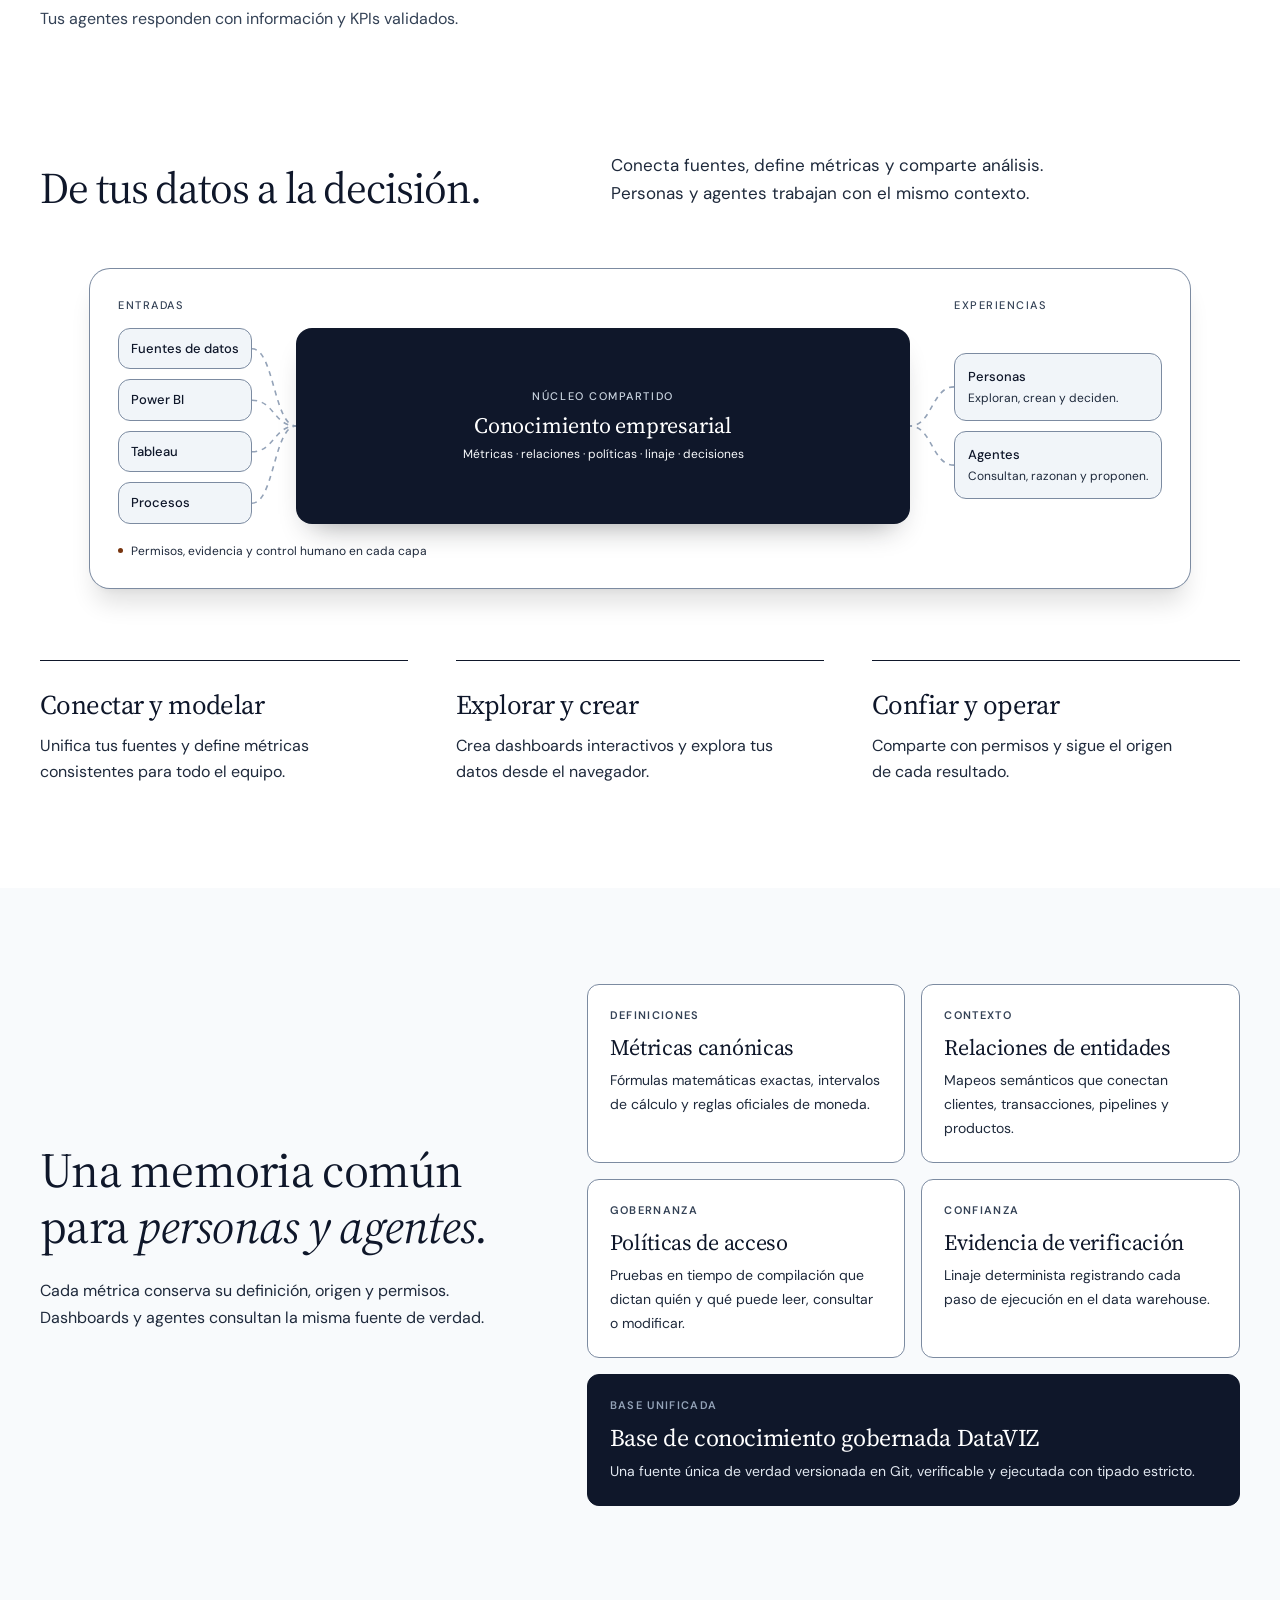
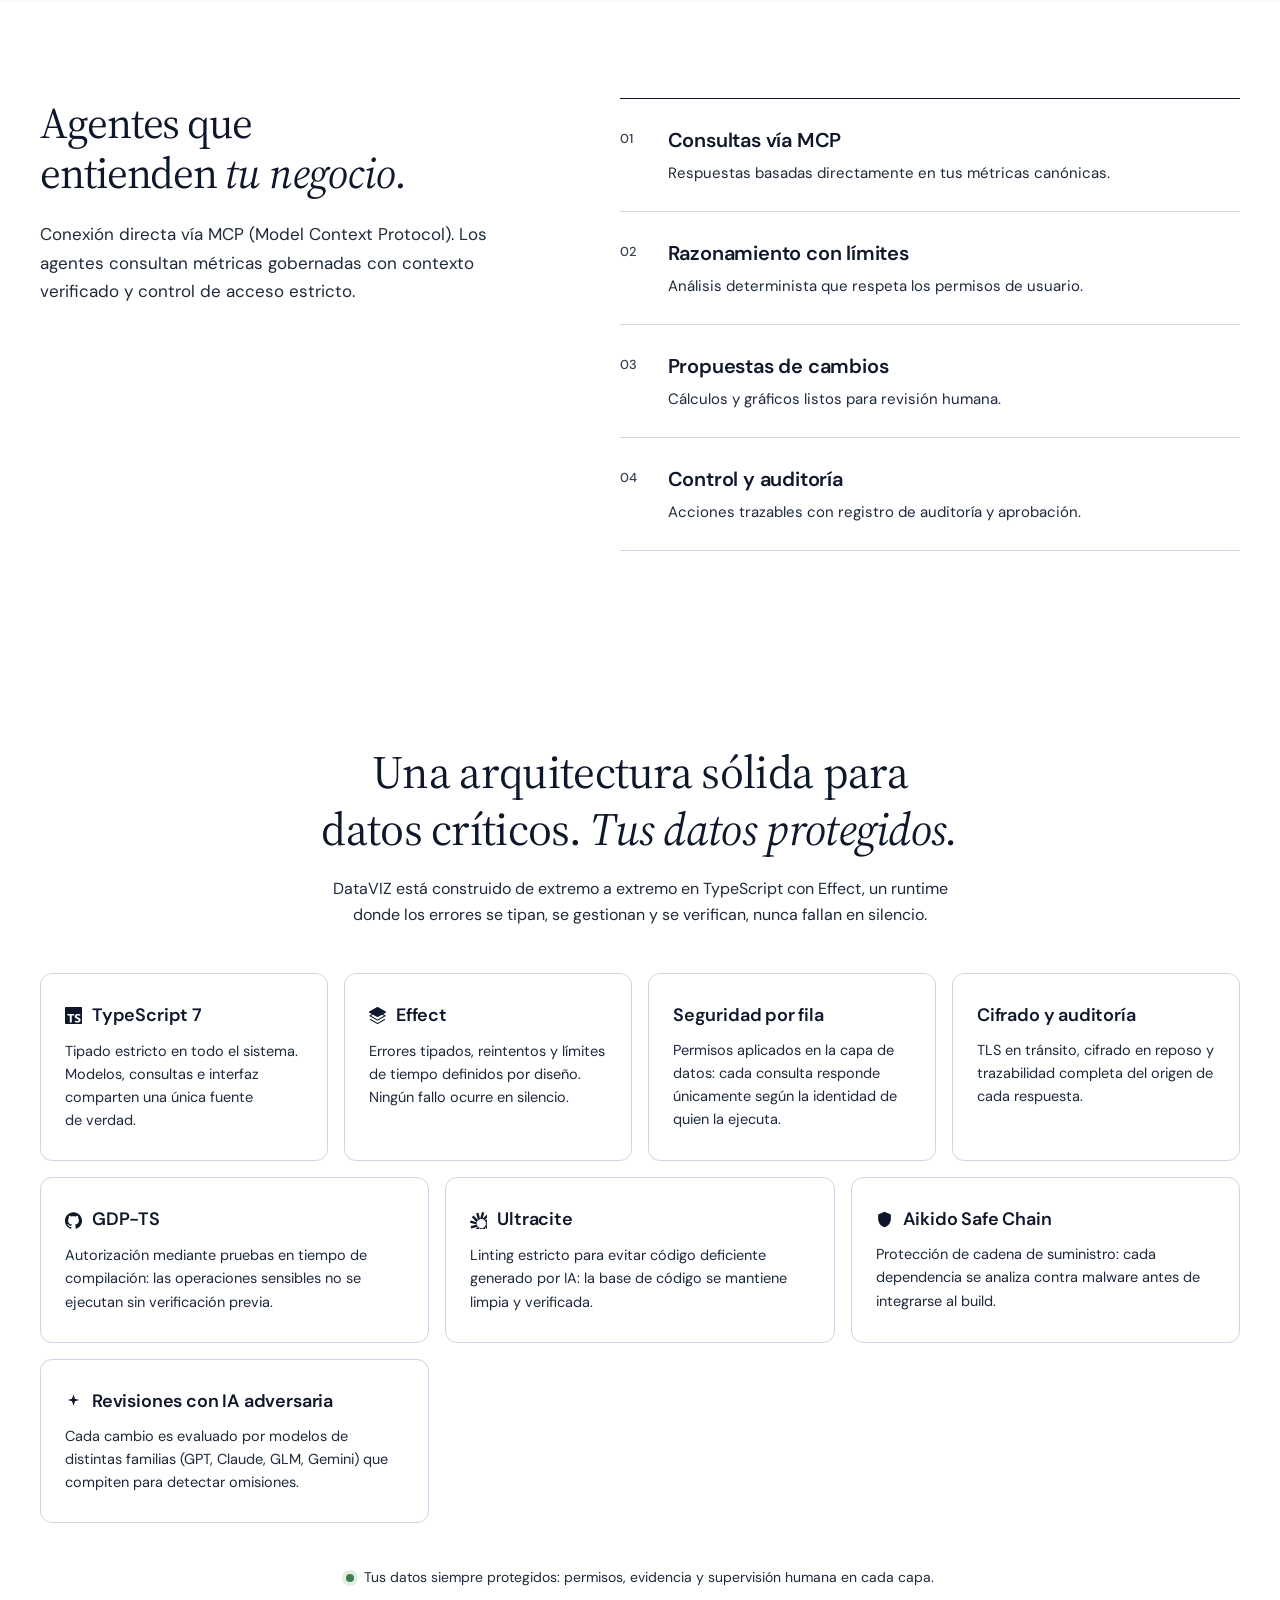
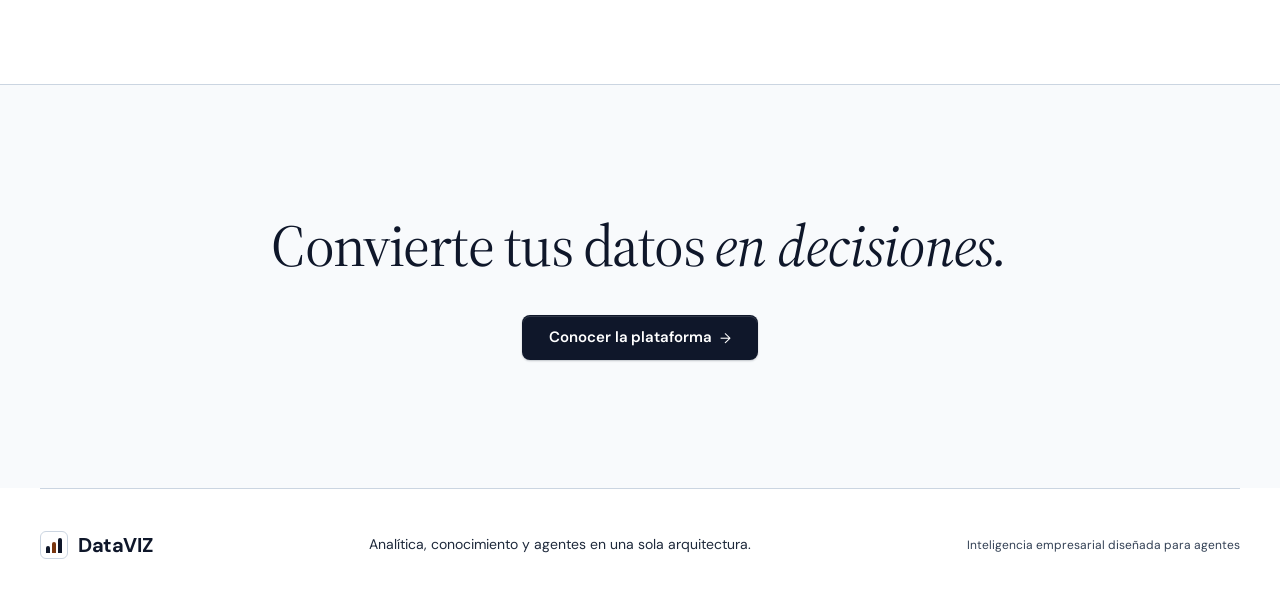
==== commit 7dcad22e: "Stronger borders on system diagram and cards; add agent-native claims" ====
--- a/es/index.html
+++ b/es/index.html
@@ -76,6 +76,11 @@
           <p class="reveal" style="--d:100ms">Importa tus modelos .pbix, .pbip y .twbx existentes sin empezar de cero. DataVIZ preserva campos calculados, relaciones y políticas de seguridad en una capa semántica moderna versionada en Git.</p>
         </div>
       </div>
+    </section>
+
+    <section class="container claims" aria-label="DataVIZ">
+      <div class="claim reveal"><h3>El conocimiento ya no queda atrapado en dashboards de Power BI.</h3><p>Tus agentes responden con información y KPIs validados.</p></div>
+      <div class="claim reveal" style="--d:100ms"><h3>Dashboards en minutos, no semanas.</h3><p>A diferencia de las apps anticuadas, DataVIZ nace con agentes.</p></div>
     </section>
 
     <section class="container section" id="plataforma" aria-labelledby="platform-title">
--- a/style.css
+++ b/style.css
@@ -102,13 +102,13 @@
 .art-ask .bubble{right:-16px;bottom:-26px}
 
 .system-wrap{max-width:1100px;margin:52px auto 60px}
-.system{position:relative;padding:22px;background:#fff;border-radius:20px;box-shadow:0 0 0 1px rgba(4,23,43,.12),0 20px 25px -5px rgba(0,0,0,.12),0 8px 10px -6px rgba(0,0,0,.06);animation:enter .9s .15s var(--ease) both}
+.system{position:relative;padding:22px;background:#fff;border-radius:20px;box-shadow:0 0 0 1px #7c8ba1,0 20px 25px -5px rgba(0,0,0,.12),0 8px 10px -6px rgba(0,0,0,.06);animation:enter .9s .15s var(--ease) both}
 .pipeline{position:relative;display:grid;grid-template-columns:auto 44px 1fr 44px auto;grid-template-rows:auto 1fr auto;row-gap:14px}
 .p-lbl{font-size:11px;font-weight:500;letter-spacing:.14em;text-transform:uppercase;color:var(--ash)}
 .lbl-in{grid-area:1/1}
 .lbl-out{grid-area:1/5}
 .p-inputs{grid-area:2/1;display:flex;flex-direction:column;justify-content:center;gap:10px;align-self:stretch}
-.node{position:relative;padding:10px 12px;background:var(--mist);border:1px solid var(--line);border-radius:12px;color:var(--ink);font-size:13px;font-weight:500;white-space:nowrap;animation:enter .7s var(--ease) both}
+.node{position:relative;padding:10px 12px;background:var(--mist);border:1px solid #7c8ba1;border-radius:12px;color:var(--ink);font-size:13px;font-weight:500;white-space:nowrap;animation:enter .7s var(--ease) both}
 .node:nth-child(1){animation-delay:.5s}
 .node:nth-child(2){animation-delay:.58s}
 .node:nth-child(3){animation-delay:.66s}
@@ -123,7 +123,7 @@
 .p-core strong{display:block;margin:8px 0;font-family:var(--serif);font-size:22px;font-weight:400;letter-spacing:-.01em;line-height:1.12}
 .p-core p{margin:0;color:#f8fafc;font-size:12px;line-height:1.55}
 .p-outputs{grid-area:2/5;display:flex;flex-direction:column;justify-content:center;gap:10px;align-self:stretch}
-.o-card{padding:13px;background:var(--mist);border:1px solid var(--line);border-radius:12px;animation:enter .7s var(--ease) both}
+.o-card{padding:13px;background:var(--mist);border:1px solid #7c8ba1;border-radius:12px;animation:enter .7s var(--ease) both}
 .o-card:nth-child(1){animation-delay:.85s}
 .o-card:nth-child(2){animation-delay:.95s}
 .o-card strong{display:block;font-size:13px;font-weight:500;color:var(--ink)}
@@ -149,7 +149,7 @@
 .knowledge-inner h2 em{color:var(--ink)}
 .knowledge-inner p{max-width:500px;color:var(--slate);font-size:16px;line-height:1.7}
 .knowledge-map{display:grid;grid-template-columns:1fr 1fr;gap:16px}
-.map-cell{padding:20px;background:#fff;border:1px solid var(--line);border-radius:10px}
+.map-cell{padding:20px;background:#fff;border:1px solid #7c8ba1;border-radius:10px}
 .map-cell-tag{font-size:11px;font-family:ui-monospace,SFMono-Regular,Menlo,Monaco,Consolas,monospace;font-weight:600;color:var(--ash);text-transform:uppercase;letter-spacing:.08em;margin-bottom:8px}
 .map-cell strong{display:block;font-size:17px;font-weight:600;color:var(--ink);margin-bottom:6px}
 .map-cell span{font-size:13.5px;color:var(--slate);line-height:1.5}
@@ -426,4 +426,9 @@
 @media(prefers-reduced-motion:reduce){
 .art-table,.art-ring,.art-line,.art-ask{animation:none}
 .nav-links a:after{transition:none}
-}+}
+/* claims */
+.claims{display:grid;grid-template-columns:1fr;gap:28px;padding-block:48px 24px}
+.claim h3{margin:0 0 8px;font-family:var(--serif);font-weight:400;font-size:clamp(22px,2.2vw,28px);line-height:1.2;letter-spacing:-.015em;color:var(--ink)}
+.claim p{margin:0;font-size:16px;line-height:1.6;color:var(--ash)}
+@media(min-width:921px){.claims{grid-template-columns:1fr 1fr;gap:56px}}
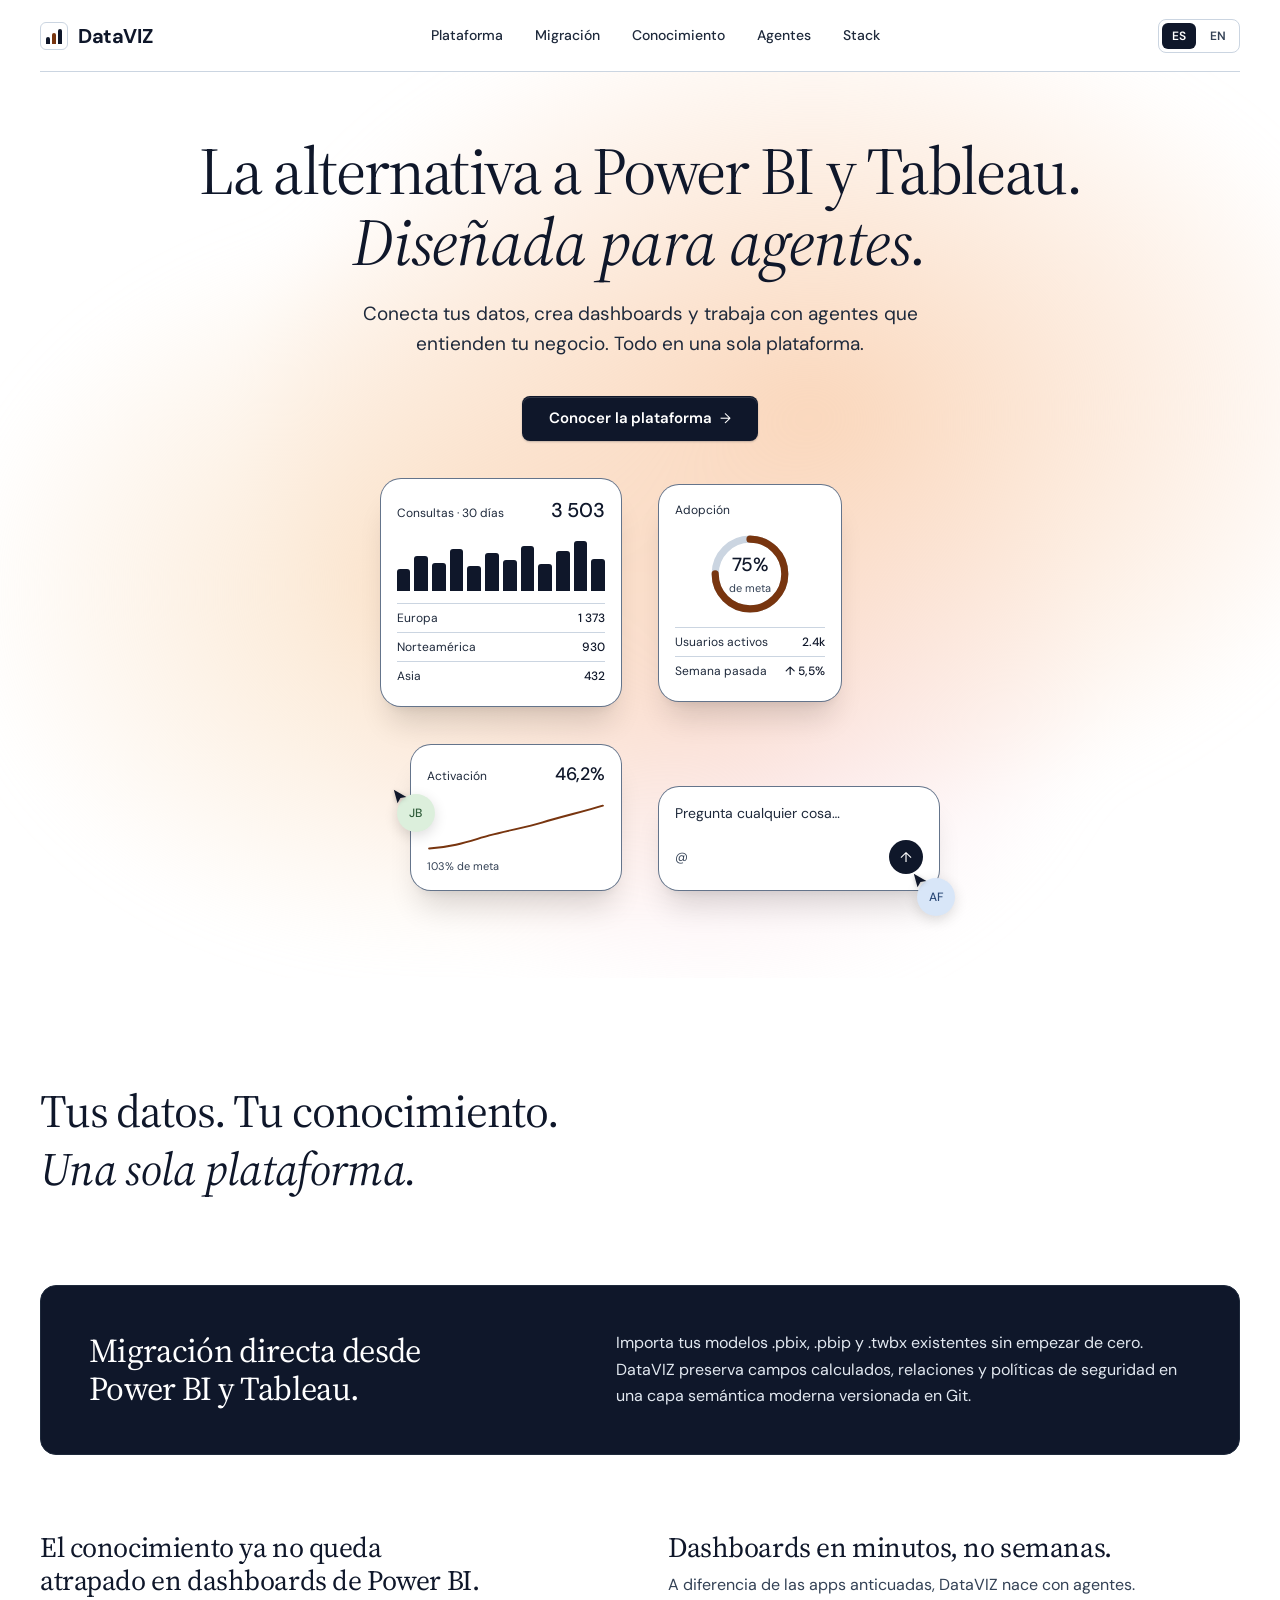
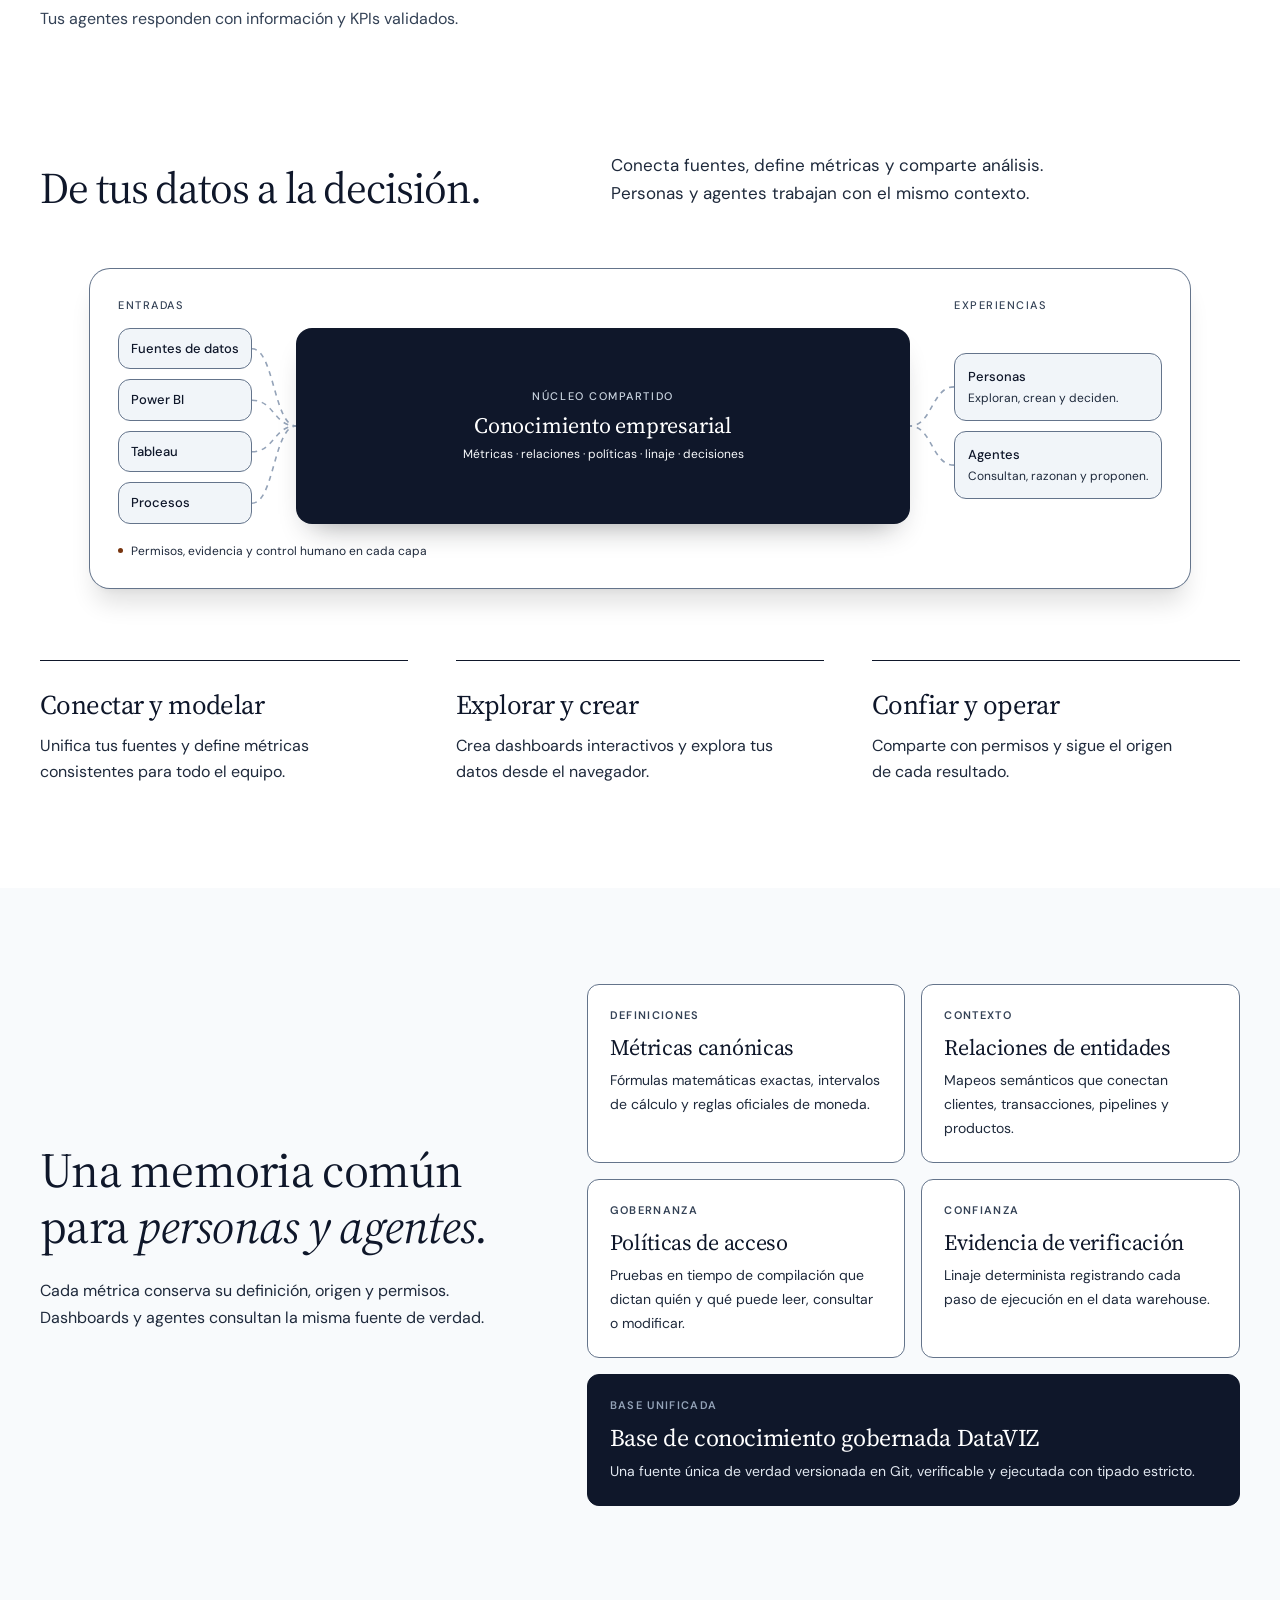
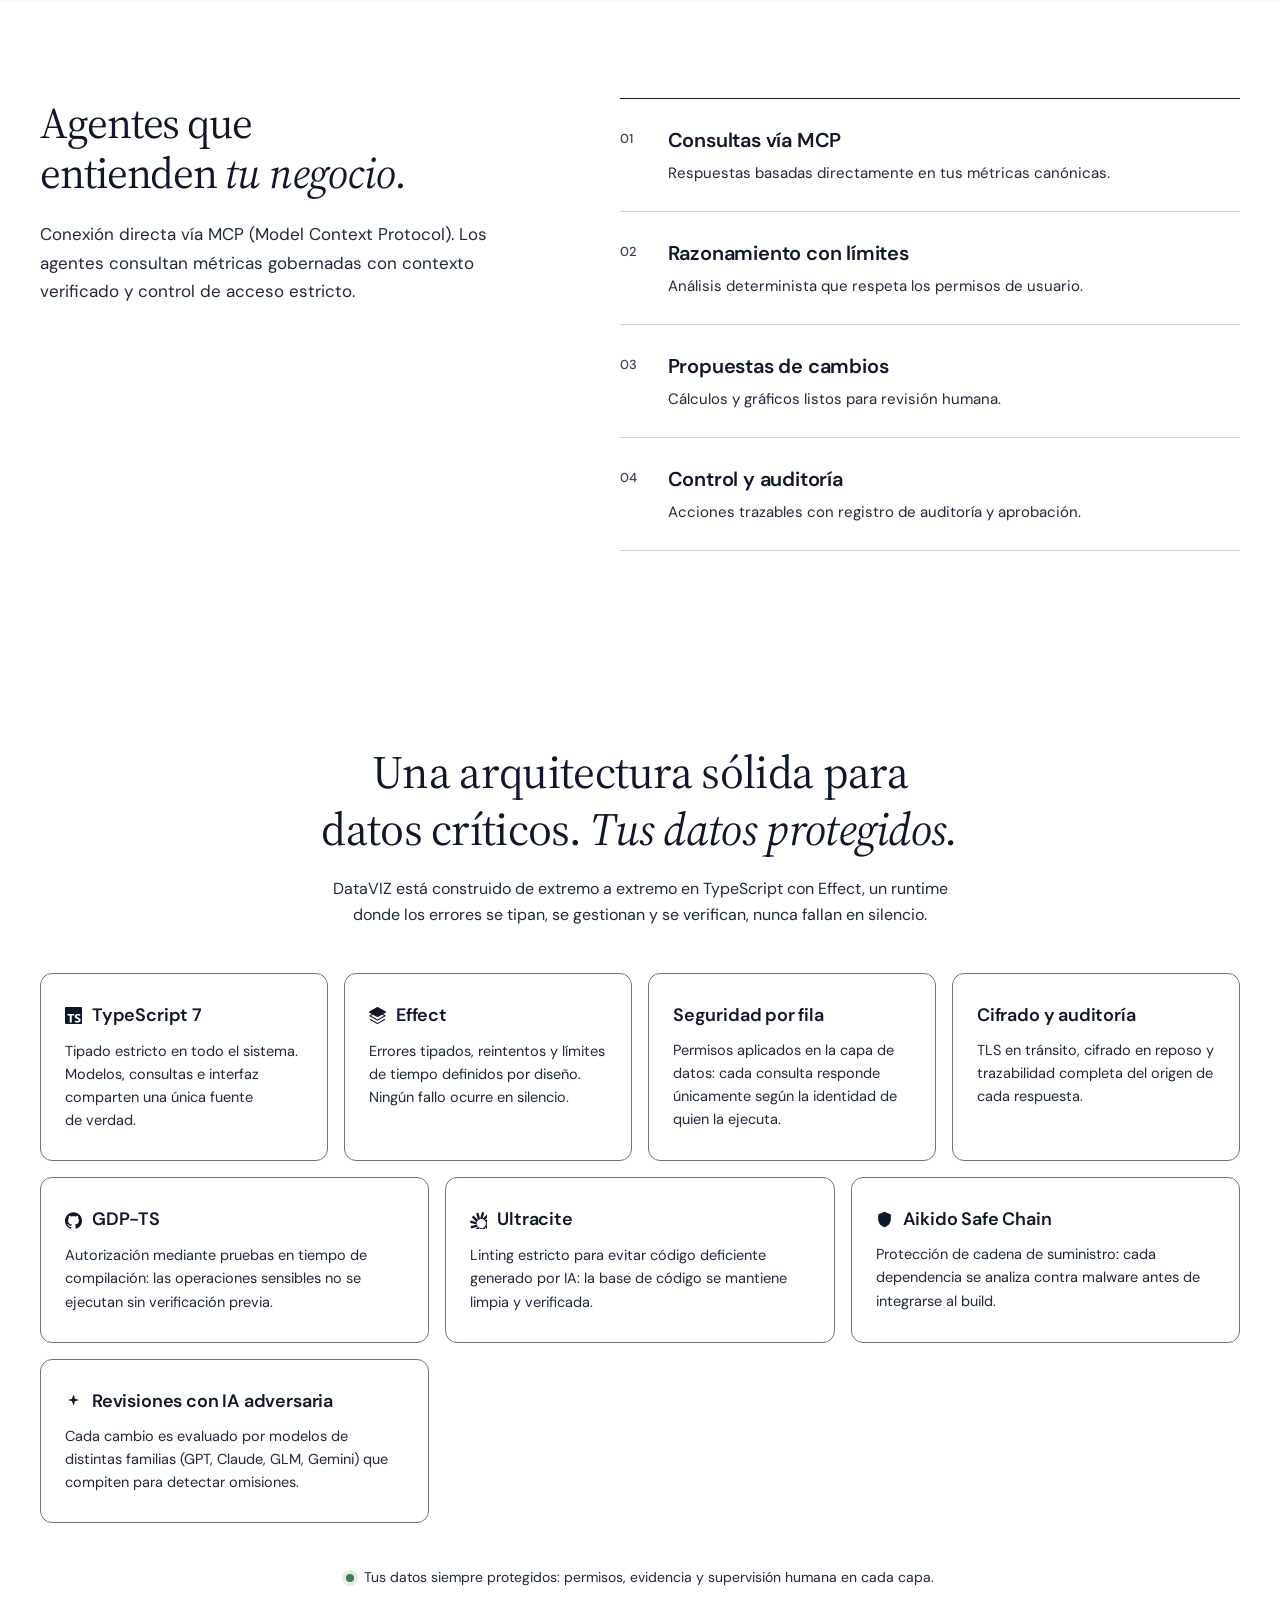
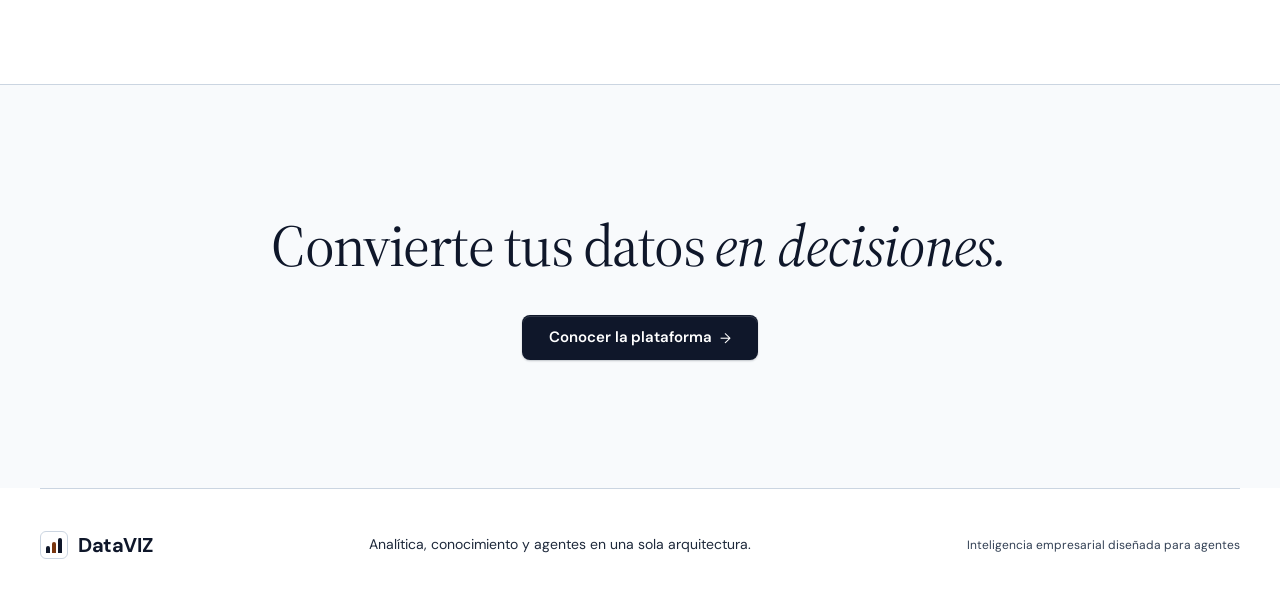
==== commit ea731a18: "feat(demo): link platform calls to action to Clinic X" ====
--- a/es/index.html
+++ b/es/index.html
@@ -38,7 +38,7 @@
         <h1 id="hero-title">La alternativa a Power BI y Tableau. <span class="serif">Diseñada para agentes.</span></h1>
         <p class="lede">Conecta tus datos, crea dashboards y trabaja con agentes que entienden tu negocio. Todo en una sola plataforma.</p>
         <div class="hero-actions">
-          <a class="button" href="#plataforma">Conocer la plataforma <span aria-hidden="true">→</span></a>
+          <a class="button" href="https://dataviz-clinic-demo.matiaschicao-dataviz.workers.dev/?demo=clinic-x">Conocer la plataforma <span aria-hidden="true">→</span></a>
         </div>
       </div>
       <div class="artifact art-table" aria-hidden="true">
@@ -183,7 +183,7 @@
       <p class="stack-note reveal-fade" style="--d:320ms"><span class="safe-dot" aria-hidden="true"></span>Tus datos siempre protegidos: permisos, evidencia y supervisión humana en cada capa.</p>
     </div></section>
 
-    <section class="closing" aria-labelledby="closing-title"><h2 id="closing-title" class="reveal">Convierte tus datos <em class="serif">en decisiones.</em></h2><a class="button reveal-fade" style="--d:160ms" href="#plataforma">Conocer la plataforma <span aria-hidden="true">→</span></a></section>
+    <section class="closing" aria-labelledby="closing-title"><h2 id="closing-title" class="reveal">Convierte tus datos <em class="serif">en decisiones.</em></h2><a class="button reveal-fade" style="--d:160ms" href="https://dataviz-clinic-demo.matiaschicao-dataviz.workers.dev/?demo=clinic-x">Conocer la plataforma <span aria-hidden="true">→</span></a></section>
   </main>
   <footer class="container footer"><a class="brand" href="#inicio"><span class="mark" aria-hidden="true"><i></i><i></i><i></i></span>DataVIZ</a><p>Analítica, conocimiento y agentes en una sola arquitectura.</p><span>Inteligencia empresarial diseñada para agentes</span></footer>
   <script>
--- a/style.css
+++ b/style.css
@@ -49,7 +49,7 @@
 .hero-stage>*:nth-child(4){animation-delay:.45s}
 .hero-stage>*:nth-child(5){animation-delay:.6s}
 
-.artifact{background:#fff;border-radius:20px;padding:16px;box-shadow:0 0 0 1px rgba(4,23,43,.12),0 24px 30px -8px rgba(0,0,0,.14),0 8px 10px -6px rgba(0,0,0,.08);animation:enter .8s var(--ease) both}
+.artifact{background:#fff;border-radius:20px;padding:16px;box-shadow:0 0 0 1px #64748b,0 24px 30px -8px rgba(0,0,0,.14),0 8px 10px -6px rgba(0,0,0,.08);animation:enter .8s var(--ease) both}
 .art-table{grid-area:1/1/2/2;justify-self:end;align-self:start;width:min(240px,100%);animation:enter .8s var(--ease) .55s both,floaty 7s ease-in-out 2.2s infinite}
 .art-ring{grid-area:1/3/3/4;justify-self:start;align-self:center;width:min(182px,100%);text-align:center;animation:enter .8s var(--ease) .65s both,floaty 8s ease-in-out 2.4s infinite}
 .art-line{grid-area:3/1/4/2;justify-self:end;align-self:end;width:min(210px,100%);animation:enter .8s var(--ease) .75s both,floaty 7.5s ease-in-out 2.6s infinite}
@@ -102,13 +102,13 @@
 .art-ask .bubble{right:-16px;bottom:-26px}
 
 .system-wrap{max-width:1100px;margin:52px auto 60px}
-.system{position:relative;padding:22px;background:#fff;border-radius:20px;box-shadow:0 0 0 1px #7c8ba1,0 20px 25px -5px rgba(0,0,0,.12),0 8px 10px -6px rgba(0,0,0,.06);animation:enter .9s .15s var(--ease) both}
+.system{position:relative;padding:22px;background:#fff;border-radius:20px;box-shadow:0 0 0 1px #64748b,0 20px 25px -5px rgba(0,0,0,.12),0 8px 10px -6px rgba(0,0,0,.06);animation:enter .9s .15s var(--ease) both}
 .pipeline{position:relative;display:grid;grid-template-columns:auto 44px 1fr 44px auto;grid-template-rows:auto 1fr auto;row-gap:14px}
 .p-lbl{font-size:11px;font-weight:500;letter-spacing:.14em;text-transform:uppercase;color:var(--ash)}
 .lbl-in{grid-area:1/1}
 .lbl-out{grid-area:1/5}
 .p-inputs{grid-area:2/1;display:flex;flex-direction:column;justify-content:center;gap:10px;align-self:stretch}
-.node{position:relative;padding:10px 12px;background:var(--mist);border:1px solid #7c8ba1;border-radius:12px;color:var(--ink);font-size:13px;font-weight:500;white-space:nowrap;animation:enter .7s var(--ease) both}
+.node{position:relative;padding:10px 12px;background:var(--mist);border:1px solid #64748b;border-radius:12px;color:var(--ink);font-size:13px;font-weight:500;white-space:nowrap;animation:enter .7s var(--ease) both}
 .node:nth-child(1){animation-delay:.5s}
 .node:nth-child(2){animation-delay:.58s}
 .node:nth-child(3){animation-delay:.66s}
@@ -123,7 +123,7 @@
 .p-core strong{display:block;margin:8px 0;font-family:var(--serif);font-size:22px;font-weight:400;letter-spacing:-.01em;line-height:1.12}
 .p-core p{margin:0;color:#f8fafc;font-size:12px;line-height:1.55}
 .p-outputs{grid-area:2/5;display:flex;flex-direction:column;justify-content:center;gap:10px;align-self:stretch}
-.o-card{padding:13px;background:var(--mist);border:1px solid #7c8ba1;border-radius:12px;animation:enter .7s var(--ease) both}
+.o-card{padding:13px;background:var(--mist);border:1px solid #64748b;border-radius:12px;animation:enter .7s var(--ease) both}
 .o-card:nth-child(1){animation-delay:.85s}
 .o-card:nth-child(2){animation-delay:.95s}
 .o-card strong{display:block;font-size:13px;font-weight:500;color:var(--ink)}
@@ -149,7 +149,7 @@
 .knowledge-inner h2 em{color:var(--ink)}
 .knowledge-inner p{max-width:500px;color:var(--slate);font-size:16px;line-height:1.7}
 .knowledge-map{display:grid;grid-template-columns:1fr 1fr;gap:16px}
-.map-cell{padding:20px;background:#fff;border:1px solid #7c8ba1;border-radius:10px}
+.map-cell{padding:20px;background:#fff;border:1px solid #64748b;border-radius:10px}
 .map-cell-tag{font-size:11px;font-family:ui-monospace,SFMono-Regular,Menlo,Monaco,Consolas,monospace;font-weight:600;color:var(--ash);text-transform:uppercase;letter-spacing:.08em;margin-bottom:8px}
 .map-cell strong{display:block;font-size:17px;font-weight:600;color:var(--ink);margin-bottom:6px}
 .map-cell span{font-size:13.5px;color:var(--slate);line-height:1.5}
@@ -182,7 +182,7 @@
 .stack-head h2 em{color:var(--ink)}
 .stack-head p{max-width:640px;margin:0 auto;color:var(--slate);font-size:16px;line-height:1.65}
 .stack-grid{display:grid;grid-template-columns:repeat(4,1fr);gap:16px}
-.stack-card{padding:26px 22px;background:#fff;border:1px solid var(--line);border-radius:16px;box-shadow:0 10px 20px -12px rgba(0,0,0,.08)}
+.stack-card{padding:26px 22px;background:#fff;border:1px solid #64748b;border-radius:16px;box-shadow:0 10px 20px -12px rgba(0,0,0,.08)}
 .stack-card h3{margin:0 0 8px;font-size:17px;font-weight:500;letter-spacing:-.01em}
 .stack-card p{margin:0;color:var(--slate);font-size:13.5px;line-height:1.6}
 .stack-note{display:flex;align-items:center;justify-content:center;gap:10px;margin:38px auto 0;color:var(--slate);font-size:14px;text-align:center;flex-wrap:wrap}
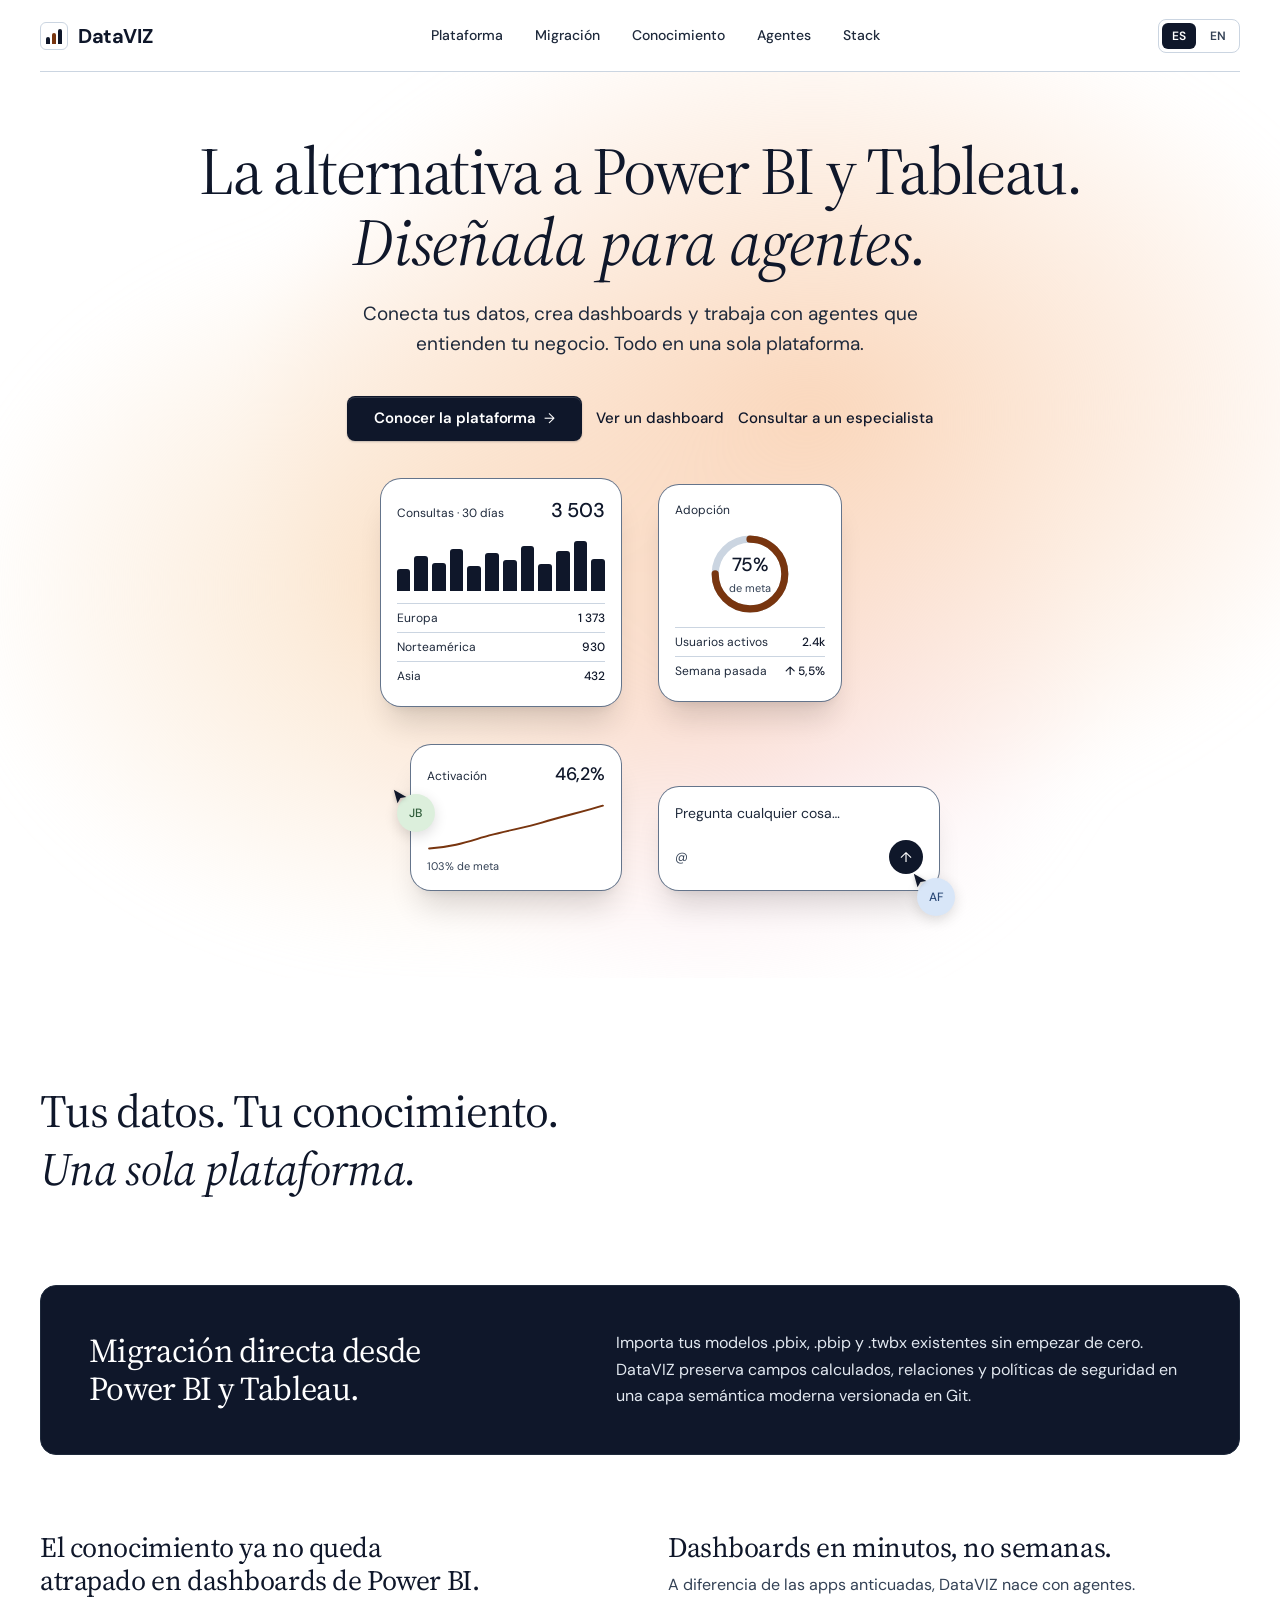
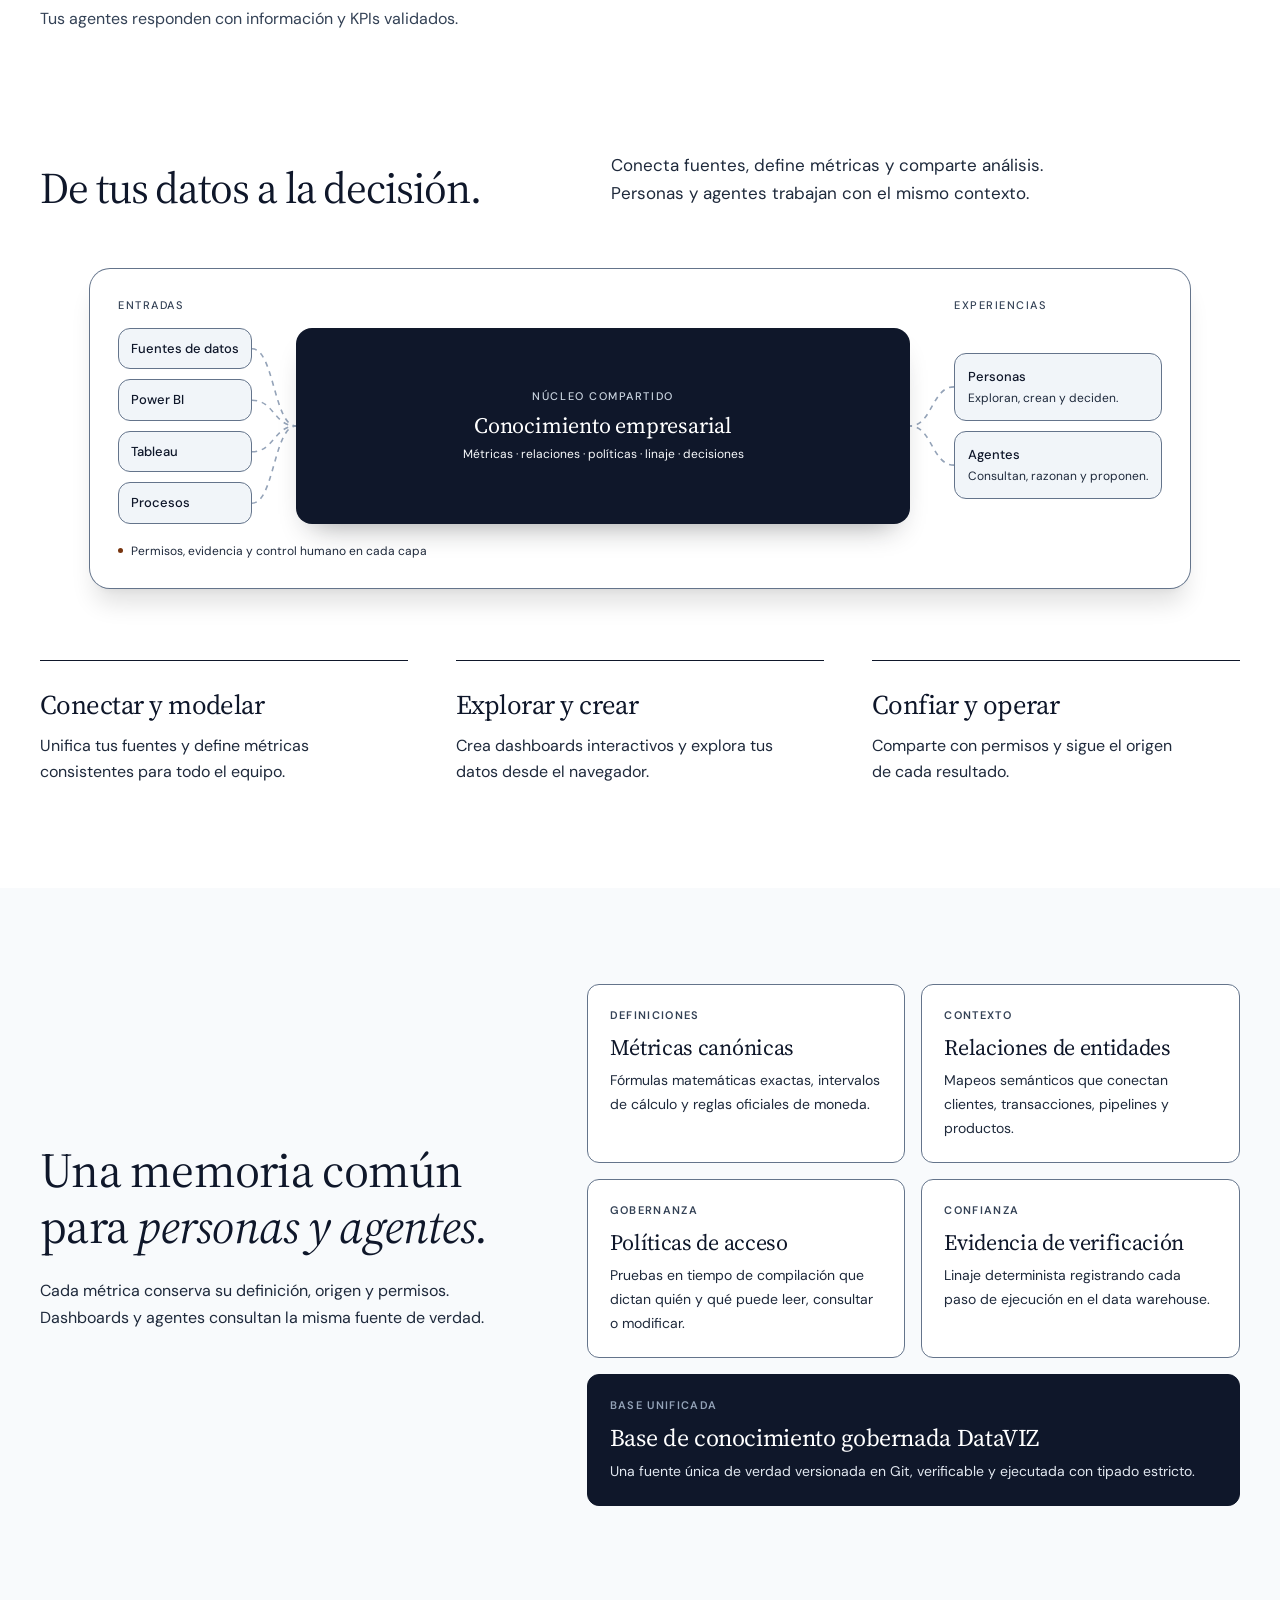
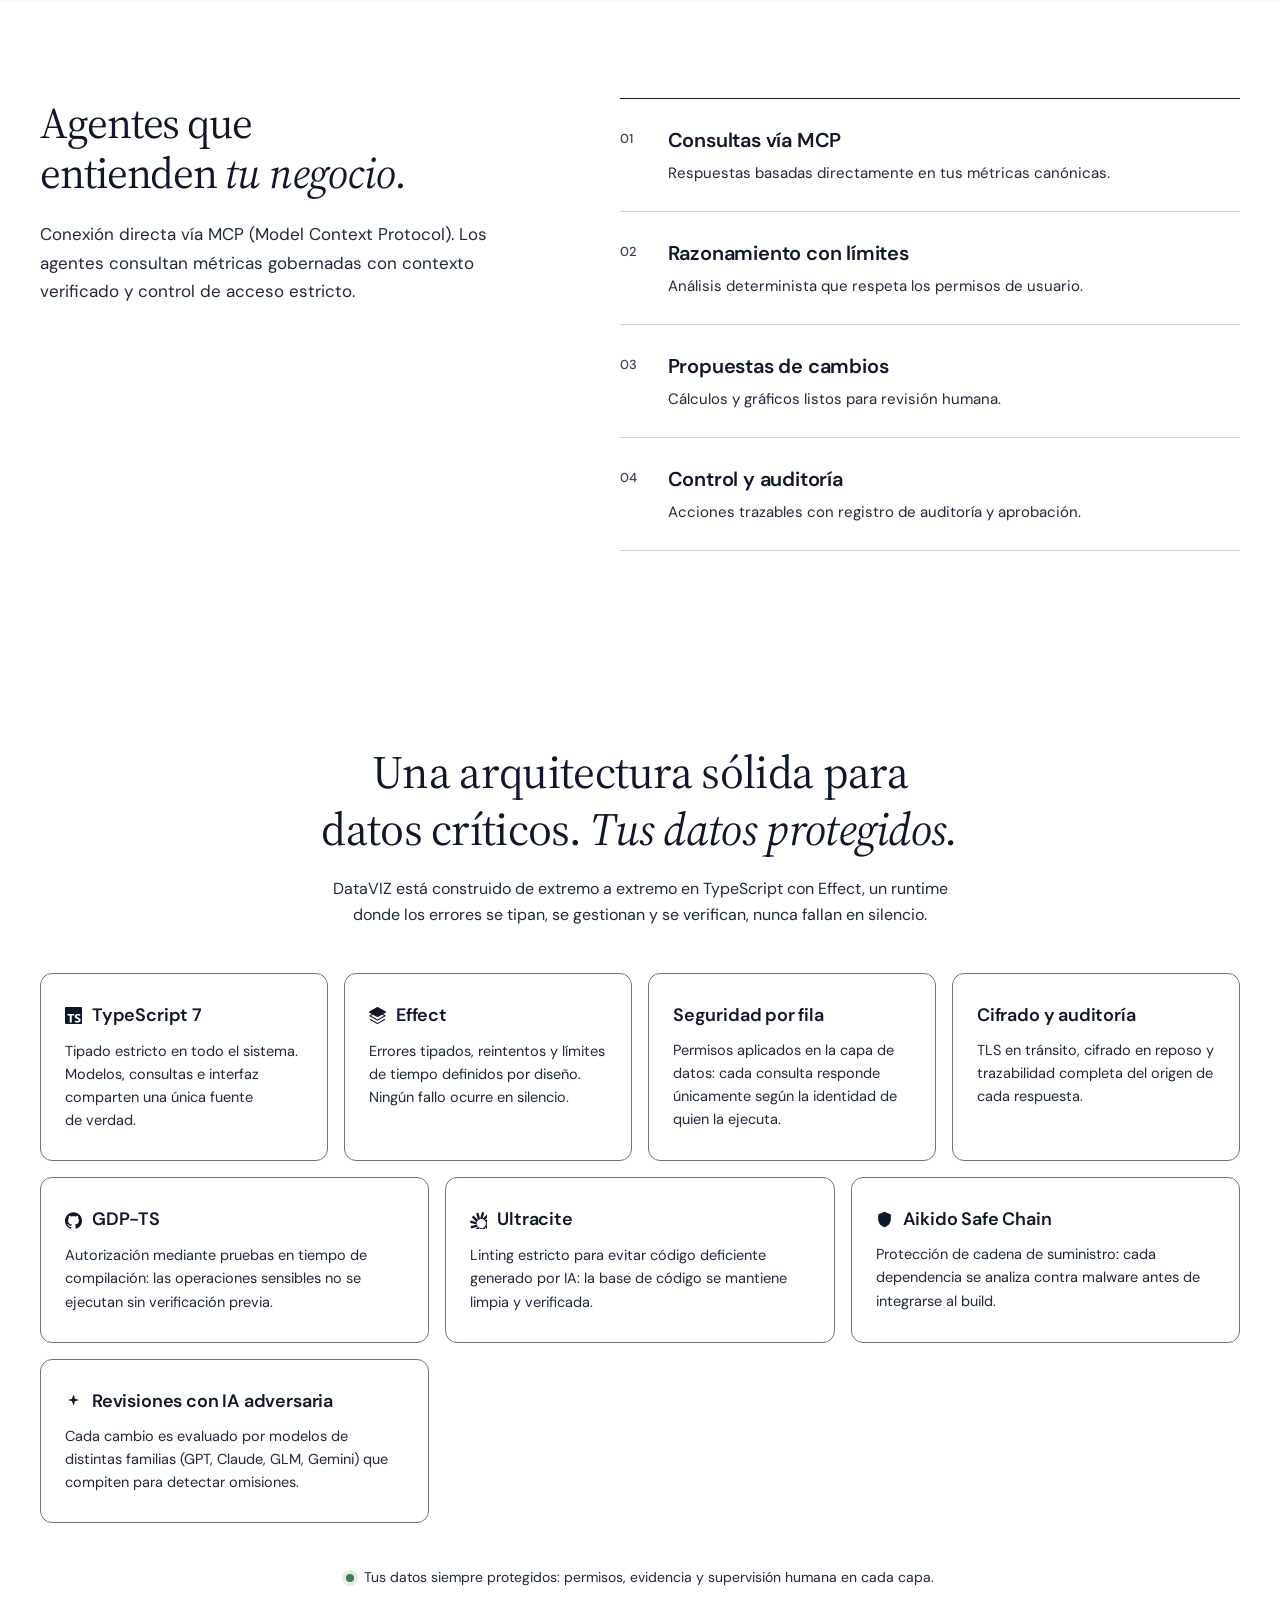
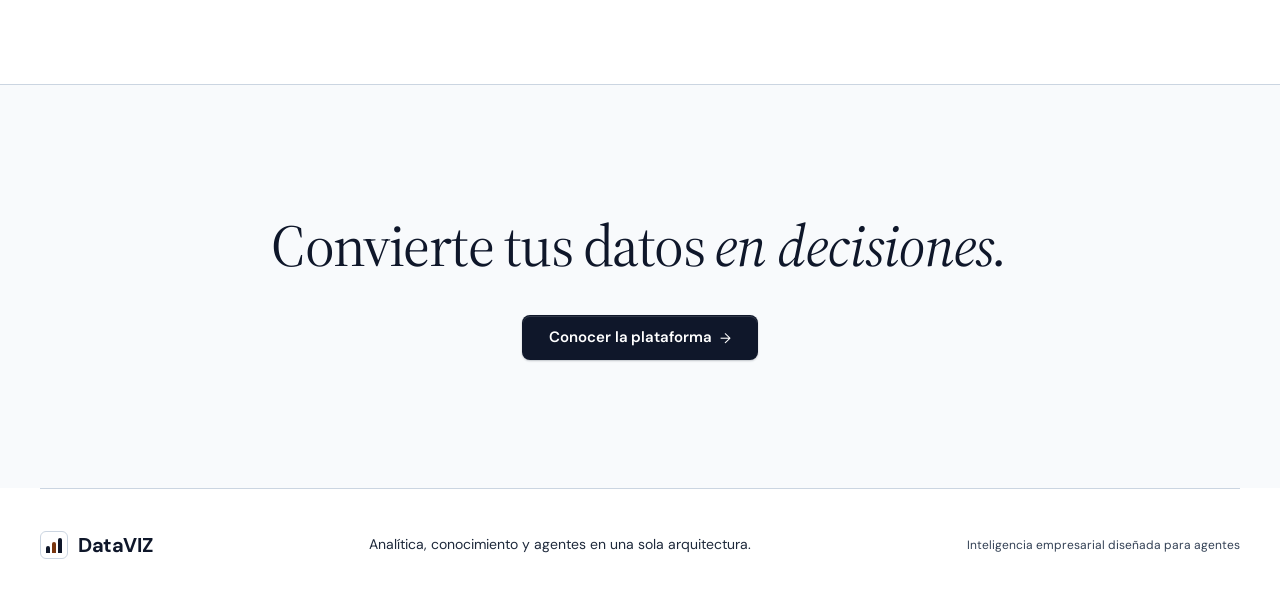
==== commit 37516468: "feat(demo): expose studio viewer and specialist demos" ====
--- a/es/index.html
+++ b/es/index.html
@@ -38,7 +38,9 @@
         <h1 id="hero-title">La alternativa a Power BI y Tableau. <span class="serif">Diseñada para agentes.</span></h1>
         <p class="lede">Conecta tus datos, crea dashboards y trabaja con agentes que entienden tu negocio. Todo en una sola plataforma.</p>
         <div class="hero-actions">
-          <a class="button" href="https://dataviz-clinic-demo.matiaschicao-dataviz.workers.dev/?demo=clinic-x">Conocer la plataforma <span aria-hidden="true">→</span></a>
+          <a class="button" href="https://demo.matiaschicao.cl/studio">Conocer la plataforma <span aria-hidden="true">→</span></a>
+          <a class="text-link" href="https://demo.matiaschicao.cl/dashboard">Ver un dashboard</a>
+          <a class="text-link" href="https://demo.matiaschicao.cl/agents">Consultar a un especialista</a>
         </div>
       </div>
       <div class="artifact art-table" aria-hidden="true">
@@ -183,7 +185,7 @@
       <p class="stack-note reveal-fade" style="--d:320ms"><span class="safe-dot" aria-hidden="true"></span>Tus datos siempre protegidos: permisos, evidencia y supervisión humana en cada capa.</p>
     </div></section>
 
-    <section class="closing" aria-labelledby="closing-title"><h2 id="closing-title" class="reveal">Convierte tus datos <em class="serif">en decisiones.</em></h2><a class="button reveal-fade" style="--d:160ms" href="https://dataviz-clinic-demo.matiaschicao-dataviz.workers.dev/?demo=clinic-x">Conocer la plataforma <span aria-hidden="true">→</span></a></section>
+    <section class="closing" aria-labelledby="closing-title"><h2 id="closing-title" class="reveal">Convierte tus datos <em class="serif">en decisiones.</em></h2><a class="button reveal-fade" style="--d:160ms" href="https://demo.matiaschicao.cl/studio">Conocer la plataforma <span aria-hidden="true">→</span></a></section>
   </main>
   <footer class="container footer"><a class="brand" href="#inicio"><span class="mark" aria-hidden="true"><i></i><i></i><i></i></span>DataVIZ</a><p>Analítica, conocimiento y agentes en una sola arquitectura.</p><span>Inteligencia empresarial diseñada para agentes</span></footer>
   <script>
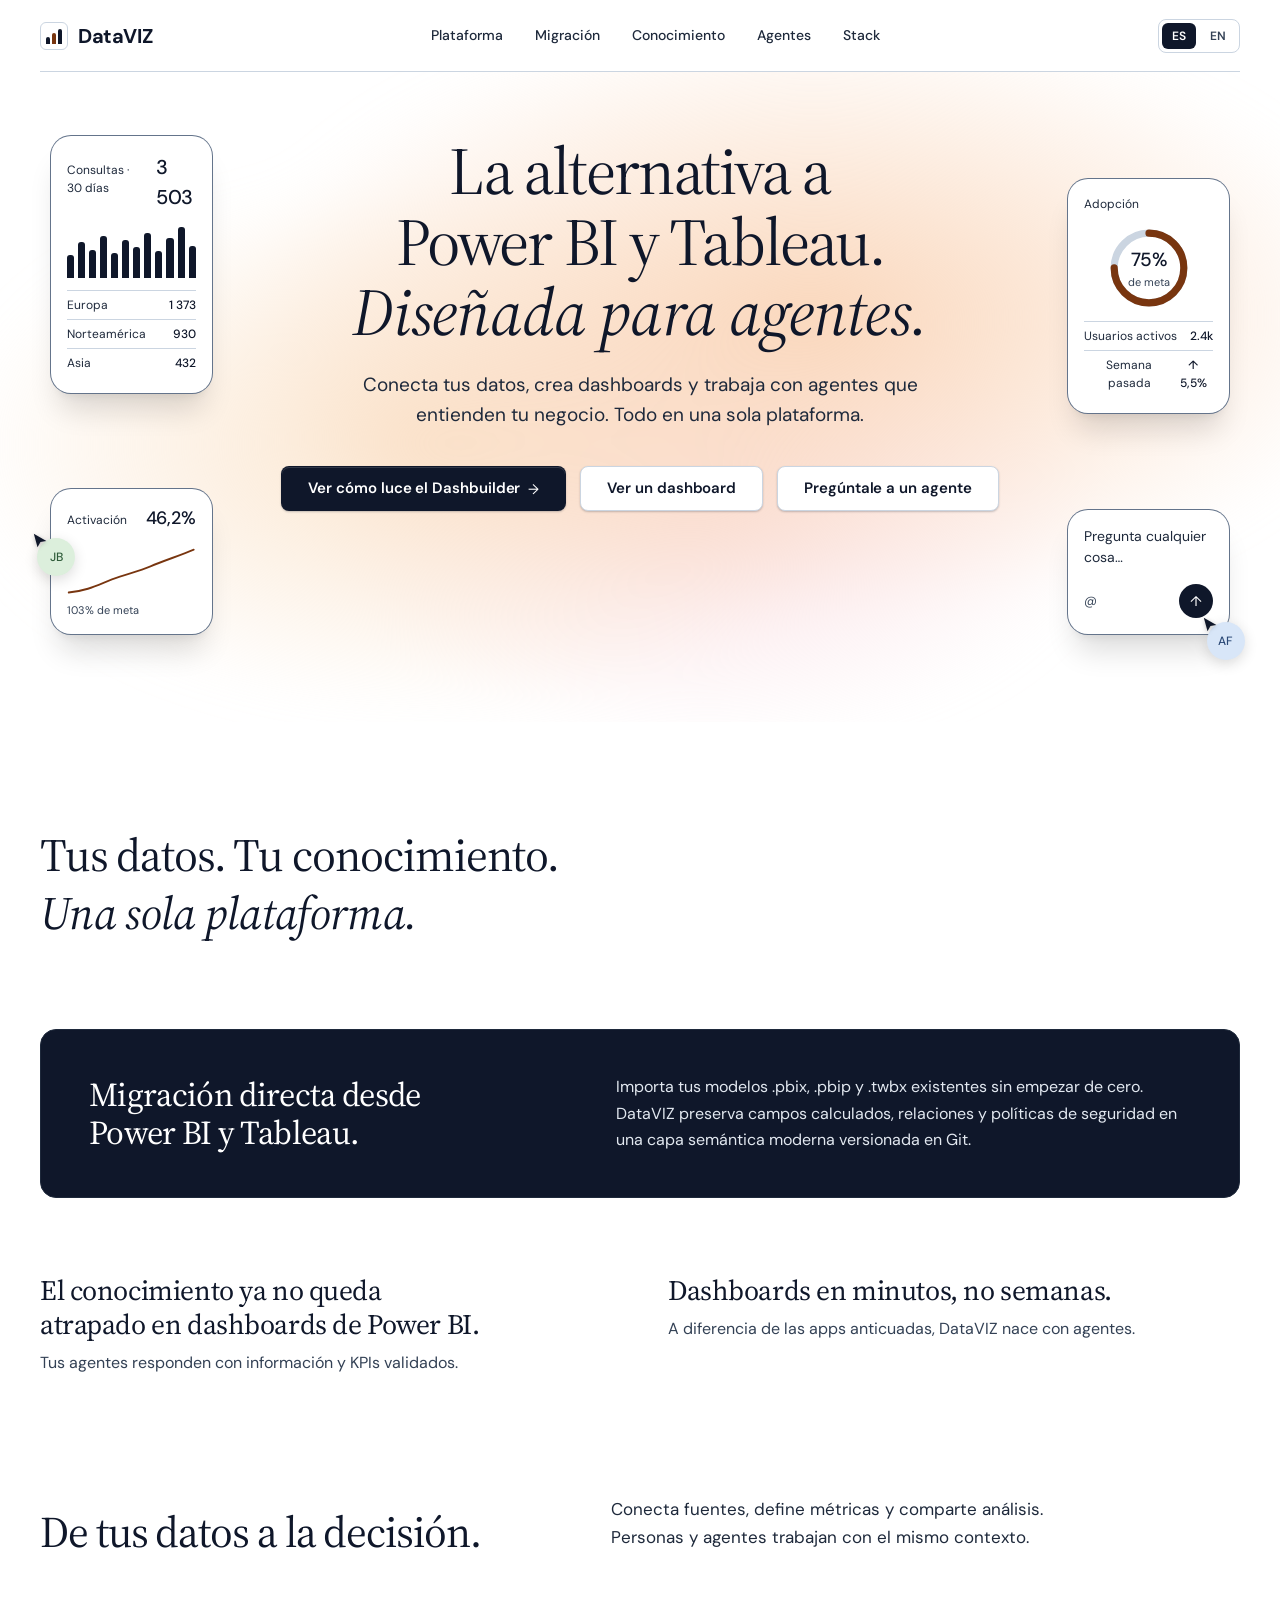
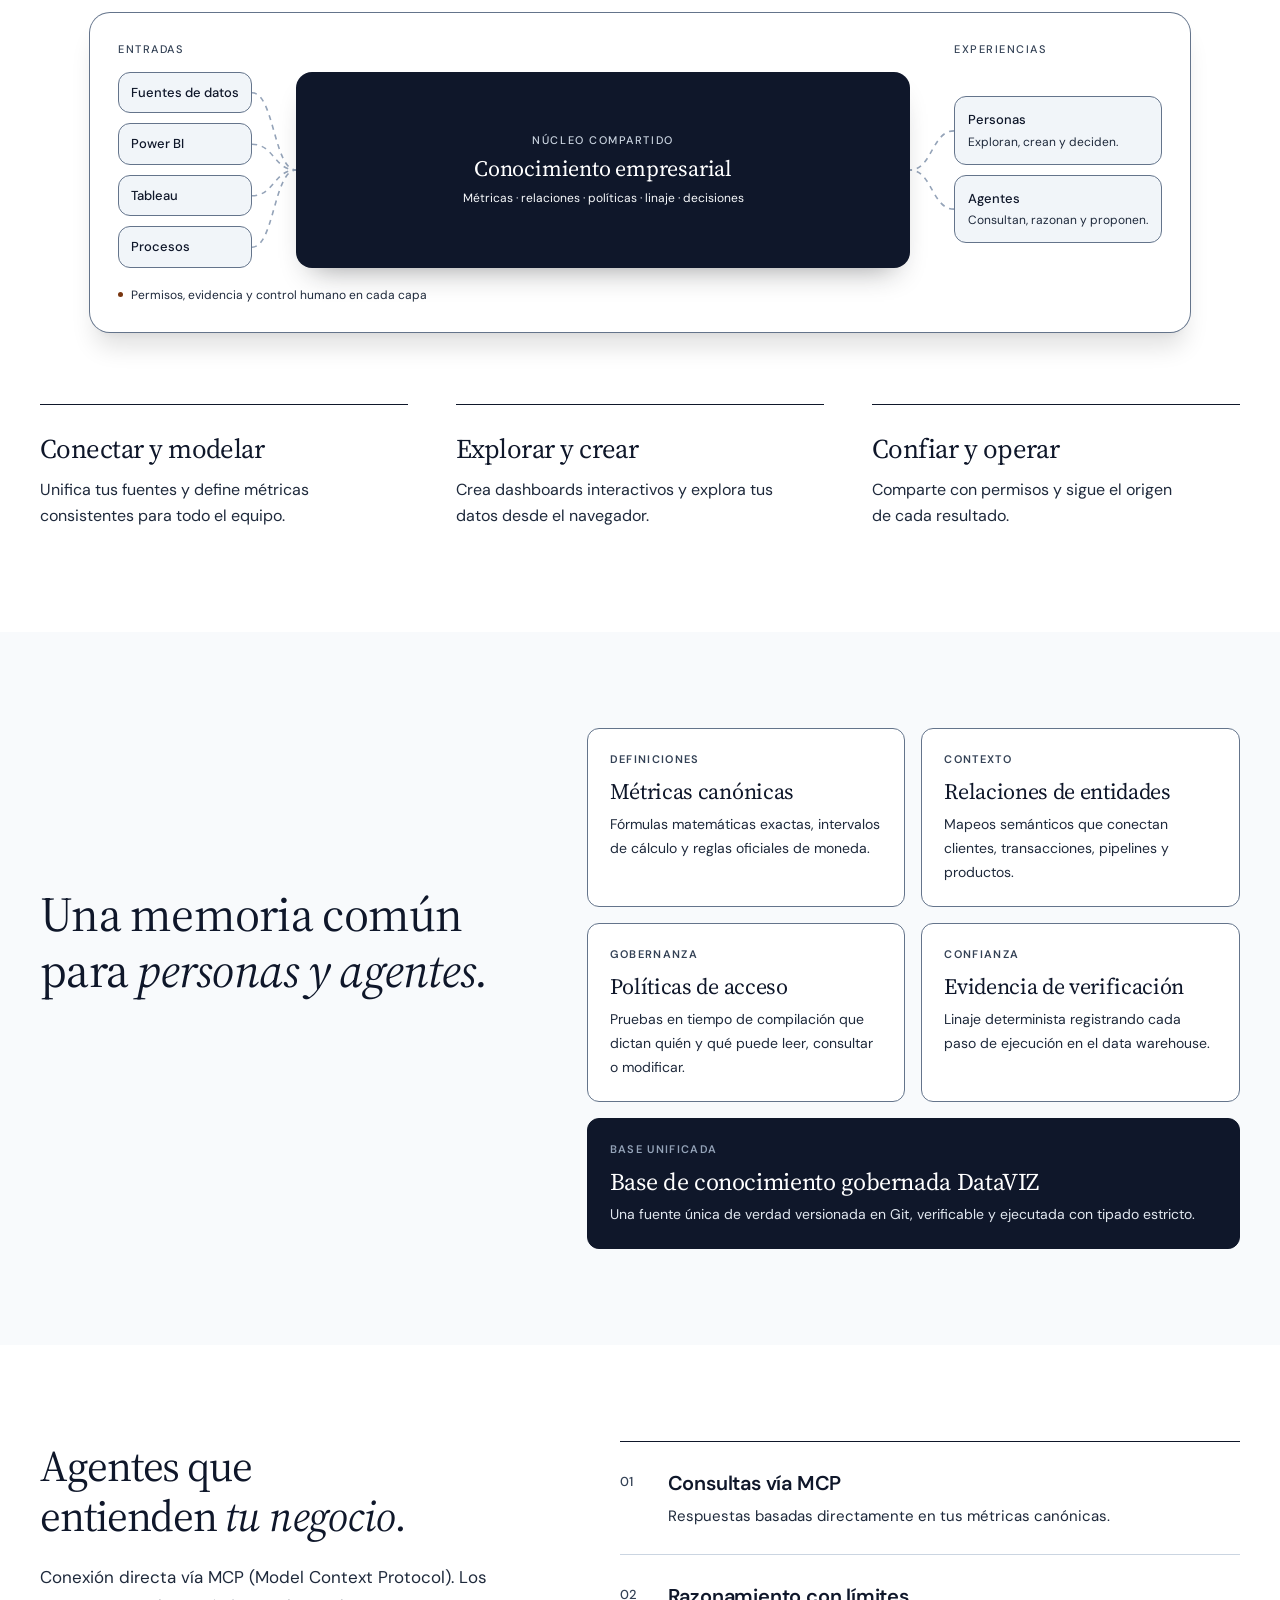
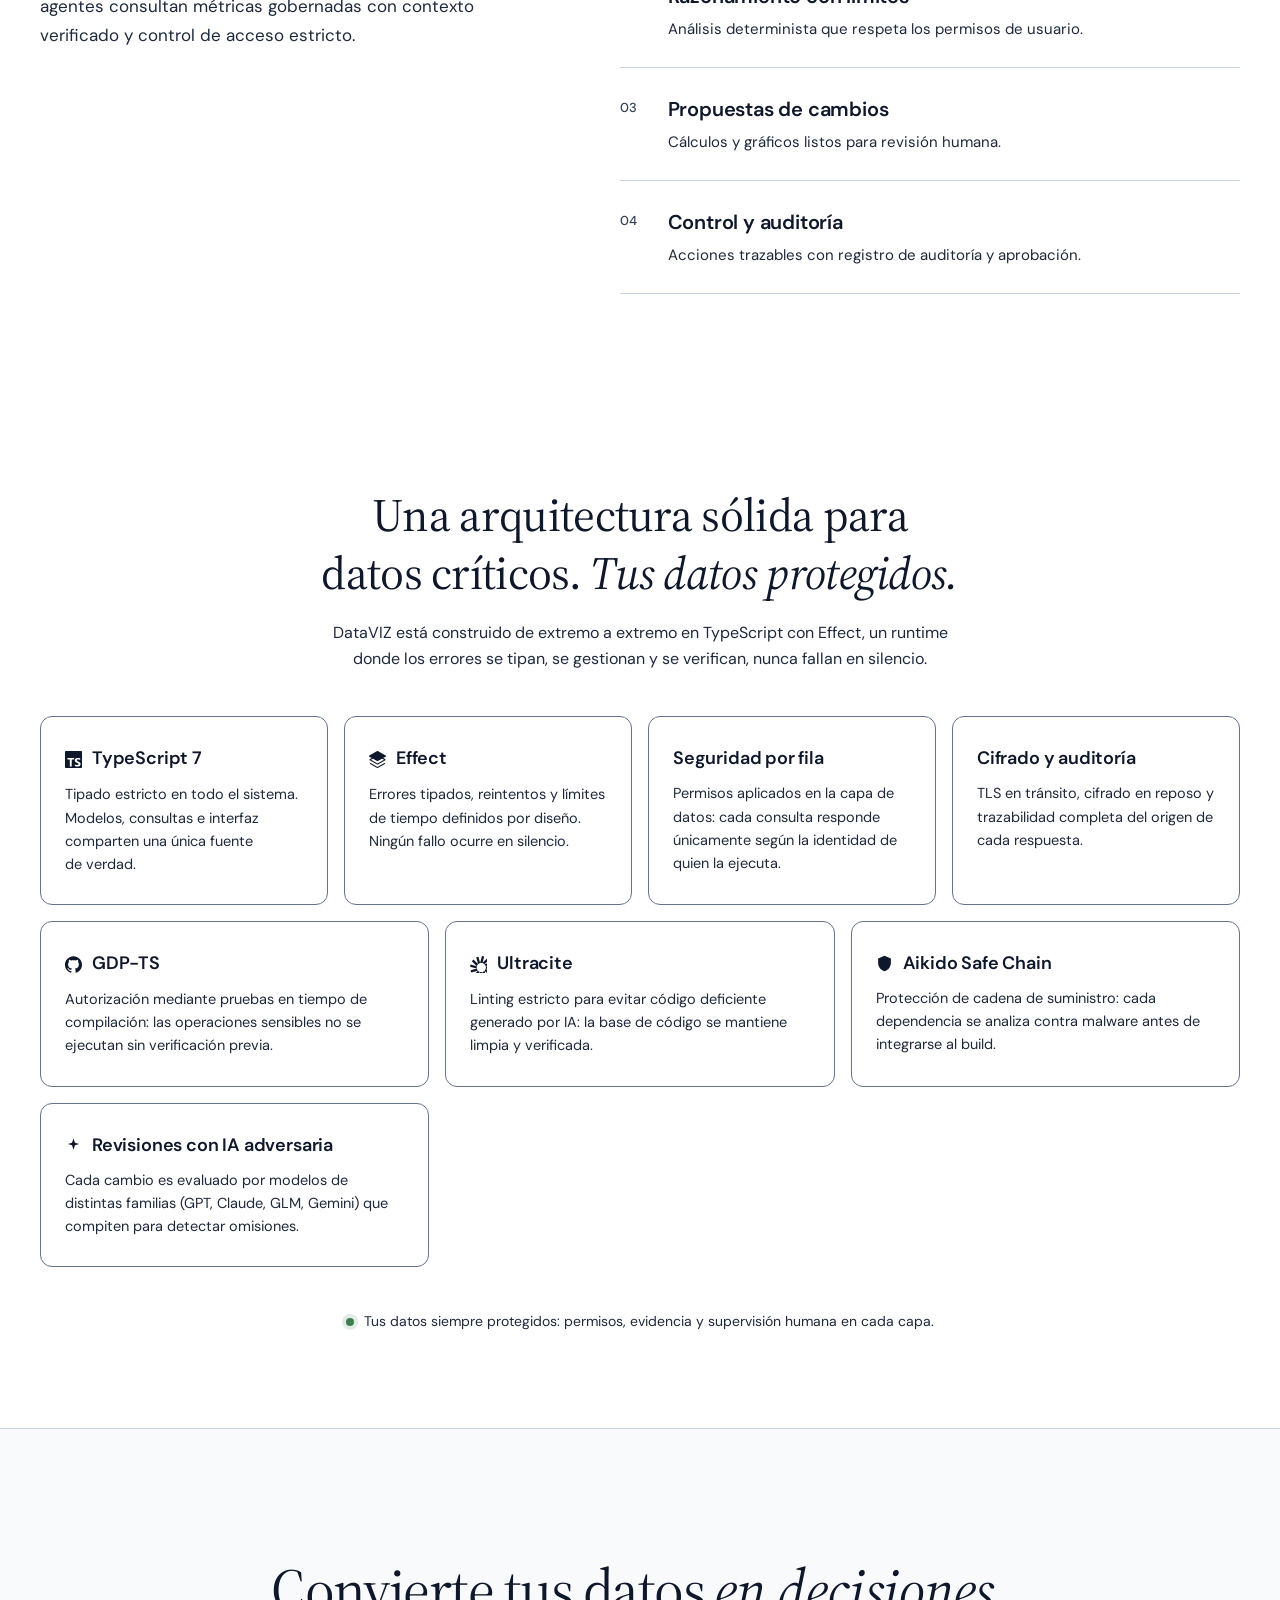
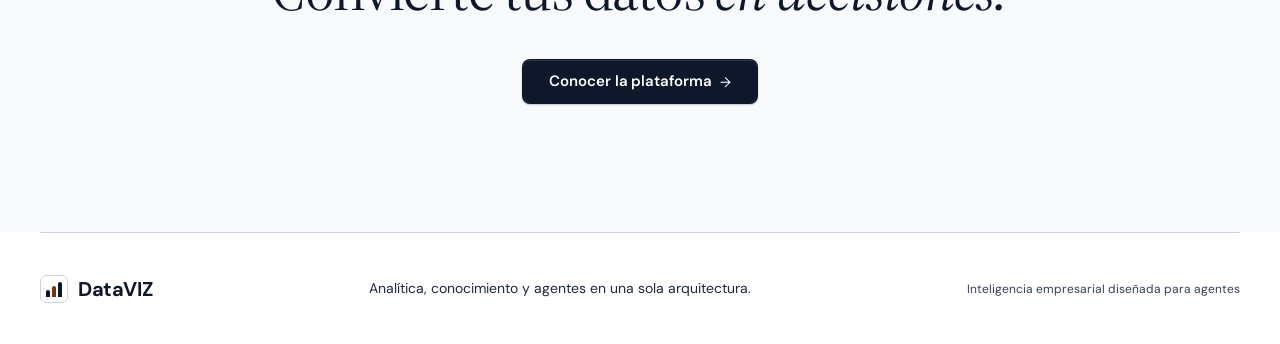
==== commit 52a82965: "Update hero CTA buttons and fix desktop responsive widget layout" ====
--- a/es/index.html
+++ b/es/index.html
@@ -38,9 +38,9 @@
         <h1 id="hero-title">La alternativa a Power BI y Tableau. <span class="serif">Diseñada para agentes.</span></h1>
         <p class="lede">Conecta tus datos, crea dashboards y trabaja con agentes que entienden tu negocio. Todo en una sola plataforma.</p>
         <div class="hero-actions">
-          <a class="button" href="https://demo.matiaschicao.cl/studio">Conocer la plataforma <span aria-hidden="true">→</span></a>
-          <a class="text-link" href="https://demo.matiaschicao.cl/dashboard">Ver un dashboard</a>
-          <a class="text-link" href="https://demo.matiaschicao.cl/agents">Consultar a un especialista</a>
+          <a class="button" href="https://demo.matiaschicao.cl/studio">Ver cómo luce el Dashbuilder <span aria-hidden="true">→</span></a>
+          <a class="button button-ghost" href="https://demo.matiaschicao.cl/dashboard">Ver un dashboard</a>
+          <a class="button button-ghost" href="https://demo.matiaschicao.cl/agents">Pregúntale a un agente</a>
         </div>
       </div>
       <div class="artifact art-table" aria-hidden="true">
--- a/style.css
+++ b/style.css
@@ -38,7 +38,7 @@
 .button:hover{background:#1e293b;transform:translateY(-1px)}
 .button:active{transform:translateY(0)}
 .button span{font-size:14px;font-weight:400}
-.button-ghost,.button-secondary{background:#fff;color:var(--ink);border:1px solid var(--line);border-radius:8px}
+.button-ghost,.button-secondary{display:inline-flex;align-items:center;justify-content:center;gap:8px;padding:12px 20px;background:#fff;color:var(--ink);border:1px solid var(--line);border-radius:8px;font-size:14px;font-weight:600;line-height:1;text-decoration:none;box-shadow:0 1px 2px rgba(0,0,0,.05);transition:transform .2s var(--ease),background .2s,border-color .2s} .button-ghost:hover,.button-secondary:hover{background:var(--mist);border-color:#94a3b8;transform:translateY(-1px);text-decoration:none}
 .button-ghost:hover,.button-secondary:hover{background:var(--mist);border-color:var(--slate);transform:translateY(-1px)}
 .text-link{padding-block:6px;color:var(--ink);font-size:15px;font-weight:500}
 .text-link:hover{text-decoration:underline;text-underline-offset:5px}
@@ -226,7 +226,7 @@
 .art-line{justify-self:start;width:250px;margin-left:9vw}
 .art-ask{justify-self:end;width:330px;margin-right:9vw}
 }
-@media(min-width:641px) and (max-width:1439px){
+@media(min-width:641px) and (max-width:960px){
 .hero{grid-template-columns:repeat(2,minmax(0,1fr));grid-template-rows:auto auto auto;row-gap:clamp(20px,3vw,48px);min-height:0}
 .hero-stage{grid-area:1/1/2/3}
 .art-table{grid-area:2/1/3/2}
